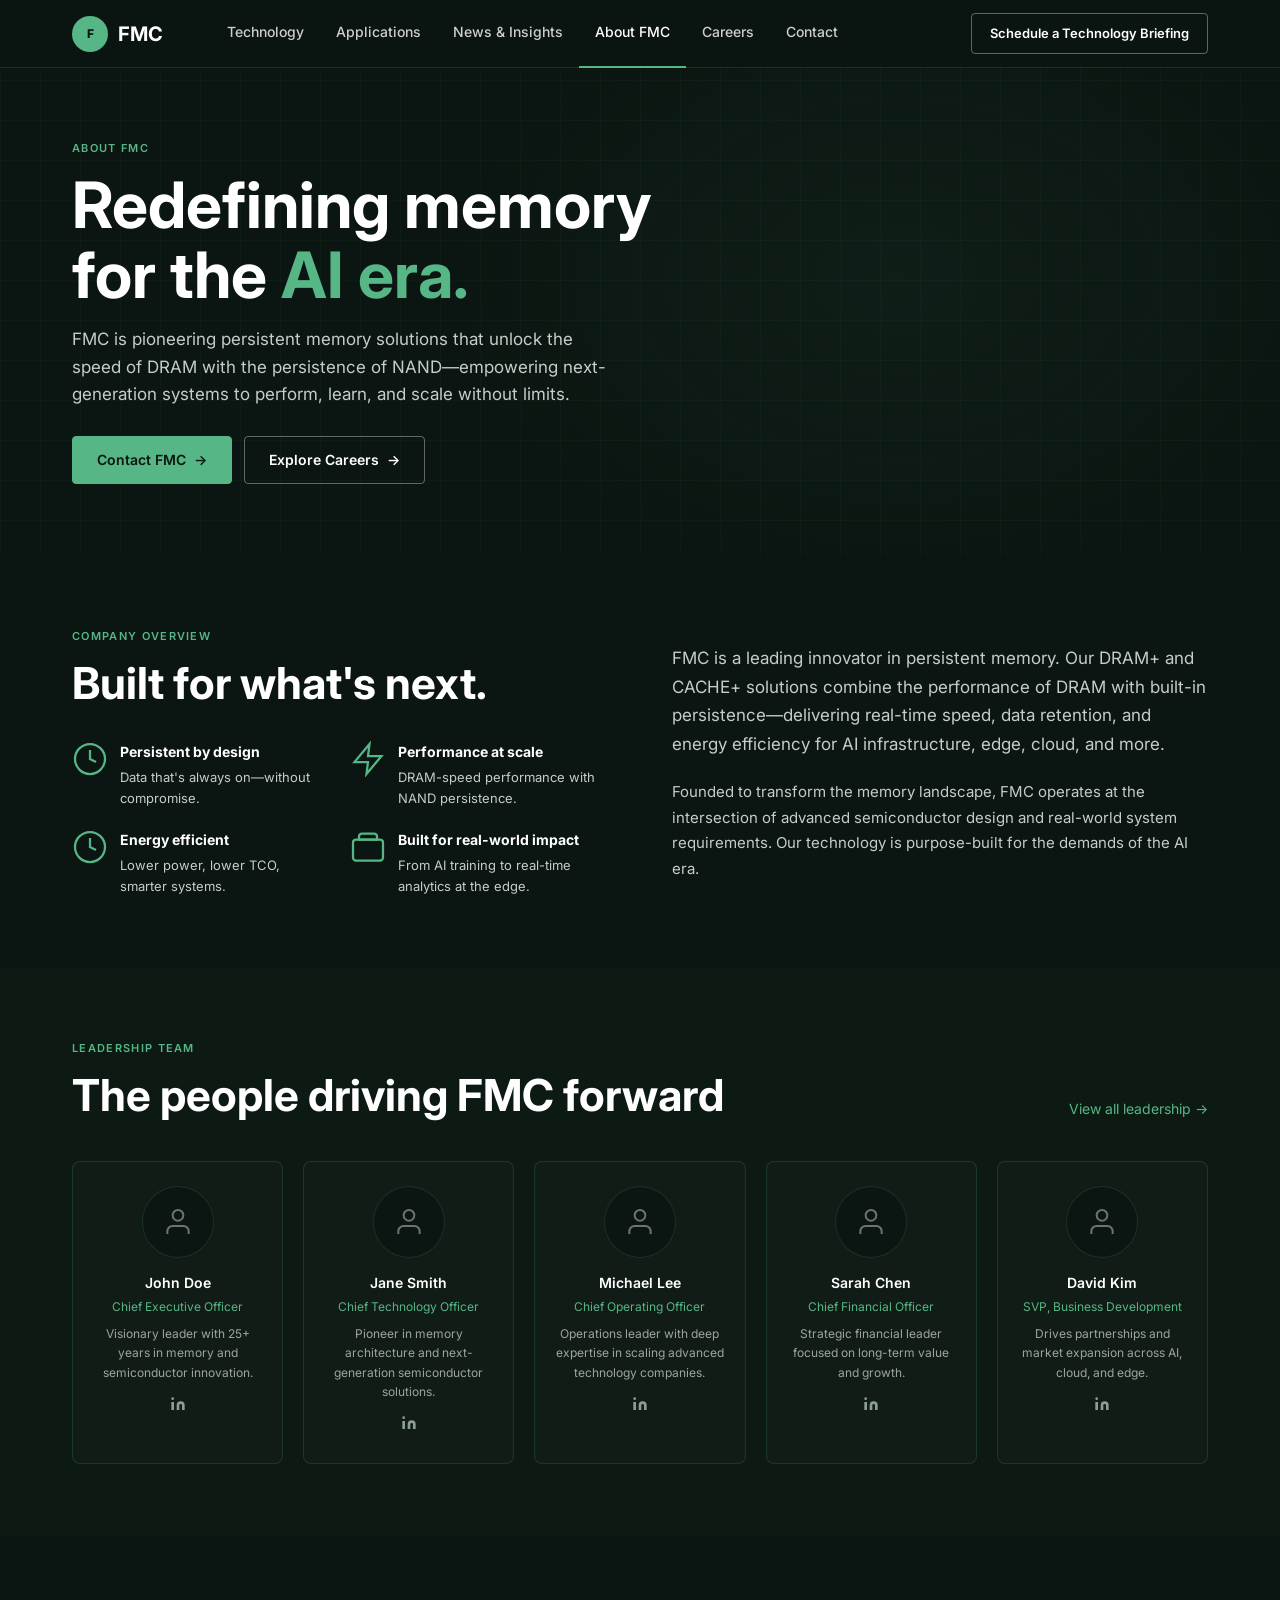
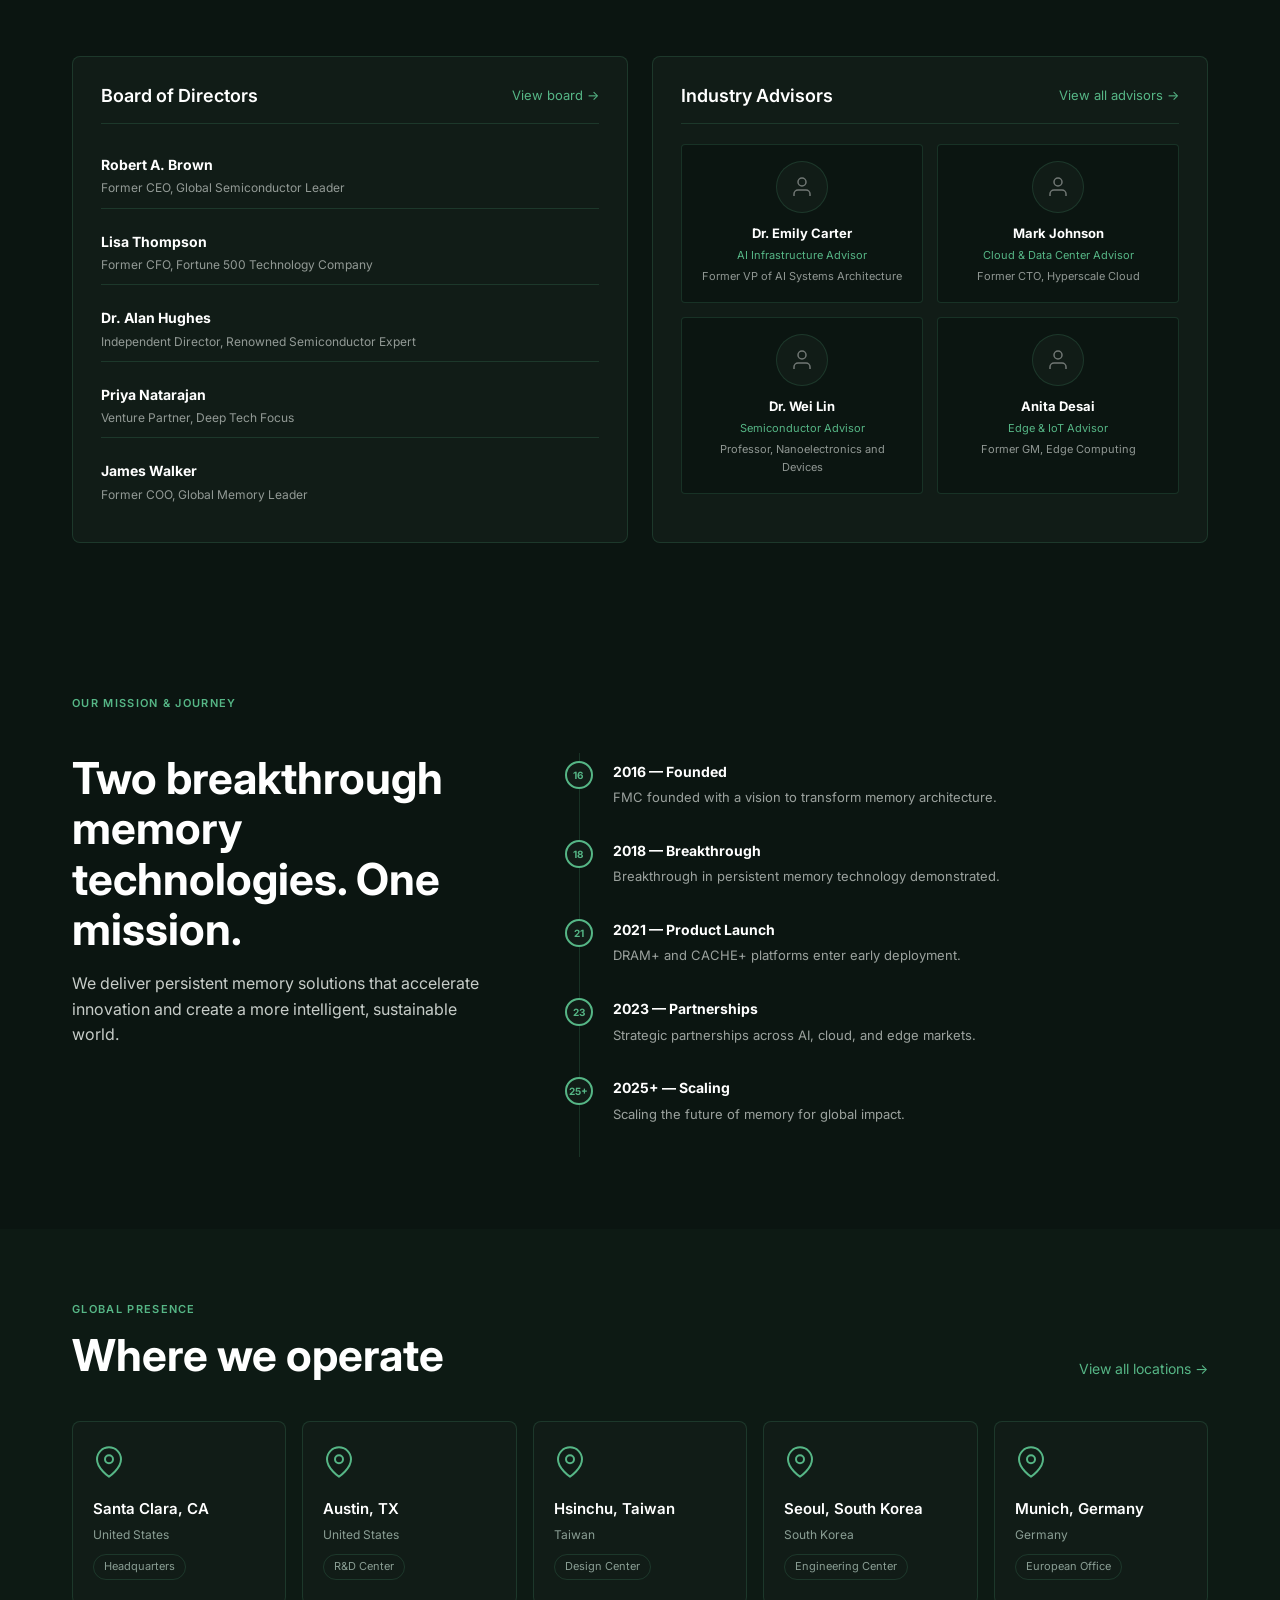
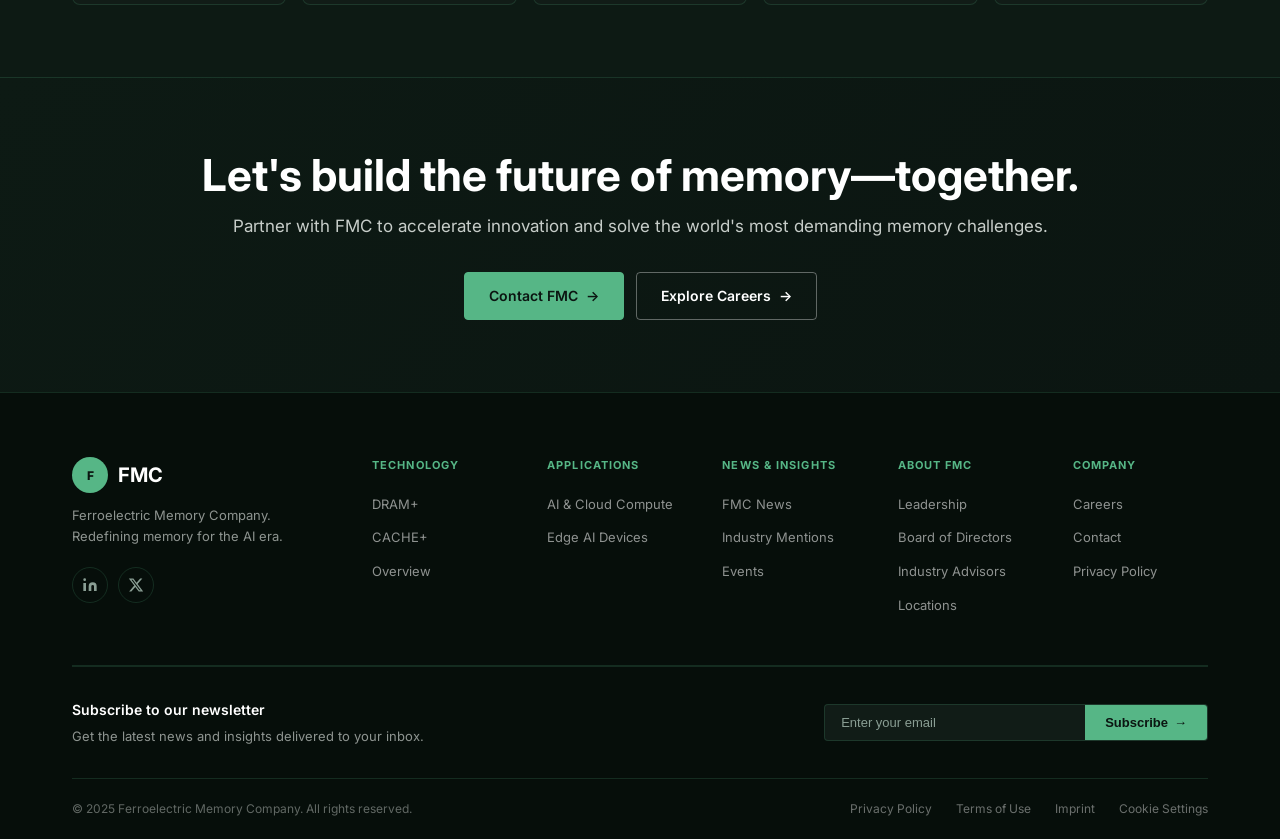
==== about.html @ cd0cb211 "Add files via upload" ====
<!DOCTYPE html>
<html lang="en">
<head>
  <meta charset="UTF-8">
  <meta name="viewport" content="width=device-width, initial-scale=1.0">
  <title>About FMC — Ferroelectric Memory Company</title>
  <link rel="preconnect" href="https://fonts.googleapis.com">
  <link href="https://fonts.googleapis.com/css2?family=Inter:wght@400;500;600;700;800&display=swap" rel="stylesheet">
  <link rel="stylesheet" href="css/styles.css">
</head>
<body>

<header class="site-header">
  <div class="container">
    <a href="index.html" class="logo"><div class="logo-mark">F</div><span>FMC</span></a>
    <nav class="main-nav">
      <ul class="nav-links">
        <li class="nav-item"><a href="technology.html" class="nav-link">Technology</a></li>
        <li class="nav-item"><a href="index.html#applications" class="nav-link">Applications</a></li>
        <li class="nav-item"><a href="news.html" class="nav-link">News &amp; Insights</a></li>
        <li class="nav-item"><a href="about.html" class="nav-link active">About FMC</a></li>
        <li class="nav-item"><a href="careers.html" class="nav-link">Careers</a></li>
        <li class="nav-item"><a href="contact.html" class="nav-link">Contact</a></li>
      </ul>
      <div class="nav-actions">
        <a href="contact.html" class="btn btn-outline" style="padding:9px 18px;font-size:13px;">Schedule a Technology Briefing</a>
      </div>
    </nav>
    <button class="mobile-toggle" aria-label="Open menu" aria-expanded="false">
      <svg width="24" height="24" viewBox="0 0 24 24" fill="none" stroke="currentColor" stroke-width="2"><line x1="3" y1="6" x2="21" y2="6"/><line x1="3" y1="12" x2="21" y2="12"/><line x1="3" y1="18" x2="21" y2="18"/></svg>
    </button>
  </div>
</header>
<div class="mobile-menu">
  <a href="index.html" class="mobile-nav-link">Home</a>
  <a href="technology.html" class="mobile-nav-link">Technology</a>
  <a href="news.html" class="mobile-nav-link">News &amp; Insights</a>
  <a href="about.html" class="mobile-nav-link">About FMC</a>
  <a href="careers.html" class="mobile-nav-link">Careers</a>
  <a href="contact.html" class="mobile-nav-link">Contact</a>
</div>

<!-- HERO -->
<section class="page-hero">
  <div class="page-hero-bg"></div>
  <div class="container">
    <span class="eyebrow">About FMC</span>
    <h1>Redefining memory<br>for the <span class="accent">AI era.</span></h1>
    <p>FMC is pioneering persistent memory solutions that unlock the speed of DRAM with the persistence of NAND—empowering next-generation systems to perform, learn, and scale without limits.</p>
    <div class="hero-btns">
      <a href="contact.html" class="btn btn-primary">Contact FMC <span class="arrow">→</span></a>
      <a href="careers.html" class="btn btn-outline">Explore Careers <span class="arrow">→</span></a>
    </div>
  </div>
</section>

<!-- COMPANY OVERVIEW -->
<section class="company-overview" id="overview">
  <div class="container">
    <div class="overview-grid">
      <div>
        <span class="eyebrow">Company Overview</span>
        <h2>Built for what's next.</h2>
        <div class="overview-pillars">
          <div class="overview-pillar">
            <svg class="ov-icon" viewBox="0 0 24 24" fill="none" stroke="currentColor" stroke-width="1.5"><circle cx="12" cy="12" r="10"/><polyline points="12 6 12 12 16 14"/></svg>
            <div class="ov-text">
              <h5>Persistent by design</h5>
              <p>Data that's always on—without compromise.</p>
            </div>
          </div>
          <div class="overview-pillar">
            <svg class="ov-icon" viewBox="0 0 24 24" fill="none" stroke="currentColor" stroke-width="1.5"><polygon points="13 2 3 14 12 14 11 22 21 10 12 10 13 2"/></svg>
            <div class="ov-text">
              <h5>Performance at scale</h5>
              <p>DRAM-speed performance with NAND persistence.</p>
            </div>
          </div>
          <div class="overview-pillar">
            <svg class="ov-icon" viewBox="0 0 24 24" fill="none" stroke="currentColor" stroke-width="1.5"><path d="M12 2a10 10 0 1 0 0 20A10 10 0 0 0 12 2z"/><path d="M12 6v6l4 2"/></svg>
            <div class="ov-text">
              <h5>Energy efficient</h5>
              <p>Lower power, lower TCO, smarter systems.</p>
            </div>
          </div>
          <div class="overview-pillar">
            <svg class="ov-icon" viewBox="0 0 24 24" fill="none" stroke="currentColor" stroke-width="1.5"><rect x="2" y="7" width="20" height="14" rx="2"/><path d="M16 3h-8a2 2 0 0 0-2 2v2h12V5a2 2 0 0 0-2-2z"/></svg>
            <div class="ov-text">
              <h5>Built for real-world impact</h5>
              <p>From AI training to real-time analytics at the edge.</p>
            </div>
          </div>
        </div>
      </div>
      <div>
        <p style="font-size:17px;line-height:1.7;margin-bottom:20px;">FMC is a leading innovator in persistent memory. Our DRAM+ and CACHE+ solutions combine the performance of DRAM with built-in persistence—delivering real-time speed, data retention, and energy efficiency for AI infrastructure, edge, cloud, and more.</p>
        <p style="font-size:15px;line-height:1.7;">Founded to transform the memory landscape, FMC operates at the intersection of advanced semiconductor design and real-world system requirements. Our technology is purpose-built for the demands of the AI era.</p>
      </div>
    </div>
  </div>
</section>

<!-- LEADERSHIP TEAM -->
<section class="team-section" id="leadership">
  <div class="container">
    <div class="section-header">
      <div>
        <span class="eyebrow">Leadership Team</span>
        <h2>The people driving FMC forward</h2>
      </div>
      <a href="#" class="btn-ghost">View all leadership <span class="arrow">→</span></a>
    </div>
    <div class="team-grid">
      <div class="team-card">
        <div class="team-avatar"><svg width="32" height="32" viewBox="0 0 24 24" fill="none" stroke="currentColor" stroke-width="1.5"><path d="M20 21v-2a4 4 0 0 0-4-4H8a4 4 0 0 0-4 4v2"/><circle cx="12" cy="7" r="4"/></svg></div>
        <h4>John Doe</h4>
        <span class="role">Chief Executive Officer</span>
        <p>Visionary leader with 25+ years in memory and semiconductor innovation.</p>
        <a href="#" class="linkedin"><svg width="16" height="16" viewBox="0 0 24 24" fill="currentColor"><path d="M16 8a6 6 0 0 1 6 6v7h-4v-7a2 2 0 0 0-2-2 2 2 0 0 0-2 2v7h-4v-7a6 6 0 0 1 6-6z"/><rect x="2" y="9" width="4" height="12"/><circle cx="4" cy="4" r="2"/></svg></a>
      </div>
      <div class="team-card">
        <div class="team-avatar"><svg width="32" height="32" viewBox="0 0 24 24" fill="none" stroke="currentColor" stroke-width="1.5"><path d="M20 21v-2a4 4 0 0 0-4-4H8a4 4 0 0 0-4 4v2"/><circle cx="12" cy="7" r="4"/></svg></div>
        <h4>Jane Smith</h4>
        <span class="role">Chief Technology Officer</span>
        <p>Pioneer in memory architecture and next-generation semiconductor solutions.</p>
        <a href="#" class="linkedin"><svg width="16" height="16" viewBox="0 0 24 24" fill="currentColor"><path d="M16 8a6 6 0 0 1 6 6v7h-4v-7a2 2 0 0 0-2-2 2 2 0 0 0-2 2v7h-4v-7a6 6 0 0 1 6-6z"/><rect x="2" y="9" width="4" height="12"/><circle cx="4" cy="4" r="2"/></svg></a>
      </div>
      <div class="team-card">
        <div class="team-avatar"><svg width="32" height="32" viewBox="0 0 24 24" fill="none" stroke="currentColor" stroke-width="1.5"><path d="M20 21v-2a4 4 0 0 0-4-4H8a4 4 0 0 0-4 4v2"/><circle cx="12" cy="7" r="4"/></svg></div>
        <h4>Michael Lee</h4>
        <span class="role">Chief Operating Officer</span>
        <p>Operations leader with deep expertise in scaling advanced technology companies.</p>
        <a href="#" class="linkedin"><svg width="16" height="16" viewBox="0 0 24 24" fill="currentColor"><path d="M16 8a6 6 0 0 1 6 6v7h-4v-7a2 2 0 0 0-2-2 2 2 0 0 0-2 2v7h-4v-7a6 6 0 0 1 6-6z"/><rect x="2" y="9" width="4" height="12"/><circle cx="4" cy="4" r="2"/></svg></a>
      </div>
      <div class="team-card">
        <div class="team-avatar"><svg width="32" height="32" viewBox="0 0 24 24" fill="none" stroke="currentColor" stroke-width="1.5"><path d="M20 21v-2a4 4 0 0 0-4-4H8a4 4 0 0 0-4 4v2"/><circle cx="12" cy="7" r="4"/></svg></div>
        <h4>Sarah Chen</h4>
        <span class="role">Chief Financial Officer</span>
        <p>Strategic financial leader focused on long-term value and growth.</p>
        <a href="#" class="linkedin"><svg width="16" height="16" viewBox="0 0 24 24" fill="currentColor"><path d="M16 8a6 6 0 0 1 6 6v7h-4v-7a2 2 0 0 0-2-2 2 2 0 0 0-2 2v7h-4v-7a6 6 0 0 1 6-6z"/><rect x="2" y="9" width="4" height="12"/><circle cx="4" cy="4" r="2"/></svg></a>
      </div>
      <div class="team-card">
        <div class="team-avatar"><svg width="32" height="32" viewBox="0 0 24 24" fill="none" stroke="currentColor" stroke-width="1.5"><path d="M20 21v-2a4 4 0 0 0-4-4H8a4 4 0 0 0-4 4v2"/><circle cx="12" cy="7" r="4"/></svg></div>
        <h4>David Kim</h4>
        <span class="role">SVP, Business Development</span>
        <p>Drives partnerships and market expansion across AI, cloud, and edge.</p>
        <a href="#" class="linkedin"><svg width="16" height="16" viewBox="0 0 24 24" fill="currentColor"><path d="M16 8a6 6 0 0 1 6 6v7h-4v-7a2 2 0 0 0-2-2 2 2 0 0 0-2 2v7h-4v-7a6 6 0 0 1 6-6z"/><rect x="2" y="9" width="4" height="12"/><circle cx="4" cy="4" r="2"/></svg></a>
      </div>
    </div>
  </div>
</section>

<!-- BOARD + ADVISORS -->
<section class="section" style="background:var(--bg-dark);" id="board">
  <div class="container">
    <div class="board-advisors-grid">
      <div class="board-panel">
        <div class="panel-header">
          <h3>Board of Directors</h3>
          <a href="#" class="btn-ghost" style="font-size:13px;">View board <span class="arrow">→</span></a>
        </div>
        <div class="board-list">
          <div class="board-person">
            <div><h5>Robert A. Brown</h5><p>Former CEO, Global Semiconductor Leader</p></div>
          </div>
          <div class="board-person">
            <div><h5>Lisa Thompson</h5><p>Former CFO, Fortune 500 Technology Company</p></div>
          </div>
          <div class="board-person">
            <div><h5>Dr. Alan Hughes</h5><p>Independent Director, Renowned Semiconductor Expert</p></div>
          </div>
          <div class="board-person">
            <div><h5>Priya Natarajan</h5><p>Venture Partner, Deep Tech Focus</p></div>
          </div>
          <div class="board-person">
            <div><h5>James Walker</h5><p>Former COO, Global Memory Leader</p></div>
          </div>
        </div>
      </div>
      <div class="advisor-panel" id="advisors">
        <div class="panel-header">
          <h3>Industry Advisors</h3>
          <a href="#" class="btn-ghost" style="font-size:13px;">View all advisors <span class="arrow">→</span></a>
        </div>
        <div class="advisor-cards">
          <div class="advisor-card">
            <div class="advisor-avatar"><svg width="24" height="24" viewBox="0 0 24 24" fill="none" stroke="currentColor" stroke-width="1.5"><path d="M20 21v-2a4 4 0 0 0-4-4H8a4 4 0 0 0-4 4v2"/><circle cx="12" cy="7" r="4"/></svg></div>
            <h5>Dr. Emily Carter</h5>
            <span class="adv-role">AI Infrastructure Advisor</span>
            <p>Former VP of AI Systems Architecture</p>
          </div>
          <div class="advisor-card">
            <div class="advisor-avatar"><svg width="24" height="24" viewBox="0 0 24 24" fill="none" stroke="currentColor" stroke-width="1.5"><path d="M20 21v-2a4 4 0 0 0-4-4H8a4 4 0 0 0-4 4v2"/><circle cx="12" cy="7" r="4"/></svg></div>
            <h5>Mark Johnson</h5>
            <span class="adv-role">Cloud &amp; Data Center Advisor</span>
            <p>Former CTO, Hyperscale Cloud</p>
          </div>
          <div class="advisor-card">
            <div class="advisor-avatar"><svg width="24" height="24" viewBox="0 0 24 24" fill="none" stroke="currentColor" stroke-width="1.5"><path d="M20 21v-2a4 4 0 0 0-4-4H8a4 4 0 0 0-4 4v2"/><circle cx="12" cy="7" r="4"/></svg></div>
            <h5>Dr. Wei Lin</h5>
            <span class="adv-role">Semiconductor Advisor</span>
            <p>Professor, Nanoelectronics and Devices</p>
          </div>
          <div class="advisor-card">
            <div class="advisor-avatar"><svg width="24" height="24" viewBox="0 0 24 24" fill="none" stroke="currentColor" stroke-width="1.5"><path d="M20 21v-2a4 4 0 0 0-4-4H8a4 4 0 0 0-4 4v2"/><circle cx="12" cy="7" r="4"/></svg></div>
            <h5>Anita Desai</h5>
            <span class="adv-role">Edge &amp; IoT Advisor</span>
            <p>Former GM, Edge Computing</p>
          </div>
        </div>
      </div>
    </div>
  </div>
</section>

<!-- MISSION + TIMELINE -->
<section class="mission-timeline" id="mission">
  <div class="container">
    <span class="eyebrow">Our Mission &amp; Journey</span>
    <div class="mission-grid">
      <div>
        <h2>Two breakthrough memory technologies. One mission.</h2>
        <p style="margin:16px 0 0;">We deliver persistent memory solutions that accelerate innovation and create a more intelligent, sustainable world.</p>
      </div>
      <div class="timeline">
        <div class="timeline-item">
          <div class="timeline-dot">16</div>
          <div>
            <h5>2016 — Founded</h5>
            <p>FMC founded with a vision to transform memory architecture.</p>
          </div>
        </div>
        <div class="timeline-item">
          <div class="timeline-dot">18</div>
          <div>
            <h5>2018 — Breakthrough</h5>
            <p>Breakthrough in persistent memory technology demonstrated.</p>
          </div>
        </div>
        <div class="timeline-item">
          <div class="timeline-dot">21</div>
          <div>
            <h5>2021 — Product Launch</h5>
            <p>DRAM+ and CACHE+ platforms enter early deployment.</p>
          </div>
        </div>
        <div class="timeline-item">
          <div class="timeline-dot">23</div>
          <div>
            <h5>2023 — Partnerships</h5>
            <p>Strategic partnerships across AI, cloud, and edge markets.</p>
          </div>
        </div>
        <div class="timeline-item">
          <div class="timeline-dot">25+</div>
          <div>
            <h5>2025+ — Scaling</h5>
            <p>Scaling the future of memory for global impact.</p>
          </div>
        </div>
      </div>
    </div>
  </div>
</section>

<!-- LOCATIONS -->
<section class="locations-section" id="locations">
  <div class="container">
    <div class="section-header">
      <div>
        <span class="eyebrow">Global Presence</span>
        <h2>Where we operate</h2>
      </div>
      <a href="#" class="btn-ghost">View all locations <span class="arrow">→</span></a>
    </div>
    <div class="locations-grid">
      <div class="location-card">
        <svg class="location-icon" viewBox="0 0 24 24" fill="none" stroke="currentColor" stroke-width="1.5"><path d="M21 10c0 7-9 13-9 13s-9-6-9-13a9 9 0 0 1 18 0z"/><circle cx="12" cy="10" r="3"/></svg>
        <h4>Santa Clara, CA</h4>
        <div class="city">United States</div>
        <span class="location-type">Headquarters</span>
      </div>
      <div class="location-card">
        <svg class="location-icon" viewBox="0 0 24 24" fill="none" stroke="currentColor" stroke-width="1.5"><path d="M21 10c0 7-9 13-9 13s-9-6-9-13a9 9 0 0 1 18 0z"/><circle cx="12" cy="10" r="3"/></svg>
        <h4>Austin, TX</h4>
        <div class="city">United States</div>
        <span class="location-type">R&amp;D Center</span>
      </div>
      <div class="location-card">
        <svg class="location-icon" viewBox="0 0 24 24" fill="none" stroke="currentColor" stroke-width="1.5"><path d="M21 10c0 7-9 13-9 13s-9-6-9-13a9 9 0 0 1 18 0z"/><circle cx="12" cy="10" r="3"/></svg>
        <h4>Hsinchu, Taiwan</h4>
        <div class="city">Taiwan</div>
        <span class="location-type">Design Center</span>
      </div>
      <div class="location-card">
        <svg class="location-icon" viewBox="0 0 24 24" fill="none" stroke="currentColor" stroke-width="1.5"><path d="M21 10c0 7-9 13-9 13s-9-6-9-13a9 9 0 0 1 18 0z"/><circle cx="12" cy="10" r="3"/></svg>
        <h4>Seoul, South Korea</h4>
        <div class="city">South Korea</div>
        <span class="location-type">Engineering Center</span>
      </div>
      <div class="location-card">
        <svg class="location-icon" viewBox="0 0 24 24" fill="none" stroke="currentColor" stroke-width="1.5"><path d="M21 10c0 7-9 13-9 13s-9-6-9-13a9 9 0 0 1 18 0z"/><circle cx="12" cy="10" r="3"/></svg>
        <h4>Munich, Germany</h4>
        <div class="city">Germany</div>
        <span class="location-type">European Office</span>
      </div>
    </div>
  </div>
</section>

<!-- CTA -->
<section class="cta-band">
  <div class="container">
    <h2>Let's build the future of memory—together.</h2>
    <p>Partner with FMC to accelerate innovation and solve the world's most demanding memory challenges.</p>
    <div class="cta-btns">
      <a href="contact.html" class="btn btn-primary">Contact FMC <span class="arrow">→</span></a>
      <a href="careers.html" class="btn btn-outline">Explore Careers <span class="arrow">→</span></a>
    </div>
  </div>
</section>

<!-- FOOTER -->
<footer class="site-footer">
  <div class="container">
    <div class="footer-top">
      <div class="footer-brand">
        <a href="index.html" class="logo"><div class="logo-mark">F</div><span>FMC</span></a>
        <p>Ferroelectric Memory Company. Redefining memory for the AI era.</p>
        <div class="footer-socials">
          <a href="#" class="social-btn"><svg width="16" height="16" viewBox="0 0 24 24" fill="currentColor"><path d="M16 8a6 6 0 0 1 6 6v7h-4v-7a2 2 0 0 0-2-2 2 2 0 0 0-2 2v7h-4v-7a6 6 0 0 1 6-6z"/><rect x="2" y="9" width="4" height="12"/><circle cx="4" cy="4" r="2"/></svg></a>
          <a href="#" class="social-btn"><svg width="16" height="16" viewBox="0 0 24 24" fill="currentColor"><path d="M18.244 2.25h3.308l-7.227 8.26 8.502 11.24H16.17l-5.214-6.817L4.99 21.75H1.68l7.73-8.835L1.254 2.25H8.08l4.713 6.231zm-1.161 17.52h1.833L7.084 4.126H5.117z"/></svg></a>
        </div>
      </div>
      <div class="footer-col"><h6>Technology</h6><ul><li><a href="technology.html">DRAM+</a></li><li><a href="technology.html">CACHE+</a></li><li><a href="technology.html">Overview</a></li></ul></div>
      <div class="footer-col"><h6>Applications</h6><ul><li><a href="#">AI &amp; Cloud Compute</a></li><li><a href="#">Edge AI Devices</a></li></ul></div>
      <div class="footer-col"><h6>News &amp; Insights</h6><ul><li><a href="news.html">FMC News</a></li><li><a href="news.html">Industry Mentions</a></li><li><a href="news.html">Events</a></li></ul></div>
      <div class="footer-col"><h6>About FMC</h6><ul><li><a href="about.html">Leadership</a></li><li><a href="about.html#board">Board of Directors</a></li><li><a href="about.html#advisors">Industry Advisors</a></li><li><a href="about.html#locations">Locations</a></li></ul></div>
      <div class="footer-col"><h6>Company</h6><ul><li><a href="careers.html">Careers</a></li><li><a href="contact.html">Contact</a></li><li><a href="#">Privacy Policy</a></li></ul></div>
    </div>
    <div class="footer-newsletter">
      <div class="newsletter-text"><h5>Subscribe to our newsletter</h5><p>Get the latest news and insights delivered to your inbox.</p></div>
      <div class="newsletter-form"><input type="email" class="newsletter-input" placeholder="Enter your email"><button class="newsletter-btn">Subscribe <span class="arrow">→</span></button></div>
    </div>
    <div class="footer-bottom">
      <p>© 2025 Ferroelectric Memory Company. All rights reserved.</p>
      <div class="footer-legal"><a href="#">Privacy Policy</a><a href="#">Terms of Use</a><a href="#">Imprint</a><a href="#">Cookie Settings</a></div>
    </div>
  </div>
</footer>
<script src="js/main.js"></script>
</body>
</html>
---- css/styles.css ----
/* ============================================================
   FMC — Ferroelectric Memory Company
   Design System v1.0
   ============================================================ */

/* --- TOKENS --- */
:root {
  --bg-dark:     #0B1511;
  --bg-card:     #111C17;
  --bg-card-2:   #162119;
  --green-primary: #56B686;
  --green-light:   #7BDCB5;
  --green-accent:  #00D084;
  --white:       #FFFFFF;
  --off-white:   #E8EDE9;
  --text-muted:  #8A9E94;
  --border:      rgba(86, 182, 134, 0.18);
  --border-hover: rgba(86, 182, 134, 0.45);

  --font: 'Inter', system-ui, -apple-system, sans-serif;
  --radius: 4px;
  --radius-lg: 8px;

  --nav-h: 68px;
}

/* --- RESET --- */
*, *::before, *::after { box-sizing: border-box; margin: 0; padding: 0; }
html { scroll-behavior: smooth; }
body {
  background: var(--bg-dark);
  color: var(--white);
  font-family: var(--font);
  font-size: 16px;
  line-height: 1.6;
  -webkit-font-smoothing: antialiased;
}
a { color: inherit; text-decoration: none; }
img { max-width: 100%; display: block; }
ul { list-style: none; }

/* --- TYPOGRAPHY --- */
.eyebrow {
  font-size: 11px;
  font-weight: 600;
  letter-spacing: 0.12em;
  text-transform: uppercase;
  color: var(--green-primary);
  display: block;
  margin-bottom: 12px;
}
h1 { font-size: clamp(36px, 5vw, 64px); font-weight: 700; line-height: 1.1; }
h2 { font-size: clamp(28px, 3.5vw, 44px); font-weight: 700; line-height: 1.15; }
h3 { font-size: clamp(20px, 2.5vw, 28px); font-weight: 600; line-height: 1.25; }
h4 { font-size: 16px; font-weight: 600; }
p { color: var(--off-white); opacity: 0.85; }
.accent { color: var(--green-primary); }
.accent-light { color: var(--green-light); }

/* --- BUTTONS --- */
.btn {
  display: inline-flex;
  align-items: center;
  gap: 8px;
  padding: 12px 24px;
  border-radius: var(--radius);
  font-size: 14px;
  font-weight: 600;
  cursor: pointer;
  transition: all 0.2s ease;
  border: 1px solid transparent;
  white-space: nowrap;
}
.btn-primary {
  background: var(--green-primary);
  color: #0B1511;
  border-color: var(--green-primary);
}
.btn-primary:hover {
  background: var(--green-light);
  border-color: var(--green-light);
}
.btn-outline {
  background: transparent;
  color: var(--white);
  border-color: rgba(255,255,255,0.35);
}
.btn-outline:hover {
  border-color: var(--green-primary);
  color: var(--green-primary);
}
.btn-ghost {
  background: transparent;
  color: var(--green-primary);
  border: none;
  padding: 0;
  font-size: 14px;
  gap: 6px;
}
.btn-ghost:hover { color: var(--green-light); }
.arrow { display: inline-block; transition: transform 0.2s; }
.btn:hover .arrow, a:hover .arrow { transform: translateX(3px); }

/* --- LAYOUT --- */
.container { max-width: 1200px; margin: 0 auto; padding: 0 32px; }
.section { padding: 80px 0; }
.section-sm { padding: 48px 0; }

/* --- DIVIDER --- */
.divider {
  border: none;
  border-top: 1px solid var(--border);
  margin: 0;
}

/* ============================================================
   NAVIGATION
   ============================================================ */
.site-header {
  position: fixed;
  top: 0; left: 0; right: 0;
  z-index: 1000;
  height: var(--nav-h);
  background: rgba(11, 21, 17, 0.95);
  backdrop-filter: blur(12px);
  border-bottom: 1px solid var(--border);
  display: flex;
  align-items: center;
}
.site-header .container {
  display: flex;
  align-items: center;
  width: 100%;
}

/* Logo */
.logo {
  display: flex;
  align-items: center;
  gap: 10px;
  font-weight: 700;
  font-size: 20px;
  flex-shrink: 0;
  margin-right: 48px;
}
.logo-mark {
  width: 36px; height: 36px;
  background: var(--green-primary);
  border-radius: 50%;
  display: flex; align-items: center; justify-content: center;
  font-size: 12px; font-weight: 800;
  color: #0B1511;
}

/* Main nav */
.main-nav { display: flex; align-items: center; flex: 1; }
.nav-links {
  display: flex;
  align-items: center;
  gap: 0;
  flex: 1;
}
.nav-item { position: relative; }
.nav-link {
  display: flex;
  align-items: center;
  gap: 5px;
  padding: 0 16px;
  height: var(--nav-h);
  font-size: 14px;
  font-weight: 500;
  color: rgba(255,255,255,0.8);
  transition: color 0.2s;
  cursor: pointer;
  border-bottom: 2px solid transparent;
}
.nav-link:hover,
.nav-link.active {
  color: var(--white);
  border-bottom-color: var(--green-primary);
}
.nav-link svg { opacity: 0.6; transition: transform 0.2s; }
.nav-item:hover .nav-link svg { transform: rotate(180deg); opacity: 1; }

/* Nav CTA */
.nav-actions { display: flex; align-items: center; gap: 16px; margin-left: auto; }
.nav-search-btn {
  background: none; border: none; cursor: pointer;
  color: var(--text-muted); padding: 8px;
  transition: color 0.2s;
}
.nav-search-btn:hover { color: var(--white); }

/* ---- MEGA MENU ---- */
.mega-menu {
  position: absolute;
  top: calc(var(--nav-h) + 1px);
  left: 50%;
  transform: translateX(-50%);
  background: #0e1a15;
  border: 1px solid var(--border);
  border-radius: 0 0 var(--radius-lg) var(--radius-lg);
  padding: 32px;
  min-width: 900px;
  display: none;
  gap: 0;
  box-shadow: 0 24px 64px rgba(0,0,0,0.6);
}
.nav-item:hover .mega-menu { display: flex; }

/* Mega menu triangle */
.mega-menu::before {
  content: '';
  position: absolute;
  top: -6px; left: 50%; transform: translateX(-50%);
  width: 12px; height: 12px;
  background: #0e1a15;
  border-top: 1px solid var(--border);
  border-left: 1px solid var(--border);
  transform: translateX(-50%) rotate(45deg);
}

.mega-col {
  flex: 1;
  padding: 0 20px;
  border-right: 1px solid var(--border);
  min-width: 140px;
}
.mega-col:first-child { padding-left: 0; }
.mega-col:last-child { border-right: none; }

.mega-col-label {
  font-size: 10px;
  font-weight: 700;
  letter-spacing: 0.14em;
  text-transform: uppercase;
  color: var(--green-primary);
  margin-bottom: 16px;
  display: flex;
  align-items: center;
  gap: 8px;
}
.mega-col-label svg { opacity: 0.8; }
.mega-links { display: flex; flex-direction: column; gap: 2px; }
.mega-link {
  font-size: 13px;
  color: rgba(255,255,255,0.7);
  padding: 6px 0;
  transition: color 0.15s;
  display: block;
}
.mega-link:hover { color: var(--green-light); }

.mega-featured {
  width: 220px;
  flex-shrink: 0;
  padding-left: 24px;
  border-right: none;
  border-left: 1px solid var(--border);
  display: flex;
  flex-direction: column;
  gap: 16px;
}
.mega-card {
  background: var(--bg-card);
  border: 1px solid var(--border);
  border-radius: var(--radius);
  overflow: hidden;
}
.mega-card-img {
  width: 100%; height: 80px;
  background: linear-gradient(135deg, #162119 0%, #1a2e22 100%);
  display: flex; align-items: center; justify-content: center;
  font-size: 10px; color: var(--text-muted);
  border-bottom: 1px solid var(--border);
}
.mega-card-body { padding: 12px; }
.mega-card-tag {
  font-size: 10px; font-weight: 600;
  text-transform: uppercase; letter-spacing: 0.1em;
  color: var(--text-muted); margin-bottom: 4px;
}
.mega-card-title { font-size: 13px; font-weight: 600; margin-bottom: 4px; }
.mega-card-desc { font-size: 11px; color: var(--text-muted); margin-bottom: 8px; }
.mega-card-link {
  font-size: 11px; font-weight: 600;
  color: var(--green-primary);
  display: flex; align-items: center; gap: 4px;
}

/* About mega menu — full width with person avatars */
.mega-menu-wide {
  min-width: 1100px;
}
.mega-person-row {
  display: flex;
  gap: 10px;
  margin-top: 12px;
}
.mega-avatar {
  width: 36px; height: 36px;
  border-radius: 50%;
  background: var(--bg-card-2);
  border: 1px solid var(--border);
  display: flex; align-items: center; justify-content: center;
}
.mega-avatar svg { opacity: 0.4; }

/* ============================================================
   HERO
   ============================================================ */
.hero {
  padding-top: calc(var(--nav-h) + 80px);
  padding-bottom: 80px;
  position: relative;
  overflow: hidden;
  min-height: 580px;
  display: flex;
  align-items: center;
}
.hero-bg {
  position: absolute;
  inset: 0;
  background: 
    radial-gradient(ellipse 60% 60% at 80% 50%, rgba(86,182,134,0.07) 0%, transparent 70%),
    linear-gradient(180deg, #0B1511 0%, #0d1a14 100%);
  z-index: 0;
}
/* Grid texture overlay */
.hero-bg::after {
  content: '';
  position: absolute;
  inset: 0;
  background-image: 
    linear-gradient(rgba(86,182,134,0.05) 1px, transparent 1px),
    linear-gradient(90deg, rgba(86,182,134,0.05) 1px, transparent 1px);
  background-size: 40px 40px;
  z-index: 0;
}
.hero .container { position: relative; z-index: 1; }
.hero-content { max-width: 560px; }
.hero-content h1 { margin-bottom: 20px; }
.hero-content p { font-size: 17px; margin-bottom: 32px; max-width: 440px; }
.hero-btns { display: flex; gap: 12px; flex-wrap: wrap; }

/* Right graphic placeholder */
.hero-visual {
  position: absolute;
  right: 0; top: var(--nav-h);
  bottom: 0;
  width: 50%;
  background: linear-gradient(135deg, rgba(86,182,134,0.04) 0%, transparent 60%);
  display: flex; align-items: center; justify-content: center;
}
.chip-grid {
  width: 380px; height: 380px;
  display: grid;
  grid-template-columns: repeat(8, 1fr);
  gap: 3px;
  opacity: 0.35;
  transform: perspective(600px) rotateY(-12deg) rotateX(8deg);
}
.chip-cell {
  background: var(--green-primary);
  border-radius: 2px;
  aspect-ratio: 1;
}
.chip-cell:nth-child(3n) { background: var(--green-light); opacity: 0.7; }
.chip-cell:nth-child(5n) { background: var(--green-accent); opacity: 0.5; }
.chip-cell:nth-child(7n) { background: transparent; border: 1px solid var(--green-primary); }

/* ============================================================
   VALUE PILLARS
   ============================================================ */
.pillars {
  background: var(--bg-card);
  border-top: 1px solid var(--border);
  border-bottom: 1px solid var(--border);
  padding: 40px 0;
}
.pillars-grid {
  display: grid;
  grid-template-columns: repeat(3, 1fr);
  gap: 0;
}
.pillar {
  display: flex;
  align-items: flex-start;
  gap: 16px;
  padding: 24px 32px;
  border-right: 1px solid var(--border);
}
.pillar:last-child { border-right: none; }
.pillar-icon {
  width: 44px; height: 44px;
  border: 1px solid var(--border-hover);
  border-radius: 50%;
  display: flex; align-items: center; justify-content: center;
  flex-shrink: 0;
  background: rgba(86,182,134,0.06);
}
.pillar-icon svg { color: var(--green-primary); }
.pillar-text h4 { margin-bottom: 6px; }
.pillar-text p { font-size: 13px; opacity: 0.75; }

/* ============================================================
   TECHNOLOGY SECTION (homepage)
   ============================================================ */
.tech-section { background: #0d1a14; }
.tech-grid {
  display: grid;
  grid-template-columns: 1fr 1fr;
  gap: 20px;
  margin-top: 40px;
}
.tech-card {
  background: var(--bg-card);
  border: 1px solid var(--border);
  border-radius: var(--radius-lg);
  padding: 36px;
  position: relative;
  overflow: hidden;
  transition: border-color 0.2s;
}
.tech-card:hover { border-color: var(--border-hover); }
.tech-card::before {
  content: '';
  position: absolute;
  top: 0; left: 0; right: 0;
  height: 2px;
  background: linear-gradient(90deg, var(--green-primary), transparent);
}
.tech-card-icon {
  width: 56px; height: 56px;
  background: rgba(86,182,134,0.1);
  border: 1px solid var(--border);
  border-radius: var(--radius);
  display: flex; align-items: center; justify-content: center;
  margin-bottom: 20px;
}
.tech-card h3 { margin-bottom: 6px; }
.tech-card .accent { font-size: 13px; font-weight: 600; }
.tech-card p { font-size: 14px; margin: 12px 0 20px; }
.tech-card .tags { display: flex; gap: 8px; margin-bottom: 20px; flex-wrap: wrap; }
.tag {
  font-size: 11px; font-weight: 600;
  padding: 4px 10px;
  border: 1px solid var(--border);
  border-radius: 20px;
  color: var(--text-muted);
  display: flex; align-items: center; gap: 5px;
}
.tag svg { width: 10px; height: 10px; }

/* ============================================================
   APPLICATIONS SECTION
   ============================================================ */
.apps-section { background: var(--bg-dark); }
.apps-grid {
  display: grid;
  grid-template-columns: repeat(4, 1fr);
  gap: 1px;
  margin-top: 40px;
  border: 1px solid var(--border);
  border-radius: var(--radius-lg);
  overflow: hidden;
  background: var(--border);
}
.app-card {
  background: var(--bg-card);
  padding: 32px 24px;
  transition: background 0.2s;
  display: flex;
  flex-direction: column;
  gap: 12px;
}
.app-card:hover { background: var(--bg-card-2); }
.app-icon {
  width: 40px; height: 40px;
  color: var(--green-primary);
}
.app-card h4 { font-size: 15px; }
.app-card p { font-size: 13px; flex: 1; }
.app-link {
  font-size: 13px; font-weight: 600;
  color: var(--green-primary);
  display: flex; align-items: center; gap: 5px;
  margin-top: auto;
}
.app-link:hover { color: var(--green-light); }

/* ============================================================
   NEWS SECTION (homepage preview)
   ============================================================ */
.news-section { background: var(--bg-card); }
.news-tabs-nav {
  display: flex;
  gap: 0;
  border-bottom: 1px solid var(--border);
  margin-bottom: 32px;
  overflow-x: auto;
}
.news-tab {
  padding: 12px 20px;
  font-size: 14px;
  font-weight: 500;
  color: var(--text-muted);
  border-bottom: 2px solid transparent;
  cursor: pointer;
  white-space: nowrap;
  transition: all 0.2s;
}
.news-tab.active, .news-tab:hover {
  color: var(--white);
  border-bottom-color: var(--green-primary);
}
.news-grid {
  display: grid;
  grid-template-columns: repeat(3, 1fr);
  gap: 24px;
}
.news-card {
  background: var(--bg-dark);
  border: 1px solid var(--border);
  border-radius: var(--radius-lg);
  overflow: hidden;
  transition: border-color 0.2s;
}
.news-card:hover { border-color: var(--border-hover); }
.news-card-img {
  height: 140px;
  background: linear-gradient(135deg, #162119 0%, #1a2e22 100%);
  display: flex; align-items: center; justify-content: center;
  border-bottom: 1px solid var(--border);
  position: relative;
  overflow: hidden;
}
.news-card-img-inner {
  width: 100%; height: 100%;
  background-image: 
    linear-gradient(rgba(86,182,134,0.07) 1px, transparent 1px),
    linear-gradient(90deg, rgba(86,182,134,0.07) 1px, transparent 1px);
  background-size: 20px 20px;
}
.news-card-body { padding: 20px; }
.news-meta {
  display: flex;
  align-items: center;
  gap: 8px;
  font-size: 12px;
  color: var(--text-muted);
  margin-bottom: 10px;
}
.news-cat {
  font-size: 11px; font-weight: 600;
  color: var(--green-primary);
  text-transform: uppercase; letter-spacing: 0.05em;
}
.news-card h4 { font-size: 15px; margin-bottom: 8px; line-height: 1.4; }
.news-card p { font-size: 13px; margin-bottom: 14px; }
.section-header {
  display: flex;
  align-items: flex-end;
  justify-content: space-between;
  margin-bottom: 8px;
}

/* ============================================================
   ABOUT PREVIEW (homepage)
   ============================================================ */
.about-preview { background: var(--bg-dark); }
.about-preview-grid {
  display: grid;
  grid-template-columns: 1fr 2fr;
  gap: 64px;
  align-items: center;
}
.about-sub-grid {
  display: grid;
  grid-template-columns: repeat(4, 1fr);
  gap: 16px;
}
.about-sub-card {
  background: var(--bg-card);
  border: 1px solid var(--border);
  border-radius: var(--radius-lg);
  padding: 20px 16px;
  text-align: center;
  transition: border-color 0.2s;
}
.about-sub-card:hover { border-color: var(--border-hover); }
.about-sub-icon {
  width: 32px; height: 32px;
  color: var(--green-primary);
  margin: 0 auto 12px;
}
.about-sub-card h5 { font-size: 13px; margin-bottom: 4px; }
.about-sub-card p { font-size: 12px; opacity: 0.7; margin-bottom: 10px; }
.sub-link {
  font-size: 12px; font-weight: 600; color: var(--green-primary);
  display: flex; align-items: center; justify-content: center; gap: 4px;
}

/* ============================================================
   CAREERS CTA BAND
   ============================================================ */
.careers-band {
  background: #0d1a14;
  border-top: 1px solid var(--border);
  border-bottom: 1px solid var(--border);
  padding: 56px 0;
}
.careers-band .container {
  display: flex;
  align-items: center;
  justify-content: space-between;
  gap: 32px;
}
.careers-band h2 { font-size: 28px; }
.careers-band p { font-size: 15px; margin-top: 6px; }

/* ============================================================
   FOOTER
   ============================================================ */
.site-footer {
  background: #060e0a;
  border-top: 1px solid var(--border);
  padding: 64px 0 0;
}
.footer-top {
  display: grid;
  grid-template-columns: 260px repeat(5, 1fr);
  gap: 40px;
  padding-bottom: 48px;
  border-bottom: 1px solid var(--border);
}
.footer-brand p {
  font-size: 13px;
  margin: 12px 0 20px;
  max-width: 220px;
  opacity: 0.6;
}
.footer-socials {
  display: flex;
  gap: 10px;
}
.social-btn {
  width: 36px; height: 36px;
  border: 1px solid var(--border);
  border-radius: 50%;
  display: flex; align-items: center; justify-content: center;
  color: var(--text-muted);
  transition: all 0.2s;
}
.social-btn:hover {
  border-color: var(--green-primary);
  color: var(--green-primary);
}
.footer-col h6 {
  font-size: 11px;
  font-weight: 700;
  letter-spacing: 0.1em;
  text-transform: uppercase;
  color: var(--green-primary);
  margin-bottom: 16px;
}
.footer-col ul { display: flex; flex-direction: column; gap: 8px; }
.footer-col a {
  font-size: 13px;
  color: rgba(255,255,255,0.55);
  transition: color 0.15s;
}
.footer-col a:hover { color: var(--white); }
.footer-newsletter {
  border-top: 1px solid var(--border);
  padding: 32px 0;
  display: flex;
  align-items: center;
  gap: 32px;
  justify-content: space-between;
}
.newsletter-text h5 { font-size: 14px; font-weight: 600; margin-bottom: 4px; }
.newsletter-text p { font-size: 13px; opacity: 0.6; }
.newsletter-form {
  display: flex;
  gap: 0;
  border: 1px solid var(--border);
  border-radius: var(--radius);
  overflow: hidden;
  background: var(--bg-card);
}
.newsletter-input {
  background: none;
  border: none;
  outline: none;
  padding: 10px 16px;
  font-size: 13px;
  color: var(--white);
  width: 260px;
}
.newsletter-input::placeholder { color: var(--text-muted); }
.newsletter-btn {
  background: var(--green-primary);
  color: #0B1511;
  border: none;
  padding: 10px 20px;
  font-size: 13px;
  font-weight: 600;
  cursor: pointer;
  display: flex; align-items: center; gap: 6px;
  transition: background 0.2s;
}
.newsletter-btn:hover { background: var(--green-light); }
.footer-bottom {
  padding: 20px 0;
  border-top: 1px solid var(--border);
  display: flex;
  align-items: center;
  justify-content: space-between;
}
.footer-bottom p { font-size: 12px; opacity: 0.4; }
.footer-legal {
  display: flex;
  gap: 24px;
}
.footer-legal a { font-size: 12px; opacity: 0.4; transition: opacity 0.15s; }
.footer-legal a:hover { opacity: 0.8; }

/* ============================================================
   PAGE HERO (inner pages)
   ============================================================ */
.page-hero {
  padding-top: calc(var(--nav-h) + 72px);
  padding-bottom: 72px;
  position: relative;
  overflow: hidden;
}
.page-hero-bg {
  position: absolute; inset: 0;
  background: 
    radial-gradient(ellipse 50% 80% at 70% 50%, rgba(86,182,134,0.06) 0%, transparent 70%),
    #0B1511;
}
.page-hero-bg::after {
  content: '';
  position: absolute; inset: 0;
  background-image: 
    linear-gradient(rgba(86,182,134,0.04) 1px, transparent 1px),
    linear-gradient(90deg, rgba(86,182,134,0.04) 1px, transparent 1px);
  background-size: 40px 40px;
}
.page-hero .container { position: relative; z-index: 1; }
.page-hero h1 { margin: 8px 0 16px; }
.page-hero p { font-size: 17px; max-width: 540px; }
.page-hero .hero-btns { margin-top: 28px; }

/* ============================================================
   TECHNOLOGY PAGE
   ============================================================ */
.key-benefits { background: #0d1a14; }
.benefits-grid {
  display: grid;
  grid-template-columns: repeat(4, 1fr);
  gap: 24px;
  margin-top: 40px;
}
.benefit-card {
  padding: 28px;
  border: 1px solid var(--border);
  border-radius: var(--radius-lg);
  background: var(--bg-card);
}
.benefit-icon {
  width: 48px; height: 48px; color: var(--green-primary);
  margin-bottom: 16px;
}
.benefit-card h4 { margin-bottom: 8px; }
.benefit-card p { font-size: 13px; }

.arch-section { background: var(--bg-dark); }
.arch-grid {
  display: grid;
  grid-template-columns: 1fr 1fr;
  gap: 64px;
  align-items: center;
  margin-top: 40px;
}
.arch-diagram {
  background: var(--bg-card);
  border: 1px solid var(--border);
  border-radius: var(--radius-lg);
  padding: 40px;
  aspect-ratio: 1;
  display: flex; align-items: center; justify-content: center;
  position: relative;
  overflow: hidden;
}
.arch-diagram-inner {
  display: flex;
  flex-direction: column;
  gap: 8px;
  width: 100%;
}
.arch-layer {
  height: 36px;
  border: 1px solid var(--border-hover);
  border-radius: 4px;
  display: flex; align-items: center;
  padding: 0 16px;
  font-size: 12px; font-weight: 500;
  color: var(--text-muted);
  position: relative;
  overflow: hidden;
}
.arch-layer::before {
  content: '';
  position: absolute; left: 0; top: 0; bottom: 0;
  width: var(--fill, 80%);
  background: rgba(86,182,134,0.08);
}
.arch-layer.highlight { border-color: var(--green-primary); color: var(--green-light); }
.arch-layer.highlight::before { background: rgba(86,182,134,0.15); }
.arch-checklist { margin-top: 24px; display: flex; flex-direction: column; gap: 10px; }
.check-item {
  display: flex; align-items: center; gap: 10px;
  font-size: 14px; color: var(--off-white);
}
.check-icon { width: 18px; height: 18px; color: var(--green-primary); flex-shrink: 0; }

.resources-section { background: #f5f7f5; }
.resources-section .eyebrow { color: var(--green-primary); }
.resources-section h2 { color: #0B1511; }
.resources-section p { color: #3a4a40; }
.resources-grid {
  display: grid;
  grid-template-columns: 280px repeat(3, 1fr);
  gap: 24px;
  margin-top: 40px;
}
.resource-intro { }
.resource-intro h2 { font-size: 28px; color: #0B1511; margin-bottom: 12px; }
.resource-card {
  background: white;
  border: 1px solid #dde5de;
  border-radius: var(--radius-lg);
  padding: 28px;
  transition: box-shadow 0.2s;
}
.resource-card:hover { box-shadow: 0 8px 32px rgba(0,0,0,0.08); }
.resource-tag {
  font-size: 10px; font-weight: 700; letter-spacing: 0.1em;
  text-transform: uppercase; color: var(--green-primary);
  margin-bottom: 12px;
  display: block;
}
.resource-card h4 { color: #0B1511; font-size: 14px; margin-bottom: 8px; }
.resource-card p { color: #5a6e62; font-size: 13px; margin-bottom: 16px; }
.resource-link {
  font-size: 13px; font-weight: 600; color: var(--green-primary);
  display: flex; align-items: center; gap: 5px;
}
.resource-link:hover { color: #3a9068; }

.cta-band {
  background: linear-gradient(135deg, #0d1a14 0%, #0B1511 100%);
  border-top: 1px solid var(--border);
  padding: 72px 0;
  text-align: center;
}
.cta-band h2 { margin-bottom: 12px; }
.cta-band p { font-size: 17px; margin-bottom: 32px; }
.cta-btns { display: flex; gap: 12px; justify-content: center; }
.cta-email {
  font-size: 14px; color: var(--text-muted); margin-top: 16px;
}
.cta-email a { color: var(--green-primary); }

/* ============================================================
   NEWS PAGE
   ============================================================ */
.news-page-tabs {
  background: var(--bg-card);
  border-bottom: 1px solid var(--border);
  position: sticky;
  top: var(--nav-h);
  z-index: 100;
}
.news-tab-bar {
  display: flex;
  gap: 0;
  overflow-x: auto;
}
.page-tab {
  display: flex; align-items: center; gap: 8px;
  padding: 16px 24px;
  font-size: 14px; font-weight: 500;
  color: var(--text-muted);
  border-bottom: 2px solid transparent;
  cursor: pointer; white-space: nowrap;
  transition: all 0.2s;
}
.page-tab svg { opacity: 0.5; }
.page-tab.active, .page-tab:hover {
  color: var(--white);
  border-bottom-color: var(--green-primary);
}
.page-tab.active svg, .page-tab:hover svg { opacity: 1; color: var(--green-primary); }

.news-page-content { padding: 64px 0; }
.news-page-layout {
  display: grid;
  grid-template-columns: 1fr 280px;
  gap: 48px;
  align-items: start;
}
.featured-story {
  background: var(--bg-card);
  border: 1px solid var(--border);
  border-radius: var(--radius-lg);
  overflow: hidden;
  margin-bottom: 40px;
  display: grid;
  grid-template-columns: 1fr 1fr;
}
.featured-img {
  min-height: 260px;
  background: linear-gradient(135deg, #162119 0%, #1a2e22 100%);
  background-image: 
    linear-gradient(rgba(86,182,134,0.08) 1px, transparent 1px),
    linear-gradient(90deg, rgba(86,182,134,0.08) 1px, transparent 1px);
  background-size: 20px 20px;
}
.featured-body { padding: 36px; display: flex; flex-direction: column; justify-content: center; }
.featured-body .news-meta { margin-bottom: 12px; }
.featured-body h2 { font-size: 24px; margin-bottom: 12px; }
.featured-body p { font-size: 14px; margin-bottom: 20px; }

.latest-stories h3 { margin-bottom: 20px; }
.filter-bar {
  display: flex; gap: 8px;
  margin-bottom: 28px;
  flex-wrap: wrap;
}
.filter-btn {
  padding: 6px 16px;
  border: 1px solid var(--border);
  border-radius: 20px;
  font-size: 13px; font-weight: 500;
  color: var(--text-muted);
  cursor: pointer; background: none;
  transition: all 0.2s;
}
.filter-btn.active, .filter-btn:hover {
  border-color: var(--green-primary);
  color: var(--green-primary);
  background: rgba(86,182,134,0.06);
}
.news-3-grid {
  display: grid;
  grid-template-columns: repeat(3, 1fr);
  gap: 20px;
  margin-bottom: 28px;
}

/* Sidebar */
.news-sidebar { display: flex; flex-direction: column; gap: 24px; }
.sidebar-card {
  background: var(--bg-card);
  border: 1px solid var(--border);
  border-radius: var(--radius-lg);
  padding: 24px;
}
.sidebar-card h4 { font-size: 16px; margin-bottom: 6px; }
.sidebar-card > p { font-size: 13px; margin-bottom: 16px; }
.subscribe-form {
  display: flex; flex-direction: column; gap: 10px;
}
.subscribe-input {
  background: var(--bg-dark);
  border: 1px solid var(--border);
  border-radius: var(--radius);
  padding: 10px 14px;
  font-size: 13px; color: var(--white);
  outline: none; width: 100%;
}
.subscribe-input:focus { border-color: var(--green-primary); }
.subscribe-btn {
  background: var(--green-primary);
  color: #0B1511;
  border: none; border-radius: var(--radius);
  padding: 10px 16px;
  font-size: 13px; font-weight: 600;
  cursor: pointer; width: 100%;
  display: flex; align-items: center; justify-content: center; gap: 6px;
  transition: background 0.2s;
}
.subscribe-btn:hover { background: var(--green-light); }
.media-contact-info { margin-bottom: 16px; }
.contact-line { display: flex; flex-direction: column; gap: 2px; margin-bottom: 12px; }
.contact-line .label { font-size: 11px; font-weight: 600; text-transform: uppercase; letter-spacing: 0.08em; color: var(--text-muted); }
.contact-line a { font-size: 13px; color: var(--green-primary); }
.resource-list { display: flex; flex-direction: column; gap: 8px; }
.resource-list-item {
  display: flex; align-items: center; gap: 10px;
  font-size: 13px; color: rgba(255,255,255,0.7);
  padding: 8px 0; border-bottom: 1px solid var(--border);
  transition: color 0.15s; cursor: pointer;
}
.resource-list-item:last-child { border-bottom: none; }
.resource-list-item:hover { color: var(--green-light); }
.resource-list-item svg { flex-shrink: 0; color: var(--text-muted); }

.industry-section { background: #0d1a14; padding: 64px 0; }
.industry-grid {
  display: grid;
  grid-template-columns: repeat(3, 1fr);
  gap: 20px;
  margin-top: 32px;
}
.industry-card {
  background: var(--bg-card);
  border: 1px solid var(--border);
  border-radius: var(--radius-lg);
  padding: 24px;
  transition: border-color 0.2s;
}
.industry-card:hover { border-color: var(--border-hover); }
.industry-source {
  font-size: 12px; font-weight: 700;
  text-transform: uppercase; letter-spacing: 0.08em;
  color: var(--text-muted); margin-bottom: 12px;
}
.industry-card blockquote {
  font-size: 14px; line-height: 1.6;
  color: var(--off-white);
  border-left: 2px solid var(--green-primary);
  padding-left: 16px;
  margin-bottom: 16px;
}

/* ============================================================
   ABOUT PAGE
   ============================================================ */
.company-overview { background: var(--bg-dark); padding: 72px 0; }
.overview-grid {
  display: grid;
  grid-template-columns: 1fr 1fr;
  gap: 64px;
  align-items: center;
}
.overview-pillars {
  display: grid;
  grid-template-columns: 1fr 1fr;
  gap: 20px;
  margin-top: 32px;
}
.overview-pillar {
  display: flex; gap: 12px;
}
.ov-icon { width: 36px; height: 36px; color: var(--green-primary); flex-shrink: 0; }
.ov-text h5 { font-size: 14px; margin-bottom: 4px; }
.ov-text p { font-size: 13px; }

.team-section { background: #0d1a14; padding: 72px 0; }
.team-grid {
  display: grid;
  grid-template-columns: repeat(5, 1fr);
  gap: 20px;
  margin-top: 40px;
}
.team-card {
  background: var(--bg-card);
  border: 1px solid var(--border);
  border-radius: var(--radius-lg);
  padding: 24px 20px;
  text-align: center;
  transition: border-color 0.2s;
}
.team-card:hover { border-color: var(--border-hover); }
.team-avatar {
  width: 72px; height: 72px;
  border-radius: 50%;
  background: var(--bg-dark);
  border: 1px solid var(--border);
  display: flex; align-items: center; justify-content: center;
  margin: 0 auto 14px;
}
.team-avatar svg { opacity: 0.4; }
.team-card h4 { font-size: 14px; margin-bottom: 3px; }
.team-card .role { font-size: 12px; color: var(--green-primary); margin-bottom: 8px; display: block; }
.team-card p { font-size: 12px; opacity: 0.65; margin-bottom: 12px; }
.team-card .linkedin { color: var(--text-muted); }
.team-card .linkedin:hover { color: var(--green-primary); }

.board-advisors-grid {
  display: grid;
  grid-template-columns: 1fr 1fr;
  gap: 24px;
  margin-top: 40px;
}
.board-panel, .advisor-panel {
  background: var(--bg-card);
  border: 1px solid var(--border);
  border-radius: var(--radius-lg);
  padding: 28px;
}
.panel-header {
  display: flex; align-items: center; justify-content: space-between;
  margin-bottom: 20px;
  padding-bottom: 16px;
  border-bottom: 1px solid var(--border);
}
.panel-header h3 { font-size: 18px; }
.board-list { display: flex; flex-direction: column; gap: 12px; }
.board-person {
  display: flex; align-items: center; justify-content: space-between;
  padding: 10px 0;
  border-bottom: 1px solid var(--border);
}
.board-person:last-child { border-bottom: none; }
.board-person h5 { font-size: 14px; margin-bottom: 2px; }
.board-person p { font-size: 12px; opacity: 0.6; }
.advisor-cards {
  display: grid; grid-template-columns: 1fr 1fr;
  gap: 14px;
}
.advisor-card {
  text-align: center;
  padding: 16px;
  background: var(--bg-dark);
  border: 1px solid var(--border);
  border-radius: var(--radius);
}
.advisor-avatar {
  width: 52px; height: 52px;
  border-radius: 50%; background: var(--bg-card);
  border: 1px solid var(--border);
  display: flex; align-items: center; justify-content: center;
  margin: 0 auto 10px;
}
.advisor-avatar svg { opacity: 0.4; }
.advisor-card h5 { font-size: 13px; margin-bottom: 3px; }
.advisor-card .adv-role { font-size: 11px; color: var(--green-primary); display: block; margin-bottom: 4px; }
.advisor-card p { font-size: 11px; opacity: 0.6; }

.mission-timeline { background: var(--bg-dark); padding: 72px 0; }
.mission-grid {
  display: grid; grid-template-columns: 1fr 1.5fr;
  gap: 64px; align-items: start; margin-top: 40px;
}
.timeline {
  position: relative;
  padding-top: 8px;
}
.timeline::before {
  content: '';
  position: absolute; top: 0; left: 14px; bottom: 0;
  width: 1px; background: var(--border);
}
.timeline-item {
  display: flex; gap: 20px;
  margin-bottom: 32px;
  position: relative;
}
.timeline-dot {
  width: 28px; height: 28px; flex-shrink: 0;
  border-radius: 50%;
  background: var(--bg-card);
  border: 2px solid var(--green-primary);
  display: flex; align-items: center; justify-content: center;
  font-size: 10px; font-weight: 700; color: var(--green-primary);
}
.timeline-item h5 { font-size: 14px; margin-bottom: 4px; }
.timeline-item p { font-size: 13px; opacity: 0.65; }

.locations-section { background: #0d1a14; padding: 72px 0; }
.locations-grid {
  display: grid;
  grid-template-columns: repeat(5, 1fr);
  gap: 16px;
  margin-top: 40px;
}
.location-card {
  background: var(--bg-card);
  border: 1px solid var(--border);
  border-radius: var(--radius-lg);
  padding: 24px 20px;
  transition: border-color 0.2s;
}
.location-card:hover { border-color: var(--border-hover); }
.location-icon { width: 32px; height: 32px; color: var(--green-primary); margin-bottom: 12px; }
.location-card h4 { font-size: 15px; margin-bottom: 4px; }
.location-card .city { font-size: 12px; color: var(--text-muted); margin-bottom: 8px; }
.location-type {
  font-size: 11px; padding: 3px 10px;
  border: 1px solid var(--border);
  border-radius: 20px; color: var(--text-muted);
  display: inline-block;
}

/* ============================================================
   CAREERS PAGE
   ============================================================ */
.life-section { background: var(--bg-card); padding: 72px 0; }
.life-grid {
  display: grid;
  grid-template-columns: 320px 1fr;
  gap: 48px;
  align-items: center;
  margin-top: 40px;
}
.life-photos {
  display: grid;
  grid-template-columns: 1fr 1fr;
  gap: 8px;
}
.life-photo {
  border-radius: var(--radius);
  background: var(--bg-dark);
  border: 1px solid var(--border);
  aspect-ratio: 4/3;
  display: flex; align-items: center; justify-content: center;
  font-size: 11px; color: var(--text-muted);
  overflow: hidden;
}
.life-photo-inner {
  width: 100%; height: 100%;
  background-image: 
    linear-gradient(rgba(86,182,134,0.06) 1px, transparent 1px),
    linear-gradient(90deg, rgba(86,182,134,0.06) 1px, transparent 1px);
  background-size: 16px 16px;
}
.life-values-grid {
  display: grid; grid-template-columns: 1fr 1fr; gap: 16px;
}
.life-value {
  padding: 20px;
  background: var(--bg-dark);
  border: 1px solid var(--border);
  border-radius: var(--radius);
}
.life-value h5 { font-size: 14px; margin-bottom: 6px; }
.life-value p { font-size: 13px; }

.why-section { background: var(--bg-dark); padding: 72px 0; }
.why-header-row {
  display: grid;
  grid-template-columns: 280px 1fr;
  gap: 64px;
  align-items: center;
}
.why-grid {
  display: grid; grid-template-columns: repeat(4, 1fr);
  gap: 20px;
}
.why-card {
  display: flex; flex-direction: column; gap: 10px;
}
.why-icon { width: 40px; height: 40px; color: var(--green-primary); }
.why-card h5 { font-size: 14px; }
.why-card p { font-size: 13px; }

.depts-section { background: var(--bg-card); padding: 72px 0; }
.depts-grid {
  display: grid; grid-template-columns: repeat(4, 1fr);
  gap: 20px; margin-top: 40px;
}
.dept-card {
  background: var(--bg-dark);
  border: 1px solid var(--border);
  border-radius: var(--radius-lg);
  padding: 24px;
  transition: border-color 0.2s;
}
.dept-card:hover { border-color: var(--border-hover); }
.dept-icon { width: 36px; height: 36px; color: var(--green-primary); margin-bottom: 12px; }
.dept-card h5 { font-size: 14px; margin-bottom: 6px; }
.dept-card p { font-size: 13px; }

.jobs-section { background: var(--bg-dark); padding: 72px 0; }
.jobs-grid {
  display: grid; grid-template-columns: repeat(4, 1fr);
  gap: 20px; margin-top: 40px;
}
.job-card {
  background: var(--bg-card);
  border: 1px solid var(--border);
  border-radius: var(--radius-lg);
  padding: 24px;
  display: flex; flex-direction: column; gap: 10px;
  transition: border-color 0.2s;
}
.job-card:hover { border-color: var(--border-hover); }
.job-location { font-size: 12px; color: var(--text-muted); }
.dept-tag {
  font-size: 11px; padding: 3px 10px;
  border-radius: 20px; font-weight: 600;
  display: inline-block;
}
.dept-tag.eng { background: rgba(86,182,134,0.12); color: var(--green-primary); border: 1px solid rgba(86,182,134,0.2); }
.dept-tag.mkt { background: rgba(123,220,181,0.1); color: var(--green-light); border: 1px solid rgba(123,220,181,0.2); }
.dept-tag.data { background: rgba(0,208,132,0.1); color: var(--green-accent); border: 1px solid rgba(0,208,132,0.2); }
.job-card h4 { font-size: 15px; }
.job-card p { font-size: 13px; flex: 1; }

.hiring-section { background: #f5f7f5; padding: 72px 0; }
.hiring-section .eyebrow { color: var(--green-primary); }
.hiring-section h2 { color: #0B1511; }
.hiring-steps {
  display: grid; grid-template-columns: repeat(5, 1fr);
  gap: 0; margin-top: 40px;
  position: relative;
}
.hiring-steps::before {
  content: '';
  position: absolute;
  top: 28px; left: 10%; right: 10%;
  height: 1px;
  background: #c8d8cc;
}
.hiring-step {
  text-align: center; padding: 0 12px;
}
.step-circle {
  width: 56px; height: 56px;
  border-radius: 50%;
  border: 2px solid var(--green-primary);
  background: white;
  display: flex; align-items: center; justify-content: center;
  margin: 0 auto 16px;
  position: relative; z-index: 1;
}
.step-circle svg { color: var(--green-primary); }
.hiring-step h5 { font-size: 13px; color: #0B1511; margin-bottom: 6px; }
.hiring-step p { font-size: 12px; color: #5a6e62; }

.talent-band {
  background: #0d1a14; padding: 56px 0;
  border-top: 1px solid var(--border);
  border-bottom: 1px solid var(--border);
}
.talent-band .container {
  display: flex; align-items: center;
  justify-content: space-between; gap: 40px;
}
.talent-band h2 { font-size: 26px; }
.talent-band h2 span { color: var(--green-primary); }
.talent-band p { font-size: 15px; margin-top: 6px; }

/* ============================================================
   CONTACT PAGE
   ============================================================ */
.contact-section { background: var(--bg-dark); padding: 64px 0; }
.contact-paths {
  display: grid; grid-template-columns: repeat(3, 1fr);
  gap: 20px; margin-bottom: 48px;
}
.contact-path {
  background: var(--bg-card);
  border: 1px solid var(--border);
  border-radius: var(--radius-lg);
  padding: 28px;
  transition: border-color 0.2s;
  display: flex; flex-direction: column; gap: 12px;
}
.contact-path:hover { border-color: var(--border-hover); }
.cp-icon { width: 40px; height: 40px; color: var(--green-primary); }
.contact-path h4 { font-size: 16px; }
.contact-path p { font-size: 13px; flex: 1; }

.contact-form-layout {
  display: grid;
  grid-template-columns: 1fr 340px;
  gap: 48px;
  margin-top: 48px;
}
.contact-form-panel {
  background: var(--bg-card);
  border: 1px solid var(--border);
  border-radius: var(--radius-lg);
  padding: 36px;
}
.contact-form-panel h3 { margin-bottom: 24px; font-size: 22px; }
.form-grid {
  display: grid; grid-template-columns: 1fr 1fr;
  gap: 16px; margin-bottom: 16px;
}
.form-group { display: flex; flex-direction: column; gap: 6px; }
.form-group label { font-size: 13px; font-weight: 500; color: var(--text-muted); }
.form-input, .form-select, .form-textarea {
  background: var(--bg-dark);
  border: 1px solid var(--border);
  border-radius: var(--radius);
  padding: 10px 14px;
  font-size: 14px; color: var(--white);
  outline: none; width: 100%;
  font-family: var(--font);
  transition: border-color 0.2s;
}
.form-input:focus, .form-select:focus, .form-textarea:focus {
  border-color: var(--green-primary);
}
.form-input::placeholder, .form-textarea::placeholder { color: var(--text-muted); }
.form-select { appearance: none; cursor: pointer; }
.form-textarea { resize: vertical; min-height: 120px; }
.form-full { grid-column: 1 / -1; }
.form-submit { margin-top: 8px; width: 100%; justify-content: center; }

.contact-sidebar { display: flex; flex-direction: column; gap: 20px; }
.contact-info-card {
  background: var(--bg-card);
  border: 1px solid var(--border);
  border-radius: var(--radius-lg);
  padding: 24px;
}
.contact-info-card h4 { font-size: 15px; margin-bottom: 16px; padding-bottom: 12px; border-bottom: 1px solid var(--border); }
.info-row { display: flex; gap: 12px; margin-bottom: 14px; }
.info-icon { width: 20px; height: 20px; color: var(--green-primary); flex-shrink: 0; margin-top: 2px; }
.info-row p { font-size: 13px; opacity: 0.75; }

.loc-grid { display: grid; grid-template-columns: 1fr 1fr; gap: 12px; margin-top: 32px; }
.loc-card {
  background: var(--bg-card);
  border: 1px solid var(--border);
  border-radius: var(--radius-lg);
  padding: 20px;
}
.loc-card .loc-flag { font-size: 20px; margin-bottom: 8px; }
.loc-card h5 { font-size: 14px; margin-bottom: 4px; }
.loc-card p { font-size: 12px; opacity: 0.6; }

/* ============================================================
   MOBILE MENU
   ============================================================ */
.mobile-toggle {
  display: none;
  background: none; border: none;
  cursor: pointer; color: var(--white); padding: 8px;
}
.mobile-menu {
  display: none;
  position: fixed;
  top: var(--nav-h); left: 0; right: 0; bottom: 0;
  background: var(--bg-dark);
  z-index: 999;
  overflow-y: auto;
  padding: 24px;
  border-top: 1px solid var(--border);
}
.mobile-menu.open { display: block; }
.mobile-nav-link {
  display: block;
  padding: 14px 0;
  font-size: 16px; font-weight: 500;
  border-bottom: 1px solid var(--border);
}
.mobile-nav-link:last-child { border-bottom: none; }

/* ============================================================
   RESPONSIVE
   ============================================================ */
@media (max-width: 1024px) {
  .tech-grid { grid-template-columns: 1fr; }
  .apps-grid { grid-template-columns: repeat(2, 1fr); }
  .news-grid { grid-template-columns: repeat(2, 1fr); }
  .team-grid { grid-template-columns: repeat(3, 1fr); }
  .about-sub-grid { grid-template-columns: repeat(2, 1fr); }
  .locations-grid { grid-template-columns: repeat(3, 1fr); }
  .benefits-grid { grid-template-columns: repeat(2, 1fr); }
  .depts-grid { grid-template-columns: repeat(2, 1fr); }
  .jobs-grid { grid-template-columns: repeat(2, 1fr); }
  .hiring-steps { grid-template-columns: repeat(3, 1fr); gap: 20px; }
  .hiring-steps::before { display: none; }
  .contact-paths { grid-template-columns: repeat(2, 1fr); }
  .footer-top { grid-template-columns: 200px repeat(3, 1fr); }
}
@media (max-width: 768px) {
  .container { padding: 0 20px; }
  .pillars-grid { grid-template-columns: 1fr; }
  .pillar { border-right: none; border-bottom: 1px solid var(--border); }
  .pillar:last-child { border-bottom: none; }
  .about-preview-grid { grid-template-columns: 1fr; gap: 40px; }
  .about-sub-grid { grid-template-columns: repeat(2, 1fr); }
  .overview-grid { grid-template-columns: 1fr; gap: 40px; }
  .arch-grid { grid-template-columns: 1fr; }
  .resources-grid { grid-template-columns: 1fr; }
  .news-page-layout { grid-template-columns: 1fr; }
  .featured-story { grid-template-columns: 1fr; }
  .featured-img { min-height: 180px; }
  .news-3-grid { grid-template-columns: 1fr; }
  .industry-grid { grid-template-columns: 1fr; }
  .mission-grid { grid-template-columns: 1fr; gap: 40px; }
  .life-grid { grid-template-columns: 1fr; }
  .why-header-row { grid-template-columns: 1fr; gap: 32px; }
  .why-grid { grid-template-columns: repeat(2, 1fr); }
  .contact-form-layout { grid-template-columns: 1fr; }
  .form-grid { grid-template-columns: 1fr; }
  .footer-top { grid-template-columns: 1fr 1fr; }
  .footer-newsletter { flex-direction: column; gap: 20px; align-items: flex-start; }
  .footer-bottom { flex-direction: column; gap: 12px; }
  .board-advisors-grid { grid-template-columns: 1fr; }
  .careers-band .container { flex-direction: column; align-items: flex-start; }
  .talent-band .container { flex-direction: column; align-items: flex-start; }
  .board-advisors-grid { grid-template-columns: 1fr; }
  /* Nav mobile */
  .nav-links { display: none; }
  .nav-actions .btn { display: none; }
  .mobile-toggle { display: flex; align-items: center; margin-left: auto; }
  .mega-menu { display: none !important; }
}
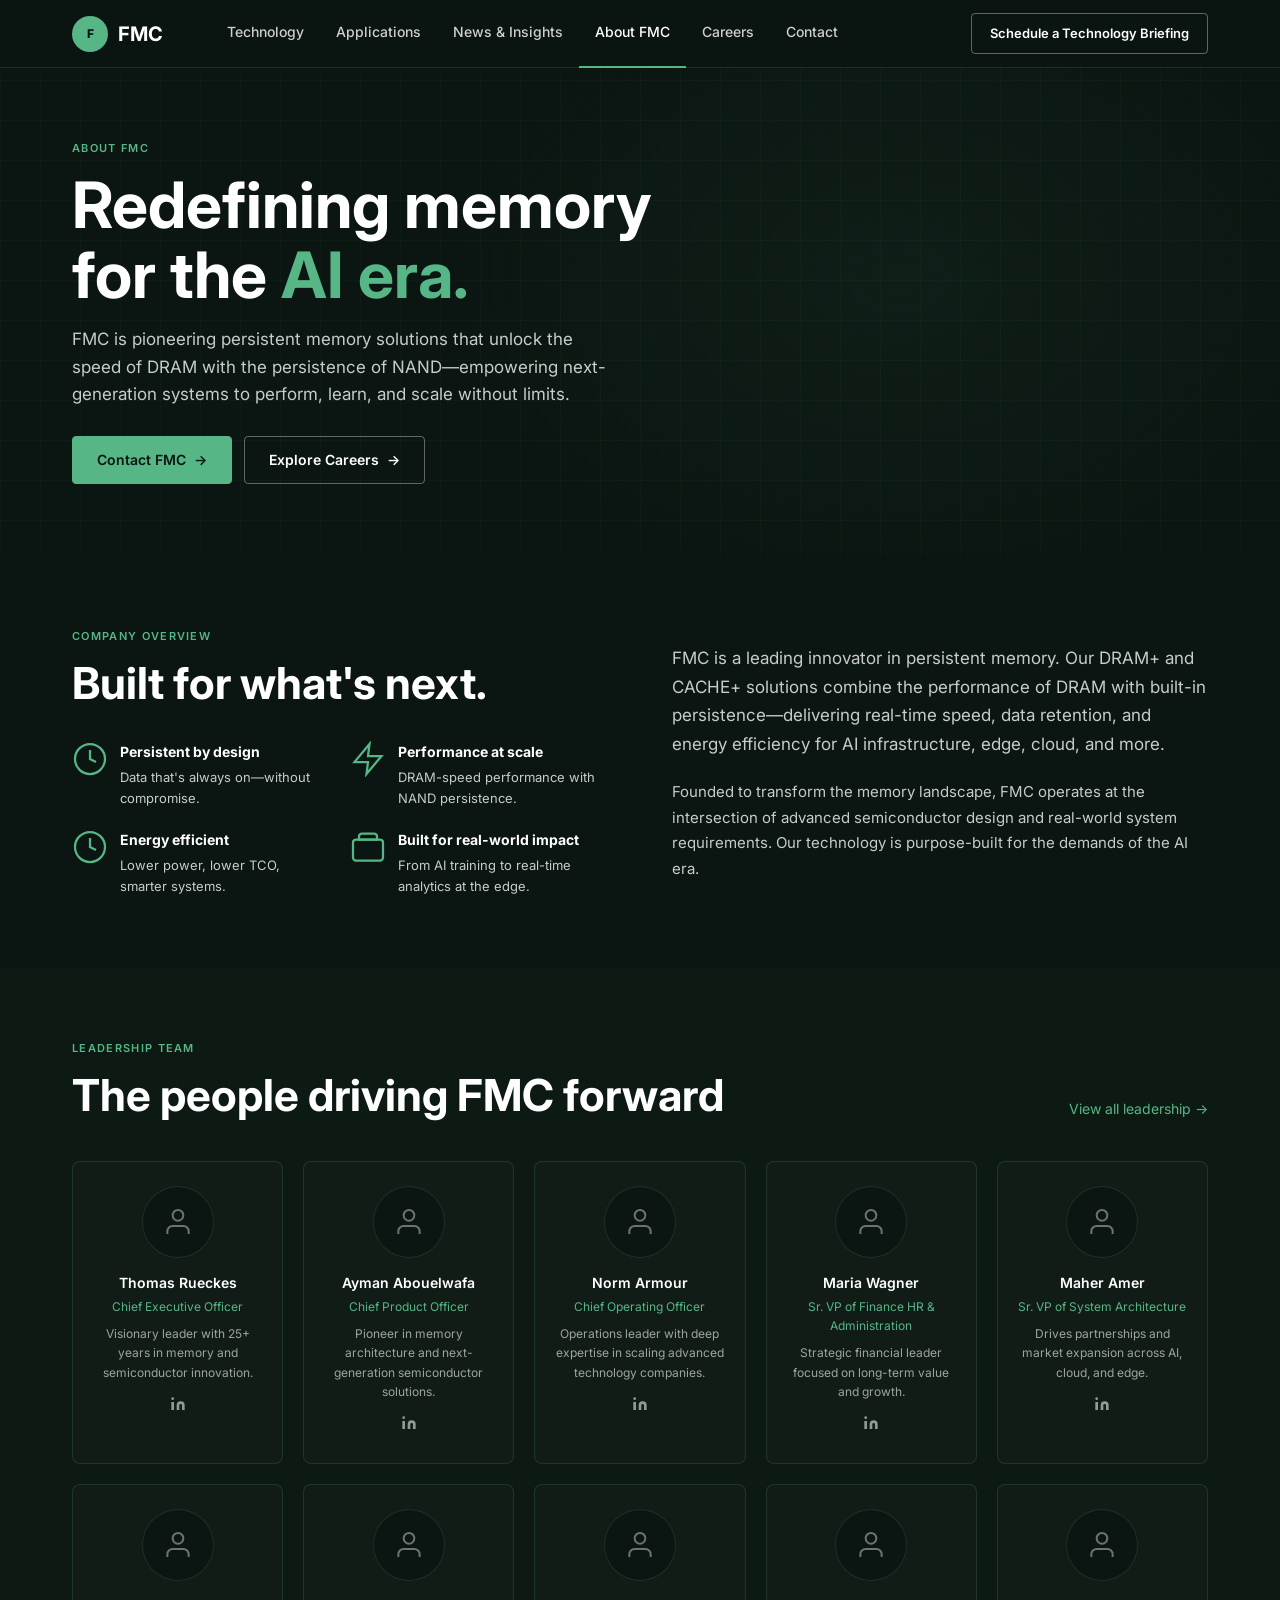
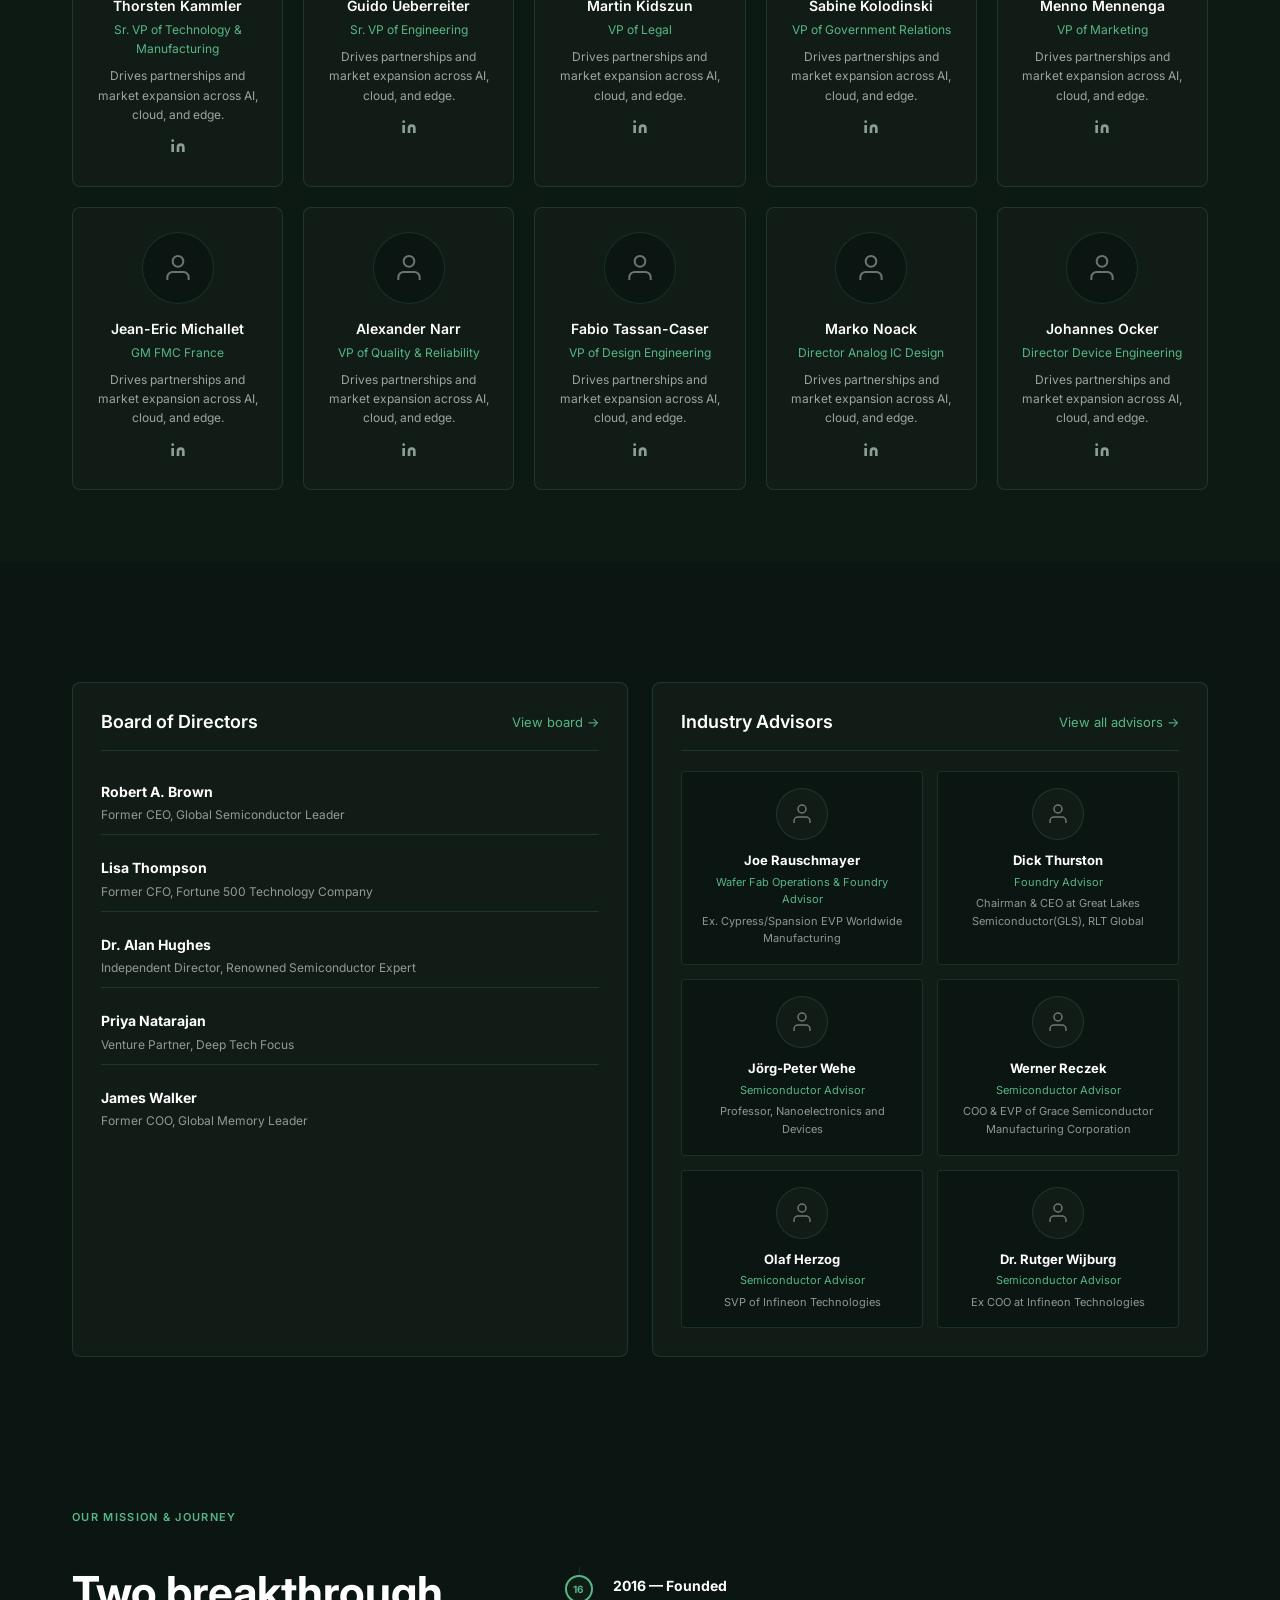
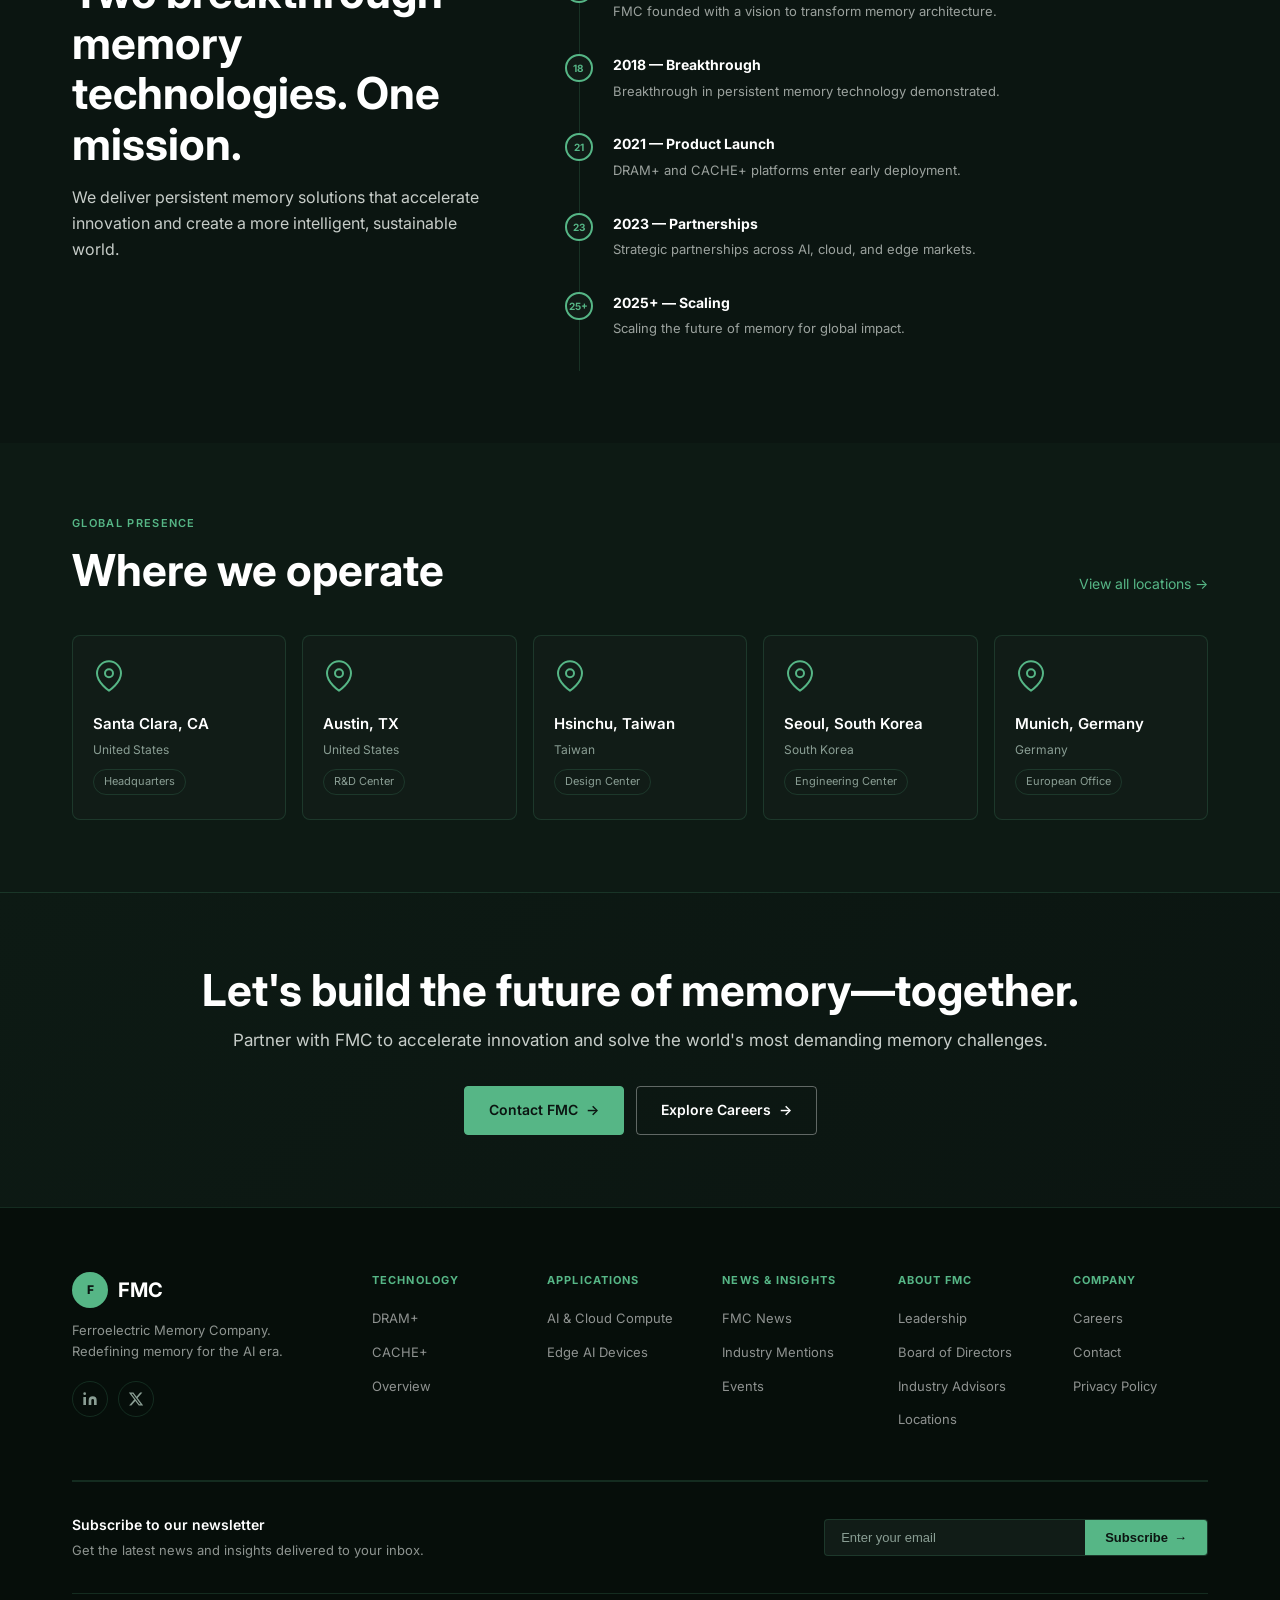
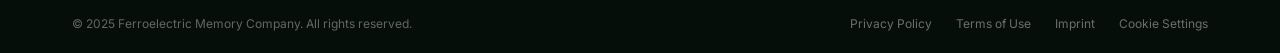
==== commit 28c96cdb: "Update about.html" ====
--- a/about.html
+++ b/about.html
@@ -113,36 +113,106 @@
     <div class="team-grid">
       <div class="team-card">
         <div class="team-avatar"><svg width="32" height="32" viewBox="0 0 24 24" fill="none" stroke="currentColor" stroke-width="1.5"><path d="M20 21v-2a4 4 0 0 0-4-4H8a4 4 0 0 0-4 4v2"/><circle cx="12" cy="7" r="4"/></svg></div>
-        <h4>John Doe</h4>
+        <h4>Thomas Rueckes</h4>
         <span class="role">Chief Executive Officer</span>
         <p>Visionary leader with 25+ years in memory and semiconductor innovation.</p>
         <a href="#" class="linkedin"><svg width="16" height="16" viewBox="0 0 24 24" fill="currentColor"><path d="M16 8a6 6 0 0 1 6 6v7h-4v-7a2 2 0 0 0-2-2 2 2 0 0 0-2 2v7h-4v-7a6 6 0 0 1 6-6z"/><rect x="2" y="9" width="4" height="12"/><circle cx="4" cy="4" r="2"/></svg></a>
       </div>
       <div class="team-card">
         <div class="team-avatar"><svg width="32" height="32" viewBox="0 0 24 24" fill="none" stroke="currentColor" stroke-width="1.5"><path d="M20 21v-2a4 4 0 0 0-4-4H8a4 4 0 0 0-4 4v2"/><circle cx="12" cy="7" r="4"/></svg></div>
-        <h4>Jane Smith</h4>
-        <span class="role">Chief Technology Officer</span>
+        <h4>Ayman Abouelwafa</h4>
+        <span class="role">Chief Product Officer</span>
         <p>Pioneer in memory architecture and next-generation semiconductor solutions.</p>
         <a href="#" class="linkedin"><svg width="16" height="16" viewBox="0 0 24 24" fill="currentColor"><path d="M16 8a6 6 0 0 1 6 6v7h-4v-7a2 2 0 0 0-2-2 2 2 0 0 0-2 2v7h-4v-7a6 6 0 0 1 6-6z"/><rect x="2" y="9" width="4" height="12"/><circle cx="4" cy="4" r="2"/></svg></a>
       </div>
       <div class="team-card">
         <div class="team-avatar"><svg width="32" height="32" viewBox="0 0 24 24" fill="none" stroke="currentColor" stroke-width="1.5"><path d="M20 21v-2a4 4 0 0 0-4-4H8a4 4 0 0 0-4 4v2"/><circle cx="12" cy="7" r="4"/></svg></div>
-        <h4>Michael Lee</h4>
+        <h4>Norm Armour</h4>
         <span class="role">Chief Operating Officer</span>
         <p>Operations leader with deep expertise in scaling advanced technology companies.</p>
         <a href="#" class="linkedin"><svg width="16" height="16" viewBox="0 0 24 24" fill="currentColor"><path d="M16 8a6 6 0 0 1 6 6v7h-4v-7a2 2 0 0 0-2-2 2 2 0 0 0-2 2v7h-4v-7a6 6 0 0 1 6-6z"/><rect x="2" y="9" width="4" height="12"/><circle cx="4" cy="4" r="2"/></svg></a>
       </div>
       <div class="team-card">
         <div class="team-avatar"><svg width="32" height="32" viewBox="0 0 24 24" fill="none" stroke="currentColor" stroke-width="1.5"><path d="M20 21v-2a4 4 0 0 0-4-4H8a4 4 0 0 0-4 4v2"/><circle cx="12" cy="7" r="4"/></svg></div>
-        <h4>Sarah Chen</h4>
-        <span class="role">Chief Financial Officer</span>
+        <h4>Maria Wagner</h4>
+        <span class="role">Sr. VP of Finance HR & Administration</span>
         <p>Strategic financial leader focused on long-term value and growth.</p>
         <a href="#" class="linkedin"><svg width="16" height="16" viewBox="0 0 24 24" fill="currentColor"><path d="M16 8a6 6 0 0 1 6 6v7h-4v-7a2 2 0 0 0-2-2 2 2 0 0 0-2 2v7h-4v-7a6 6 0 0 1 6-6z"/><rect x="2" y="9" width="4" height="12"/><circle cx="4" cy="4" r="2"/></svg></a>
       </div>
       <div class="team-card">
         <div class="team-avatar"><svg width="32" height="32" viewBox="0 0 24 24" fill="none" stroke="currentColor" stroke-width="1.5"><path d="M20 21v-2a4 4 0 0 0-4-4H8a4 4 0 0 0-4 4v2"/><circle cx="12" cy="7" r="4"/></svg></div>
-        <h4>David Kim</h4>
-        <span class="role">SVP, Business Development</span>
+        <h4>Maher Amer</h4>
+        <span class="role">Sr. VP of System Architecture</span>
+        <p>Drives partnerships and market expansion across AI, cloud, and edge.</p>
+        <a href="#" class="linkedin"><svg width="16" height="16" viewBox="0 0 24 24" fill="currentColor"><path d="M16 8a6 6 0 0 1 6 6v7h-4v-7a2 2 0 0 0-2-2 2 2 0 0 0-2 2v7h-4v-7a6 6 0 0 1 6-6z"/><rect x="2" y="9" width="4" height="12"/><circle cx="4" cy="4" r="2"/></svg></a>
+      </div>
+      <div class="team-card">
+        <div class="team-avatar"><svg width="32" height="32" viewBox="0 0 24 24" fill="none" stroke="currentColor" stroke-width="1.5"><path d="M20 21v-2a4 4 0 0 0-4-4H8a4 4 0 0 0-4 4v2"/><circle cx="12" cy="7" r="4"/></svg></div>
+        <h4>Thorsten Kammler</h4>
+        <span class="role">Sr. VP of Technology & Manufacturing</span>
+        <p>Drives partnerships and market expansion across AI, cloud, and edge.</p>
+        <a href="#" class="linkedin"><svg width="16" height="16" viewBox="0 0 24 24" fill="currentColor"><path d="M16 8a6 6 0 0 1 6 6v7h-4v-7a2 2 0 0 0-2-2 2 2 0 0 0-2 2v7h-4v-7a6 6 0 0 1 6-6z"/><rect x="2" y="9" width="4" height="12"/><circle cx="4" cy="4" r="2"/></svg></a>
+      </div>
+      <div class="team-card">
+        <div class="team-avatar"><svg width="32" height="32" viewBox="0 0 24 24" fill="none" stroke="currentColor" stroke-width="1.5"><path d="M20 21v-2a4 4 0 0 0-4-4H8a4 4 0 0 0-4 4v2"/><circle cx="12" cy="7" r="4"/></svg></div>
+        <h4>Guido Ueberreiter</h4>
+        <span class="role">Sr. VP of Engineering</span>
+        <p>Drives partnerships and market expansion across AI, cloud, and edge.</p>
+        <a href="#" class="linkedin"><svg width="16" height="16" viewBox="0 0 24 24" fill="currentColor"><path d="M16 8a6 6 0 0 1 6 6v7h-4v-7a2 2 0 0 0-2-2 2 2 0 0 0-2 2v7h-4v-7a6 6 0 0 1 6-6z"/><rect x="2" y="9" width="4" height="12"/><circle cx="4" cy="4" r="2"/></svg></a>
+      </div>
+      <div class="team-card">
+        <div class="team-avatar"><svg width="32" height="32" viewBox="0 0 24 24" fill="none" stroke="currentColor" stroke-width="1.5"><path d="M20 21v-2a4 4 0 0 0-4-4H8a4 4 0 0 0-4 4v2"/><circle cx="12" cy="7" r="4"/></svg></div>
+        <h4>Martin Kidszun</h4>
+        <span class="role">VP of Legal</span>
+        <p>Drives partnerships and market expansion across AI, cloud, and edge.</p>
+        <a href="#" class="linkedin"><svg width="16" height="16" viewBox="0 0 24 24" fill="currentColor"><path d="M16 8a6 6 0 0 1 6 6v7h-4v-7a2 2 0 0 0-2-2 2 2 0 0 0-2 2v7h-4v-7a6 6 0 0 1 6-6z"/><rect x="2" y="9" width="4" height="12"/><circle cx="4" cy="4" r="2"/></svg></a>
+      </div>
+      <div class="team-card">
+        <div class="team-avatar"><svg width="32" height="32" viewBox="0 0 24 24" fill="none" stroke="currentColor" stroke-width="1.5"><path d="M20 21v-2a4 4 0 0 0-4-4H8a4 4 0 0 0-4 4v2"/><circle cx="12" cy="7" r="4"/></svg></div>
+        <h4>Sabine Kolodinski</h4>
+        <span class="role">VP of Government Relations</span>
+        <p>Drives partnerships and market expansion across AI, cloud, and edge.</p>
+        <a href="#" class="linkedin"><svg width="16" height="16" viewBox="0 0 24 24" fill="currentColor"><path d="M16 8a6 6 0 0 1 6 6v7h-4v-7a2 2 0 0 0-2-2 2 2 0 0 0-2 2v7h-4v-7a6 6 0 0 1 6-6z"/><rect x="2" y="9" width="4" height="12"/><circle cx="4" cy="4" r="2"/></svg></a>
+      </div>
+      <div class="team-card">
+        <div class="team-avatar"><svg width="32" height="32" viewBox="0 0 24 24" fill="none" stroke="currentColor" stroke-width="1.5"><path d="M20 21v-2a4 4 0 0 0-4-4H8a4 4 0 0 0-4 4v2"/><circle cx="12" cy="7" r="4"/></svg></div>
+        <h4>Menno Mennenga</h4>
+        <span class="role">VP of Marketing</span>
+        <p>Drives partnerships and market expansion across AI, cloud, and edge.</p>
+        <a href="#" class="linkedin"><svg width="16" height="16" viewBox="0 0 24 24" fill="currentColor"><path d="M16 8a6 6 0 0 1 6 6v7h-4v-7a2 2 0 0 0-2-2 2 2 0 0 0-2 2v7h-4v-7a6 6 0 0 1 6-6z"/><rect x="2" y="9" width="4" height="12"/><circle cx="4" cy="4" r="2"/></svg></a>
+      </div>
+      <div class="team-card">
+        <div class="team-avatar"><svg width="32" height="32" viewBox="0 0 24 24" fill="none" stroke="currentColor" stroke-width="1.5"><path d="M20 21v-2a4 4 0 0 0-4-4H8a4 4 0 0 0-4 4v2"/><circle cx="12" cy="7" r="4"/></svg></div>
+        <h4>Jean-Eric Michallet</h4>
+        <span class="role">GM FMC France</span>
+        <p>Drives partnerships and market expansion across AI, cloud, and edge.</p>
+        <a href="#" class="linkedin"><svg width="16" height="16" viewBox="0 0 24 24" fill="currentColor"><path d="M16 8a6 6 0 0 1 6 6v7h-4v-7a2 2 0 0 0-2-2 2 2 0 0 0-2 2v7h-4v-7a6 6 0 0 1 6-6z"/><rect x="2" y="9" width="4" height="12"/><circle cx="4" cy="4" r="2"/></svg></a>
+      </div>
+      <div class="team-card">
+        <div class="team-avatar"><svg width="32" height="32" viewBox="0 0 24 24" fill="none" stroke="currentColor" stroke-width="1.5"><path d="M20 21v-2a4 4 0 0 0-4-4H8a4 4 0 0 0-4 4v2"/><circle cx="12" cy="7" r="4"/></svg></div>
+        <h4>Alexander Narr</h4>
+        <span class="role">VP of Quality & Reliability</span>
+        <p>Drives partnerships and market expansion across AI, cloud, and edge.</p>
+        <a href="#" class="linkedin"><svg width="16" height="16" viewBox="0 0 24 24" fill="currentColor"><path d="M16 8a6 6 0 0 1 6 6v7h-4v-7a2 2 0 0 0-2-2 2 2 0 0 0-2 2v7h-4v-7a6 6 0 0 1 6-6z"/><rect x="2" y="9" width="4" height="12"/><circle cx="4" cy="4" r="2"/></svg></a>
+      </div>
+      <div class="team-card">
+        <div class="team-avatar"><svg width="32" height="32" viewBox="0 0 24 24" fill="none" stroke="currentColor" stroke-width="1.5"><path d="M20 21v-2a4 4 0 0 0-4-4H8a4 4 0 0 0-4 4v2"/><circle cx="12" cy="7" r="4"/></svg></div>
+        <h4>Fabio Tassan-Caser</h4>
+        <span class="role">VP of Design Engineering</span>
+        <p>Drives partnerships and market expansion across AI, cloud, and edge.</p>
+        <a href="#" class="linkedin"><svg width="16" height="16" viewBox="0 0 24 24" fill="currentColor"><path d="M16 8a6 6 0 0 1 6 6v7h-4v-7a2 2 0 0 0-2-2 2 2 0 0 0-2 2v7h-4v-7a6 6 0 0 1 6-6z"/><rect x="2" y="9" width="4" height="12"/><circle cx="4" cy="4" r="2"/></svg></a>
+      </div>
+      <div class="team-card">
+        <div class="team-avatar"><svg width="32" height="32" viewBox="0 0 24 24" fill="none" stroke="currentColor" stroke-width="1.5"><path d="M20 21v-2a4 4 0 0 0-4-4H8a4 4 0 0 0-4 4v2"/><circle cx="12" cy="7" r="4"/></svg></div>
+        <h4>Marko Noack</h4>
+        <span class="role">Director Analog IC Design</span>
+        <p>Drives partnerships and market expansion across AI, cloud, and edge.</p>
+        <a href="#" class="linkedin"><svg width="16" height="16" viewBox="0 0 24 24" fill="currentColor"><path d="M16 8a6 6 0 0 1 6 6v7h-4v-7a2 2 0 0 0-2-2 2 2 0 0 0-2 2v7h-4v-7a6 6 0 0 1 6-6z"/><rect x="2" y="9" width="4" height="12"/><circle cx="4" cy="4" r="2"/></svg></a>
+      </div>
+      <div class="team-card">
+        <div class="team-avatar"><svg width="32" height="32" viewBox="0 0 24 24" fill="none" stroke="currentColor" stroke-width="1.5"><path d="M20 21v-2a4 4 0 0 0-4-4H8a4 4 0 0 0-4 4v2"/><circle cx="12" cy="7" r="4"/></svg></div>
+        <h4>Johannes Ocker</h4>
+        <span class="role">Director Device Engineering</span>
         <p>Drives partnerships and market expansion across AI, cloud, and edge.</p>
         <a href="#" class="linkedin"><svg width="16" height="16" viewBox="0 0 24 24" fill="currentColor"><path d="M16 8a6 6 0 0 1 6 6v7h-4v-7a2 2 0 0 0-2-2 2 2 0 0 0-2 2v7h-4v-7a6 6 0 0 1 6-6z"/><rect x="2" y="9" width="4" height="12"/><circle cx="4" cy="4" r="2"/></svg></a>
       </div>
@@ -185,27 +255,39 @@
         <div class="advisor-cards">
           <div class="advisor-card">
             <div class="advisor-avatar"><svg width="24" height="24" viewBox="0 0 24 24" fill="none" stroke="currentColor" stroke-width="1.5"><path d="M20 21v-2a4 4 0 0 0-4-4H8a4 4 0 0 0-4 4v2"/><circle cx="12" cy="7" r="4"/></svg></div>
-            <h5>Dr. Emily Carter</h5>
-            <span class="adv-role">AI Infrastructure Advisor</span>
-            <p>Former VP of AI Systems Architecture</p>
-          </div>
-          <div class="advisor-card">
-            <div class="advisor-avatar"><svg width="24" height="24" viewBox="0 0 24 24" fill="none" stroke="currentColor" stroke-width="1.5"><path d="M20 21v-2a4 4 0 0 0-4-4H8a4 4 0 0 0-4 4v2"/><circle cx="12" cy="7" r="4"/></svg></div>
-            <h5>Mark Johnson</h5>
-            <span class="adv-role">Cloud &amp; Data Center Advisor</span>
-            <p>Former CTO, Hyperscale Cloud</p>
-          </div>
-          <div class="advisor-card">
-            <div class="advisor-avatar"><svg width="24" height="24" viewBox="0 0 24 24" fill="none" stroke="currentColor" stroke-width="1.5"><path d="M20 21v-2a4 4 0 0 0-4-4H8a4 4 0 0 0-4 4v2"/><circle cx="12" cy="7" r="4"/></svg></div>
-            <h5>Dr. Wei Lin</h5>
+            <h5>Joe Rauschmayer</h5>
+            <span class="adv-role"> Wafer Fab Operations &amp; Foundry Advisor</span>
+            <p>Ex. Cypress/Spansion EVP Worldwide Manufacturing</p>
+          </div>
+          <div class="advisor-card">
+            <div class="advisor-avatar"><svg width="24" height="24" viewBox="0 0 24 24" fill="none" stroke="currentColor" stroke-width="1.5"><path d="M20 21v-2a4 4 0 0 0-4-4H8a4 4 0 0 0-4 4v2"/><circle cx="12" cy="7" r="4"/></svg></div>
+            <h5>Dick Thurston</h5>
+            <span class="adv-role">Foundry Advisor</span>
+            <p>Chairman & CEO at Great Lakes Semiconductor(GLS), RLT Global</p>
+          </div>
+          <div class="advisor-card">
+            <div class="advisor-avatar"><svg width="24" height="24" viewBox="0 0 24 24" fill="none" stroke="currentColor" stroke-width="1.5"><path d="M20 21v-2a4 4 0 0 0-4-4H8a4 4 0 0 0-4 4v2"/><circle cx="12" cy="7" r="4"/></svg></div>
+            <h5>Jörg-Peter Wehe</h5>
             <span class="adv-role">Semiconductor Advisor</span>
             <p>Professor, Nanoelectronics and Devices</p>
           </div>
           <div class="advisor-card">
             <div class="advisor-avatar"><svg width="24" height="24" viewBox="0 0 24 24" fill="none" stroke="currentColor" stroke-width="1.5"><path d="M20 21v-2a4 4 0 0 0-4-4H8a4 4 0 0 0-4 4v2"/><circle cx="12" cy="7" r="4"/></svg></div>
-            <h5>Anita Desai</h5>
-            <span class="adv-role">Edge &amp; IoT Advisor</span>
-            <p>Former GM, Edge Computing</p>
+            <h5>Werner Reczek</h5>
+            <span class="adv-role">Semiconductor Advisor</span>
+            <p>COO & EVP of Grace Semiconductor Manufacturing Corporation</p>
+          </div>
+          <div class="advisor-card">
+            <div class="advisor-avatar"><svg width="24" height="24" viewBox="0 0 24 24" fill="none" stroke="currentColor" stroke-width="1.5"><path d="M20 21v-2a4 4 0 0 0-4-4H8a4 4 0 0 0-4 4v2"/><circle cx="12" cy="7" r="4"/></svg></div>
+            <h5>Olaf Herzog</h5>
+            <span class="adv-role">Semiconductor Advisor</span>
+            <p>SVP of Infineon Technologies</p>
+          </div>
+          <div class="advisor-card">
+            <div class="advisor-avatar"><svg width="24" height="24" viewBox="0 0 24 24" fill="none" stroke="currentColor" stroke-width="1.5"><path d="M20 21v-2a4 4 0 0 0-4-4H8a4 4 0 0 0-4 4v2"/><circle cx="12" cy="7" r="4"/></svg></div>
+            <h5>Dr. Rutger Wijburg</h5>
+            <span class="adv-role">Semiconductor Advisor</span>
+            <p>Ex COO at Infineon Technologies</p>
           </div>
         </div>
       </div>
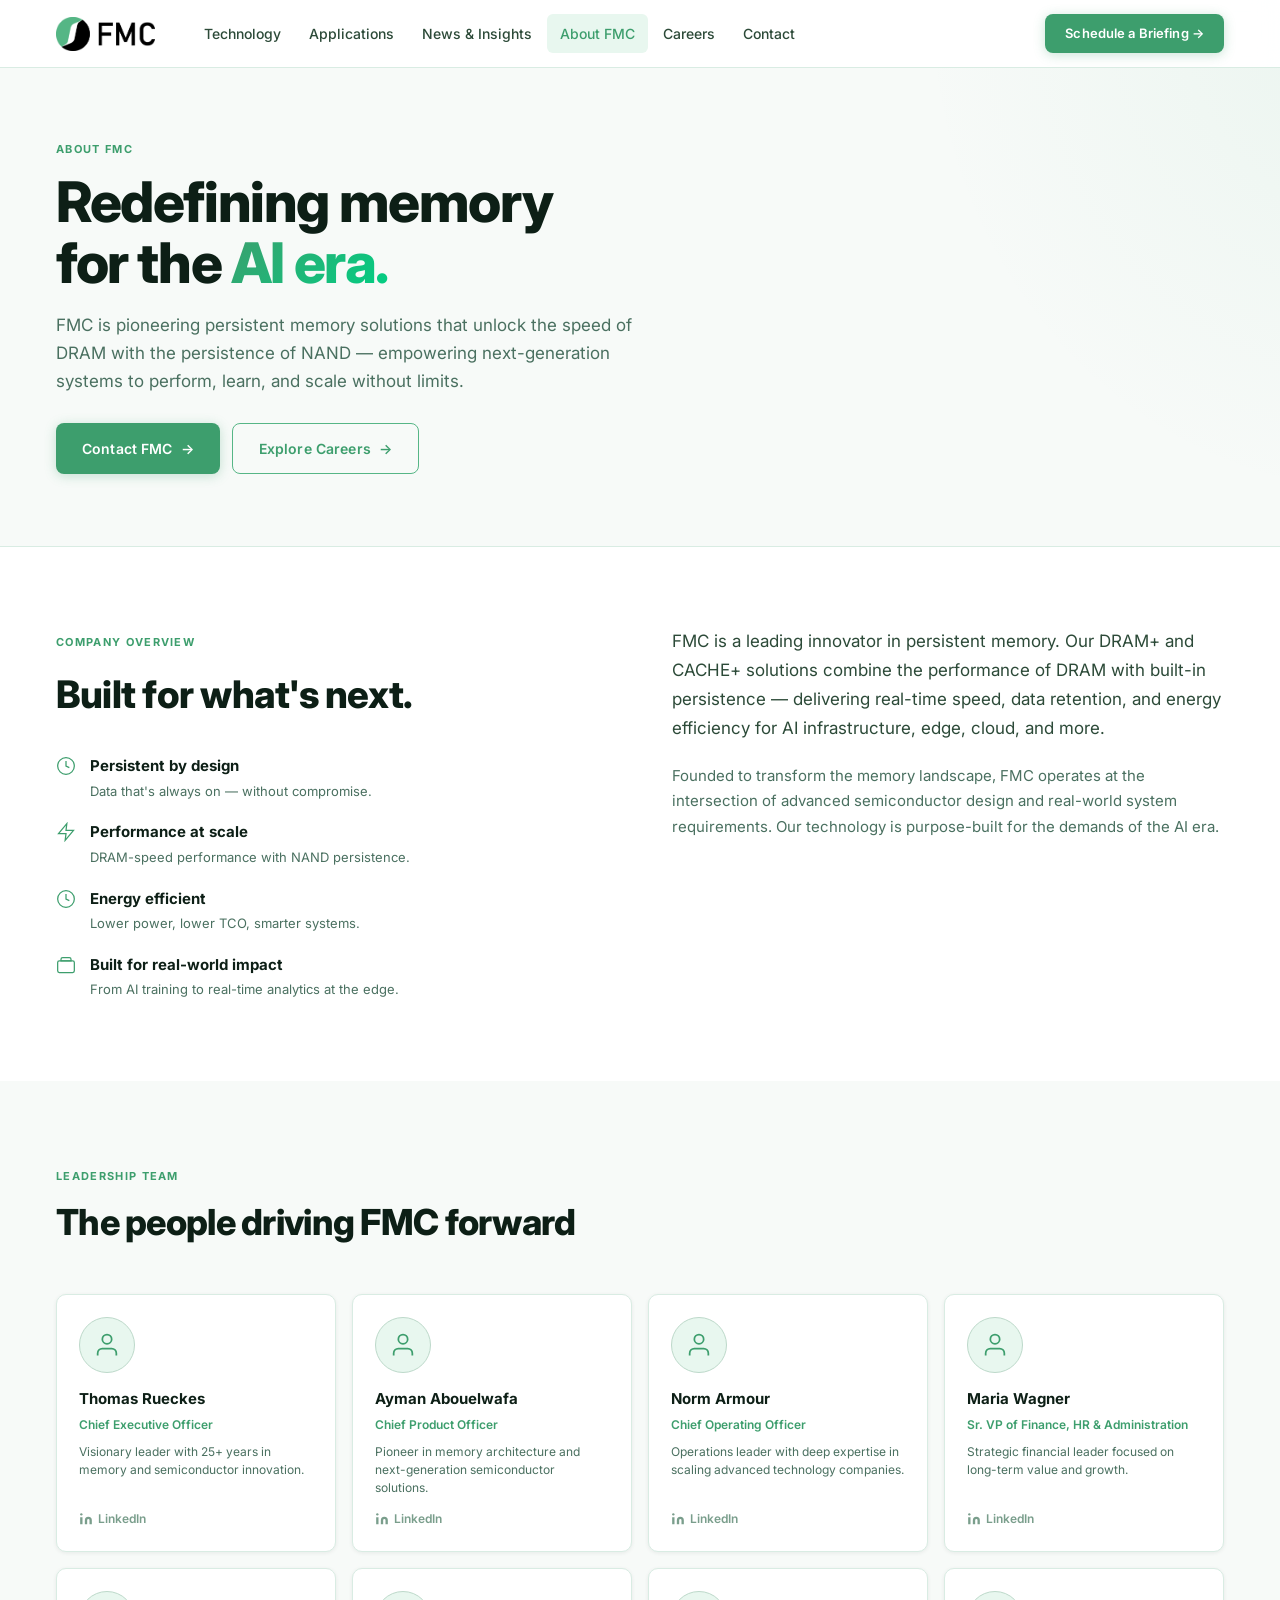
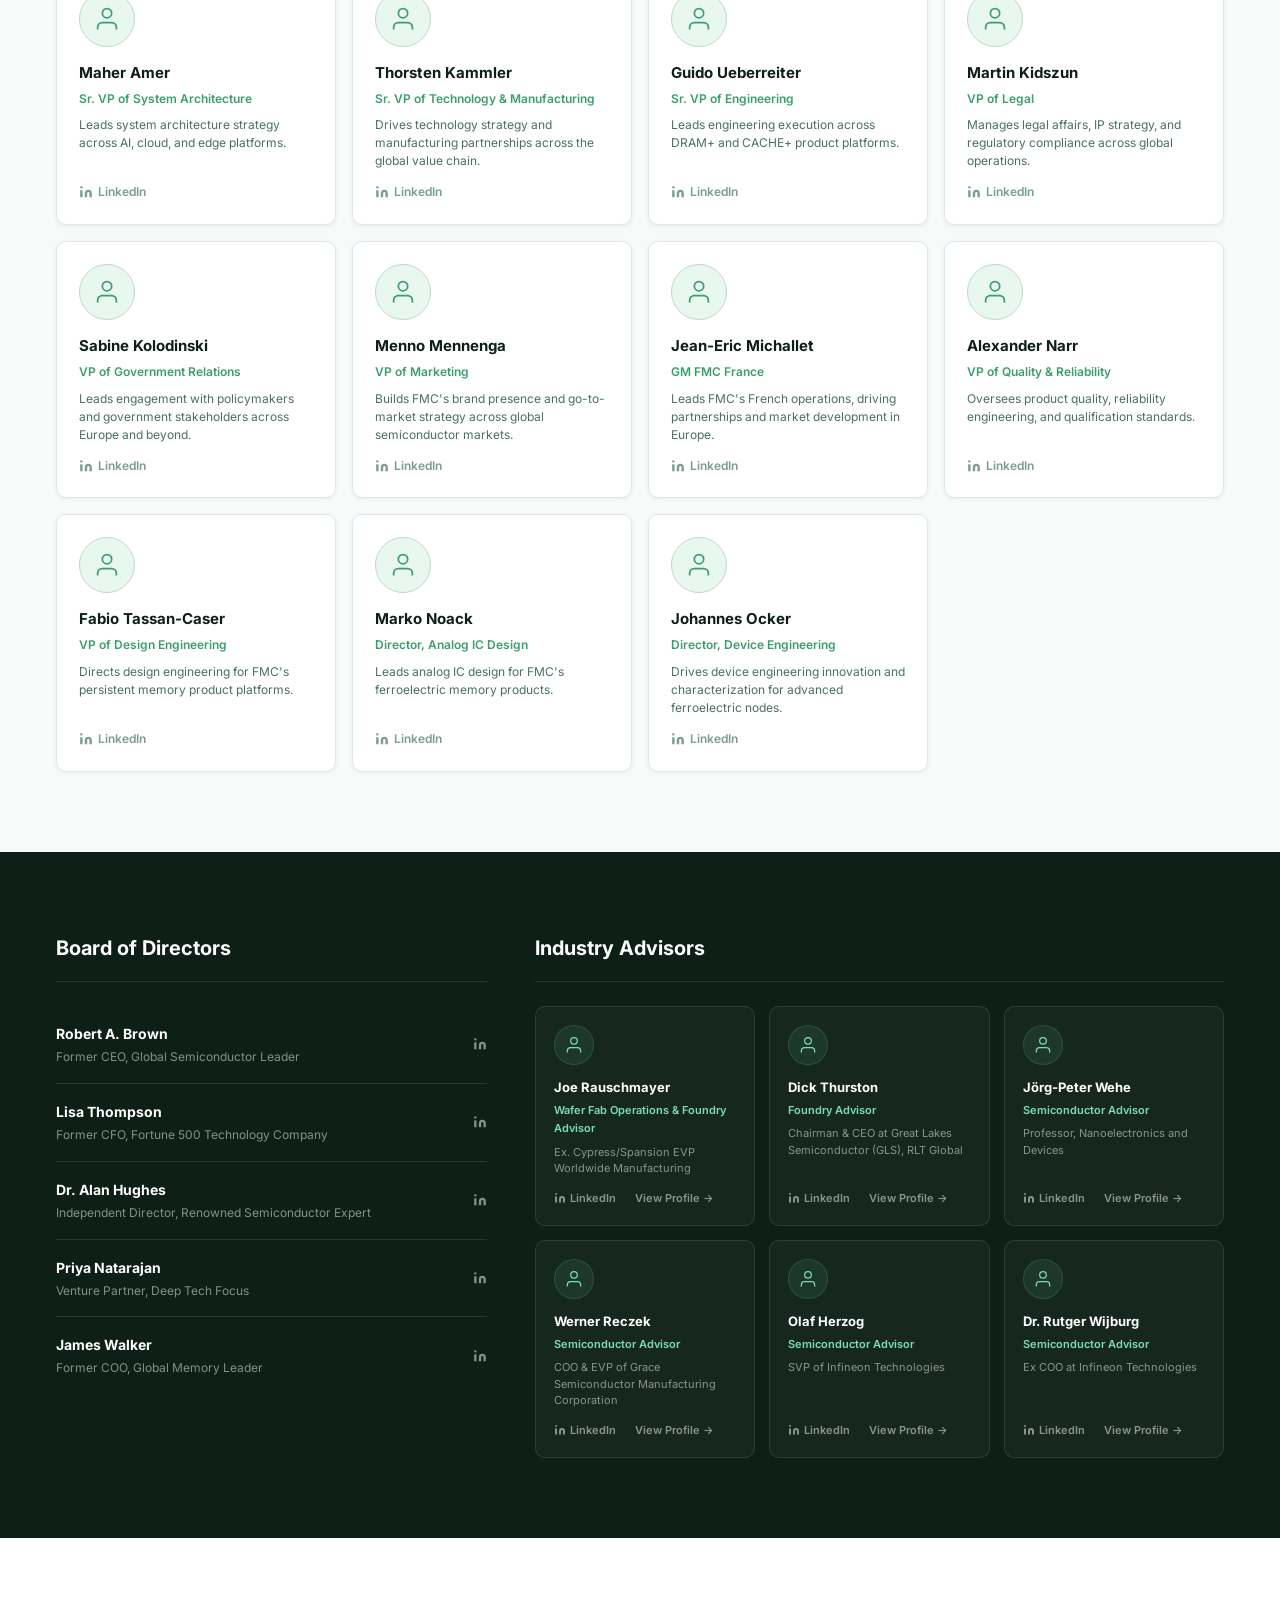
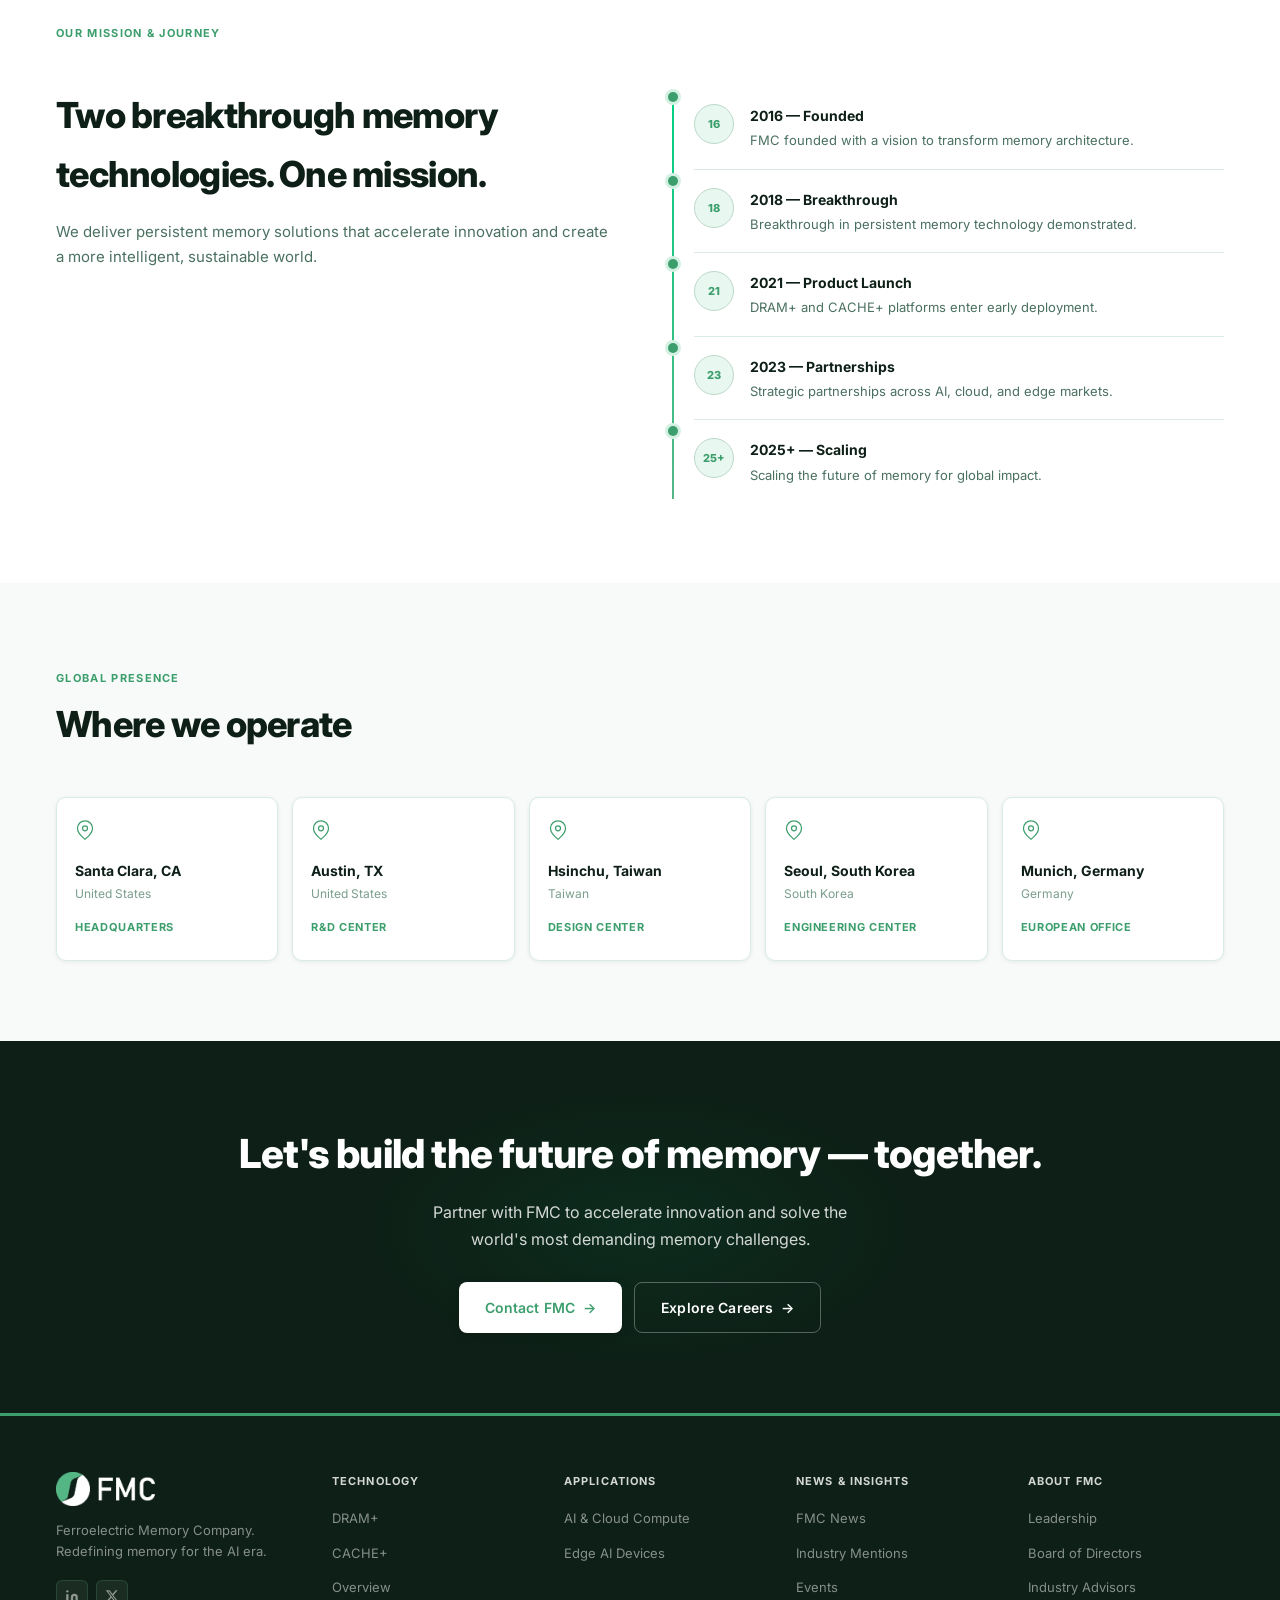
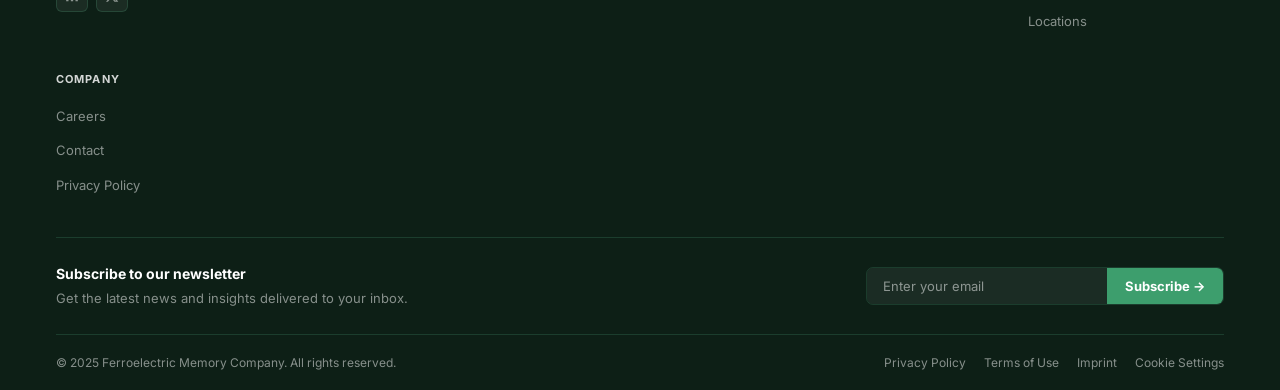
==== commit f5079899: "Add files via upload" ====
--- a/about.html
+++ b/about.html
@@ -7,31 +7,231 @@
   <link rel="preconnect" href="https://fonts.googleapis.com">
   <link href="https://fonts.googleapis.com/css2?family=Inter:wght@400;500;600;700;800&display=swap" rel="stylesheet">
   <link rel="stylesheet" href="css/styles.css">
+  <style>
+    /* ── Page Hero ── */
+    .page-hero {
+      padding: calc(var(--nav-h) + 72px) 0 72px;
+      background: var(--bg-off-white);
+      border-bottom: 1px solid var(--border-light);
+      position: relative;
+      overflow: hidden;
+    }
+    .page-hero::after {
+      content: '';
+      position: absolute; top: 0; right: -100px; width: 500px; height: 100%;
+      background: radial-gradient(ellipse at top right, rgba(86,182,134,0.08) 0%, transparent 65%);
+      pointer-events: none;
+    }
+    .page-hero .eyebrow { display: block; margin-bottom: 14px; }
+    .page-hero h1 {
+      font-size: clamp(36px, 4.5vw, 56px);
+      font-weight: 800; letter-spacing: -0.025em; line-height: 1.08;
+      color: var(--text-dark); margin-bottom: 18px;
+    }
+    .page-hero p { font-size: 17px; color: var(--text-mid); max-width: 580px; line-height: 1.65; margin-bottom: 28px; }
+    .hero-btns { display: flex; gap: 12px; flex-wrap: wrap; }
+
+    /* ── Company Overview ── */
+    .company-overview { padding: 80px 0; background: var(--bg-white); }
+    .overview-grid { display: grid; grid-template-columns: 1fr 1fr; gap: 64px; align-items: start; }
+    .overview-pillars { margin-top: 28px; display: flex; flex-direction: column; gap: 18px; }
+    .overview-pillar { display: flex; gap: 14px; align-items: flex-start; }
+    .ov-icon { width: 20px; height: 20px; flex-shrink: 0; margin-top: 2px; color: var(--green-deep); }
+    .ov-text h5 { font-size: 15px; font-weight: 700; color: var(--text-dark); margin-bottom: 2px; }
+    .ov-text p { font-size: 13px; color: var(--text-mid); }
+
+    /* ── Team Section ── */
+    .team-section { padding: 80px 0; background: var(--bg-off-white); }
+    .section-header { display: flex; align-items: flex-end; justify-content: space-between; margin-bottom: 40px; }
+    .section-header > div h2 { font-size: clamp(24px, 2.8vw, 36px); font-weight: 800; color: var(--text-dark); letter-spacing: -0.02em; margin-top: 6px; }
+    .btn-ghost { font-size: 13px; font-weight: 600; color: var(--green-deep); display: inline-flex; align-items: center; gap: 5px; padding: 8px 0; border: none; background: none; cursor: pointer; font-family: inherit; transition: gap 0.2s; }
+    .btn-ghost:hover { gap: 9px; }
+    .btn-ghost .arrow { transition: transform 0.2s; }
+    .btn-ghost:hover .arrow { transform: translateX(3px); }
+
+    .team-grid { display: grid; grid-template-columns: repeat(4, 1fr); gap: 16px; }
+    .team-card {
+      background: var(--bg-white); border: 1px solid var(--border-light);
+      border-radius: var(--radius); padding: 22px;
+      display: flex; flex-direction: column;
+      transition: border-color 0.2s, transform 0.2s, box-shadow 0.2s;
+      box-shadow: var(--shadow-sm);
+    }
+    .team-card:hover { border-color: var(--green-primary); transform: translateY(-3px); box-shadow: var(--shadow-md); }
+    .team-avatar {
+      width: 56px; height: 56px; border-radius: 50%;
+      background: var(--green-tint); border: 1px solid var(--border-mid);
+      display: flex; align-items: center; justify-content: center;
+      color: var(--green-deep); margin-bottom: 14px; flex-shrink: 0;
+    }
+    .team-card h4 { font-size: 15px; font-weight: 700; color: var(--text-dark); margin-bottom: 3px; }
+    .team-card .role { font-size: 12px; color: var(--green-deep); font-weight: 600; display: block; margin-bottom: 8px; }
+    .team-card p { font-size: 12px; color: var(--text-mid); line-height: 1.5; flex: 1; margin-bottom: 12px; }
+    .linkedin {
+      display: inline-flex; align-items: center; gap: 5px;
+      font-size: 12px; font-weight: 600; color: var(--text-muted);
+      transition: color 0.15s;
+    }
+    .linkedin:hover { color: #0077b5; }
+
+    /* ── Board + Advisors ── */
+    .board-advisors-section { padding: 80px 0; background: var(--bg-dark); }
+    .board-advisors-grid { display: grid; grid-template-columns: 1fr 1.6fr; gap: 48px; }
+    .panel-header { display: flex; align-items: center; justify-content: space-between; margin-bottom: 24px; border-bottom: 1px solid var(--border-dark); padding-bottom: 16px; }
+    .panel-header h3 { font-size: 20px; font-weight: 700; color: var(--text-white); }
+    .panel-header .btn-ghost { color: var(--green-light); }
+
+    /* Board list */
+    .board-list { display: flex; flex-direction: column; gap: 0; }
+    .board-person {
+      padding: 16px 0; border-bottom: 1px solid var(--border-dark);
+      display: flex; align-items: center; justify-content: space-between; gap: 12px;
+      transition: background 0.15s;
+    }
+    .board-person:last-child { border-bottom: none; }
+    .board-person h5 { font-size: 14px; font-weight: 700; color: var(--text-white); margin-bottom: 2px; }
+    .board-person p { font-size: 12px; color: var(--text-white-50); }
+    .board-person .linkedin { color: var(--text-white-50); }
+    .board-person .linkedin:hover { color: #70b7d6; }
+
+    /* Advisor cards */
+    .advisor-cards { display: grid; grid-template-columns: repeat(3, 1fr); gap: 14px; }
+    .advisor-card {
+      background: rgba(255,255,255,0.04); border: 1px solid var(--border-dark);
+      border-radius: var(--radius); padding: 18px;
+      transition: border-color 0.2s, background 0.2s;
+      display: flex; flex-direction: column;
+    }
+    .advisor-card:hover { border-color: var(--green-primary); background: rgba(86,182,134,0.06); }
+    .advisor-avatar {
+      width: 40px; height: 40px; border-radius: 50%;
+      background: rgba(86,182,134,0.12); border: 1px solid var(--border-dark);
+      display: flex; align-items: center; justify-content: center;
+      color: var(--green-light); margin-bottom: 12px;
+    }
+    .advisor-card h5 { font-size: 13px; font-weight: 700; color: var(--text-white); margin-bottom: 3px; }
+    .advisor-card .adv-role { font-size: 11px; color: var(--green-light); font-weight: 600; display: block; margin-bottom: 6px; }
+    .advisor-card p { font-size: 11px; color: var(--text-white-50); line-height: 1.5; flex: 1; margin-bottom: 12px; }
+    .advisor-card-links { display: flex; gap: 8px; flex-wrap: wrap; margin-top: auto; }
+    .advisor-card-links a {
+      font-size: 11px; font-weight: 600; color: var(--text-white-50);
+      display: inline-flex; align-items: center; gap: 4px;
+      transition: color 0.15s;
+    }
+    .advisor-card-links a:hover { color: var(--green-light); }
+    .advisor-card-links .sep { color: var(--border-dark); font-size: 10px; }
+
+    /* ── Mission + Timeline ── */
+    .mission-timeline { padding: 80px 0; background: var(--bg-white); }
+    .mission-grid { display: grid; grid-template-columns: 1fr 1fr; gap: 64px; margin-top: 32px; align-items: start; }
+    .mission-grid h2 { font-size: clamp(24px, 2.8vw, 36px); font-weight: 800; color: var(--text-dark); letter-spacing: -0.02em; }
+    .timeline { display: flex; flex-direction: column; gap: 0; }
+    .timeline-item { display: flex; gap: 16px; padding: 18px 0; border-bottom: 1px solid var(--border-light); }
+    .timeline-item:last-child { border-bottom: none; }
+    .timeline-dot {
+      width: 40px; height: 40px; border-radius: 50%; flex-shrink: 0;
+      background: var(--green-tint); border: 1.5px solid var(--border-mid);
+      display: flex; align-items: center; justify-content: center;
+      font-size: 11px; font-weight: 800; color: var(--green-deep);
+    }
+    .timeline-item h5 { font-size: 14px; font-weight: 700; color: var(--text-dark); margin-bottom: 4px; }
+    .timeline-item p { font-size: 13px; color: var(--text-mid); line-height: 1.5; }
+
+    /* ── Locations ── */
+    .locations-section { padding: 80px 0; background: var(--bg-off-white); }
+    .locations-grid { display: grid; grid-template-columns: repeat(5, 1fr); gap: 14px; margin-top: 32px; }
+    .location-card {
+      background: var(--bg-white); border: 1px solid var(--border-light);
+      border-radius: var(--radius); padding: 22px 18px;
+      transition: border-color 0.2s, box-shadow 0.2s; box-shadow: var(--shadow-sm);
+    }
+    .location-card:hover { border-color: var(--green-primary); box-shadow: var(--shadow-md); }
+    .location-icon { width: 20px; height: 20px; color: var(--green-deep); margin-bottom: 12px; }
+    .location-card h4 { font-size: 14px; font-weight: 700; color: var(--text-dark); margin-bottom: 2px; }
+    .location-card .city { font-size: 12px; color: var(--text-muted); margin-bottom: 8px; }
+    .location-type {
+      font-size: 11px; font-weight: 700; color: var(--green-deep);
+      text-transform: uppercase; letter-spacing: 0.06em;
+    }
+
+    /* ── CTA Band ── */
+    .cta-band { padding: 80px 0; background: var(--bg-dark); text-align: center; position: relative; overflow: hidden; }
+    .cta-band::before { content: ''; position: absolute; top: 50%; left: 50%; transform: translate(-50%,-50%); width: 600px; height: 300px; background: radial-gradient(ellipse, rgba(0,208,132,0.07) 0%, transparent 65%); pointer-events: none; }
+    .cta-band h2 { font-size: clamp(26px,3.5vw,40px); font-weight: 800; color: var(--text-white); margin-bottom: 12px; letter-spacing: -0.02em; position: relative; }
+    .cta-band p { font-size: 16px; color: var(--text-white-80); margin-bottom: 30px; max-width: 440px; margin-left: auto; margin-right: auto; position: relative; }
+    .cta-btns { display: flex; gap: 12px; justify-content: center; position: relative; }
+
+    /* ── Footer ── */
+    .site-footer { background: var(--bg-dark); border-top: 3px solid var(--green-deep); padding: 56px 0 0; }
+    .footer-top { display: grid; grid-template-columns: 240px repeat(4, 1fr); gap: 36px; padding-bottom: 40px; border-bottom: 1px solid var(--border-dark); }
+    .footer-brand p { font-size: 13px; color: var(--text-white-50); line-height: 1.6; margin: 12px 0 18px; }
+    .footer-socials { display: flex; gap: 8px; }
+    .social-btn { width: 32px; height: 32px; border-radius: 6px; background: rgba(255,255,255,0.06); border: 1px solid var(--border-dark); display: flex; align-items: center; justify-content: center; color: var(--text-white-50); transition: border-color 0.2s, color 0.2s; }
+    .social-btn:hover { border-color: var(--green-primary); color: var(--green-primary); }
+    .footer-col h6 { font-size: 11px; font-weight: 700; letter-spacing: 0.1em; text-transform: uppercase; color: var(--text-white-80); margin-bottom: 14px; }
+    .footer-col ul { display: flex; flex-direction: column; gap: 8px; }
+    .footer-col a { font-size: 13px; color: var(--text-white-50); transition: color 0.15s; }
+    .footer-col a:hover { color: var(--green-primary); }
+    .footer-newsletter { display: flex; align-items: center; justify-content: space-between; gap: 28px; padding: 24px 0; border-bottom: 1px solid var(--border-dark); }
+    .newsletter-text h5 { font-size: 14px; font-weight: 700; color: var(--text-white); margin-bottom: 3px; }
+    .newsletter-text p { font-size: 13px; color: var(--text-white-50); }
+    .newsletter-form { display: flex; border-radius: 7px; overflow: hidden; border: 1px solid var(--border-dark); }
+    .newsletter-input { background: rgba(255,255,255,0.06); border: none; padding: 10px 16px; font-size: 13px; color: var(--text-white); width: 240px; font-family: inherit; outline: none; }
+    .newsletter-input::placeholder { color: var(--text-white-50); }
+    .newsletter-btn { background: var(--green-deep); border: none; color: #fff; font-weight: 700; font-size: 13px; padding: 10px 18px; cursor: pointer; font-family: inherit; transition: background 0.2s; }
+    .newsletter-btn:hover { background: var(--green-vivid); }
+    .footer-bottom { padding: 18px 0; display: flex; align-items: center; justify-content: space-between; }
+    .footer-bottom p { font-size: 12px; color: var(--text-white-50); }
+    .footer-legal { display: flex; gap: 18px; }
+    .footer-legal a { font-size: 12px; color: var(--text-white-50); transition: color 0.15s; }
+    .footer-legal a:hover { color: var(--green-primary); }
+
+    @media (max-width: 1024px) {
+      .overview-grid { grid-template-columns: 1fr; gap: 36px; }
+      .team-grid { grid-template-columns: repeat(3, 1fr); }
+      .board-advisors-grid { grid-template-columns: 1fr; }
+      .advisor-cards { grid-template-columns: repeat(2, 1fr); }
+      .locations-grid { grid-template-columns: repeat(3, 1fr); }
+      .footer-top { grid-template-columns: 1fr 1fr; }
+    }
+    @media (max-width: 768px) {
+      .team-grid { grid-template-columns: repeat(2, 1fr); }
+      .advisor-cards { grid-template-columns: 1fr; }
+      .mission-grid { grid-template-columns: 1fr; }
+      .locations-grid { grid-template-columns: repeat(2, 1fr); }
+      .section-header { flex-direction: column; align-items: flex-start; gap: 10px; }
+      .cta-btns { flex-direction: column; align-items: center; }
+      .footer-top { grid-template-columns: 1fr; }
+      .footer-newsletter { flex-direction: column; align-items: flex-start; }
+      .newsletter-input { width: 100%; }
+    }
+  </style>
 </head>
 <body>
 
-<header class="site-header">
-  <div class="container">
-    <a href="index.html" class="logo"><div class="logo-mark">F</div><span>FMC</span></a>
+<!-- HEADER -->
+<header class="site-header" id="siteHeader">
+  <div class="container">
+    <a href="index.html" class="logo"><img src="img/fmc-logo.png" alt="FMC — Ferroelectric Memory Company" height="34"></a>
     <nav class="main-nav">
       <ul class="nav-links">
         <li class="nav-item"><a href="technology.html" class="nav-link">Technology</a></li>
         <li class="nav-item"><a href="index.html#applications" class="nav-link">Applications</a></li>
         <li class="nav-item"><a href="news.html" class="nav-link">News &amp; Insights</a></li>
-        <li class="nav-item"><a href="about.html" class="nav-link active">About FMC</a></li>
+        <li class="nav-item"><a href="about.html" class="nav-link nav-active">About FMC</a></li>
         <li class="nav-item"><a href="careers.html" class="nav-link">Careers</a></li>
         <li class="nav-item"><a href="contact.html" class="nav-link">Contact</a></li>
       </ul>
       <div class="nav-actions">
-        <a href="contact.html" class="btn btn-outline" style="padding:9px 18px;font-size:13px;">Schedule a Technology Briefing</a>
+        <a href="contact.html" class="btn btn-primary" style="padding:9px 20px;font-size:13px;">Schedule a Briefing →</a>
       </div>
     </nav>
-    <button class="mobile-toggle" aria-label="Open menu" aria-expanded="false">
-      <svg width="24" height="24" viewBox="0 0 24 24" fill="none" stroke="currentColor" stroke-width="2"><line x1="3" y1="6" x2="21" y2="6"/><line x1="3" y1="12" x2="21" y2="12"/><line x1="3" y1="18" x2="21" y2="18"/></svg>
+    <button class="mobile-toggle" aria-label="Open menu">
+      <svg width="22" height="22" viewBox="0 0 24 24" fill="none" stroke="currentColor" stroke-width="2"><line x1="3" y1="6" x2="21" y2="6"/><line x1="3" y1="12" x2="21" y2="12"/><line x1="3" y1="18" x2="21" y2="18"/></svg>
     </button>
   </div>
 </header>
-<div class="mobile-menu">
+<div class="mobile-menu" id="mobileMenu">
   <a href="index.html" class="mobile-nav-link">Home</a>
   <a href="technology.html" class="mobile-nav-link">Technology</a>
   <a href="news.html" class="mobile-nav-link">News &amp; Insights</a>
@@ -42,11 +242,10 @@
 
 <!-- HERO -->
 <section class="page-hero">
-  <div class="page-hero-bg"></div>
   <div class="container">
     <span class="eyebrow">About FMC</span>
-    <h1>Redefining memory<br>for the <span class="accent">AI era.</span></h1>
-    <p>FMC is pioneering persistent memory solutions that unlock the speed of DRAM with the persistence of NAND—empowering next-generation systems to perform, learn, and scale without limits.</p>
+    <h1>Redefining memory<br>for the <span class="gradient-text">AI era.</span></h1>
+    <p>FMC is pioneering persistent memory solutions that unlock the speed of DRAM with the persistence of NAND — empowering next-generation systems to perform, learn, and scale without limits.</p>
     <div class="hero-btns">
       <a href="contact.html" class="btn btn-primary">Contact FMC <span class="arrow">→</span></a>
       <a href="careers.html" class="btn btn-outline">Explore Careers <span class="arrow">→</span></a>
@@ -60,41 +259,29 @@
     <div class="overview-grid">
       <div>
         <span class="eyebrow">Company Overview</span>
-        <h2>Built for what's next.</h2>
+        <h2 style="font-size:clamp(26px,3vw,38px);font-weight:800;color:var(--text-dark);letter-spacing:-0.02em;">Built for what's next.</h2>
         <div class="overview-pillars">
           <div class="overview-pillar">
             <svg class="ov-icon" viewBox="0 0 24 24" fill="none" stroke="currentColor" stroke-width="1.5"><circle cx="12" cy="12" r="10"/><polyline points="12 6 12 12 16 14"/></svg>
-            <div class="ov-text">
-              <h5>Persistent by design</h5>
-              <p>Data that's always on—without compromise.</p>
-            </div>
+            <div class="ov-text"><h5>Persistent by design</h5><p>Data that's always on — without compromise.</p></div>
           </div>
           <div class="overview-pillar">
             <svg class="ov-icon" viewBox="0 0 24 24" fill="none" stroke="currentColor" stroke-width="1.5"><polygon points="13 2 3 14 12 14 11 22 21 10 12 10 13 2"/></svg>
-            <div class="ov-text">
-              <h5>Performance at scale</h5>
-              <p>DRAM-speed performance with NAND persistence.</p>
-            </div>
+            <div class="ov-text"><h5>Performance at scale</h5><p>DRAM-speed performance with NAND persistence.</p></div>
           </div>
           <div class="overview-pillar">
             <svg class="ov-icon" viewBox="0 0 24 24" fill="none" stroke="currentColor" stroke-width="1.5"><path d="M12 2a10 10 0 1 0 0 20A10 10 0 0 0 12 2z"/><path d="M12 6v6l4 2"/></svg>
-            <div class="ov-text">
-              <h5>Energy efficient</h5>
-              <p>Lower power, lower TCO, smarter systems.</p>
-            </div>
+            <div class="ov-text"><h5>Energy efficient</h5><p>Lower power, lower TCO, smarter systems.</p></div>
           </div>
           <div class="overview-pillar">
             <svg class="ov-icon" viewBox="0 0 24 24" fill="none" stroke="currentColor" stroke-width="1.5"><rect x="2" y="7" width="20" height="14" rx="2"/><path d="M16 3h-8a2 2 0 0 0-2 2v2h12V5a2 2 0 0 0-2-2z"/></svg>
-            <div class="ov-text">
-              <h5>Built for real-world impact</h5>
-              <p>From AI training to real-time analytics at the edge.</p>
-            </div>
+            <div class="ov-text"><h5>Built for real-world impact</h5><p>From AI training to real-time analytics at the edge.</p></div>
           </div>
         </div>
       </div>
       <div>
-        <p style="font-size:17px;line-height:1.7;margin-bottom:20px;">FMC is a leading innovator in persistent memory. Our DRAM+ and CACHE+ solutions combine the performance of DRAM with built-in persistence—delivering real-time speed, data retention, and energy efficiency for AI infrastructure, edge, cloud, and more.</p>
-        <p style="font-size:15px;line-height:1.7;">Founded to transform the memory landscape, FMC operates at the intersection of advanced semiconductor design and real-world system requirements. Our technology is purpose-built for the demands of the AI era.</p>
+        <p style="font-size:17px;line-height:1.7;color:var(--text-body);margin-bottom:20px;">FMC is a leading innovator in persistent memory. Our DRAM+ and CACHE+ solutions combine the performance of DRAM with built-in persistence — delivering real-time speed, data retention, and energy efficiency for AI infrastructure, edge, cloud, and more.</p>
+        <p style="font-size:15px;line-height:1.7;color:var(--text-mid);">Founded to transform the memory landscape, FMC operates at the intersection of advanced semiconductor design and real-world system requirements. Our technology is purpose-built for the demands of the AI era.</p>
       </div>
     </div>
   </div>
@@ -108,187 +295,366 @@
         <span class="eyebrow">Leadership Team</span>
         <h2>The people driving FMC forward</h2>
       </div>
-      <a href="#" class="btn-ghost">View all leadership <span class="arrow">→</span></a>
     </div>
     <div class="team-grid">
-      <div class="team-card">
-        <div class="team-avatar"><svg width="32" height="32" viewBox="0 0 24 24" fill="none" stroke="currentColor" stroke-width="1.5"><path d="M20 21v-2a4 4 0 0 0-4-4H8a4 4 0 0 0-4 4v2"/><circle cx="12" cy="7" r="4"/></svg></div>
+
+      <!-- Thomas Rueckes -->
+      <div class="team-card">
+        <div class="team-avatar"><svg width="28" height="28" viewBox="0 0 24 24" fill="none" stroke="currentColor" stroke-width="1.5"><path d="M20 21v-2a4 4 0 0 0-4-4H8a4 4 0 0 0-4 4v2"/><circle cx="12" cy="7" r="4"/></svg></div>
         <h4>Thomas Rueckes</h4>
         <span class="role">Chief Executive Officer</span>
         <p>Visionary leader with 25+ years in memory and semiconductor innovation.</p>
-        <a href="#" class="linkedin"><svg width="16" height="16" viewBox="0 0 24 24" fill="currentColor"><path d="M16 8a6 6 0 0 1 6 6v7h-4v-7a2 2 0 0 0-2-2 2 2 0 0 0-2 2v7h-4v-7a6 6 0 0 1 6-6z"/><rect x="2" y="9" width="4" height="12"/><circle cx="4" cy="4" r="2"/></svg></a>
-      </div>
-      <div class="team-card">
-        <div class="team-avatar"><svg width="32" height="32" viewBox="0 0 24 24" fill="none" stroke="currentColor" stroke-width="1.5"><path d="M20 21v-2a4 4 0 0 0-4-4H8a4 4 0 0 0-4 4v2"/><circle cx="12" cy="7" r="4"/></svg></div>
+        <!-- LINKEDIN: Replace the href below with Thomas Rueckes's LinkedIn profile URL -->
+        <a href="https://www.linkedin.com/in/THOMAS-RUECKES-LINKEDIN-URL" target="_blank" rel="noopener" class="linkedin">
+          <svg width="14" height="14" viewBox="0 0 24 24" fill="currentColor"><path d="M16 8a6 6 0 0 1 6 6v7h-4v-7a2 2 0 0 0-2-2 2 2 0 0 0-2 2v7h-4v-7a6 6 0 0 1 6-6z"/><rect x="2" y="9" width="4" height="12"/><circle cx="4" cy="4" r="2"/></svg>
+          LinkedIn
+        </a>
+      </div>
+
+      <!-- Ayman Abouelwafa -->
+      <div class="team-card">
+        <div class="team-avatar"><svg width="28" height="28" viewBox="0 0 24 24" fill="none" stroke="currentColor" stroke-width="1.5"><path d="M20 21v-2a4 4 0 0 0-4-4H8a4 4 0 0 0-4 4v2"/><circle cx="12" cy="7" r="4"/></svg></div>
         <h4>Ayman Abouelwafa</h4>
         <span class="role">Chief Product Officer</span>
         <p>Pioneer in memory architecture and next-generation semiconductor solutions.</p>
-        <a href="#" class="linkedin"><svg width="16" height="16" viewBox="0 0 24 24" fill="currentColor"><path d="M16 8a6 6 0 0 1 6 6v7h-4v-7a2 2 0 0 0-2-2 2 2 0 0 0-2 2v7h-4v-7a6 6 0 0 1 6-6z"/><rect x="2" y="9" width="4" height="12"/><circle cx="4" cy="4" r="2"/></svg></a>
-      </div>
-      <div class="team-card">
-        <div class="team-avatar"><svg width="32" height="32" viewBox="0 0 24 24" fill="none" stroke="currentColor" stroke-width="1.5"><path d="M20 21v-2a4 4 0 0 0-4-4H8a4 4 0 0 0-4 4v2"/><circle cx="12" cy="7" r="4"/></svg></div>
+        <!-- LINKEDIN: Replace the href below with Ayman Abouelwafa's LinkedIn profile URL -->
+        <a href="https://www.linkedin.com/in/AYMAN-ABOUELWAFA-LINKEDIN-URL" target="_blank" rel="noopener" class="linkedin">
+          <svg width="14" height="14" viewBox="0 0 24 24" fill="currentColor"><path d="M16 8a6 6 0 0 1 6 6v7h-4v-7a2 2 0 0 0-2-2 2 2 0 0 0-2 2v7h-4v-7a6 6 0 0 1 6-6z"/><rect x="2" y="9" width="4" height="12"/><circle cx="4" cy="4" r="2"/></svg>
+          LinkedIn
+        </a>
+      </div>
+
+      <!-- Norm Armour -->
+      <div class="team-card">
+        <div class="team-avatar"><svg width="28" height="28" viewBox="0 0 24 24" fill="none" stroke="currentColor" stroke-width="1.5"><path d="M20 21v-2a4 4 0 0 0-4-4H8a4 4 0 0 0-4 4v2"/><circle cx="12" cy="7" r="4"/></svg></div>
         <h4>Norm Armour</h4>
         <span class="role">Chief Operating Officer</span>
         <p>Operations leader with deep expertise in scaling advanced technology companies.</p>
-        <a href="#" class="linkedin"><svg width="16" height="16" viewBox="0 0 24 24" fill="currentColor"><path d="M16 8a6 6 0 0 1 6 6v7h-4v-7a2 2 0 0 0-2-2 2 2 0 0 0-2 2v7h-4v-7a6 6 0 0 1 6-6z"/><rect x="2" y="9" width="4" height="12"/><circle cx="4" cy="4" r="2"/></svg></a>
-      </div>
-      <div class="team-card">
-        <div class="team-avatar"><svg width="32" height="32" viewBox="0 0 24 24" fill="none" stroke="currentColor" stroke-width="1.5"><path d="M20 21v-2a4 4 0 0 0-4-4H8a4 4 0 0 0-4 4v2"/><circle cx="12" cy="7" r="4"/></svg></div>
+        <!-- LINKEDIN: Replace the href below with Norm Armour's LinkedIn profile URL -->
+        <a href="https://www.linkedin.com/in/NORM-ARMOUR-LINKEDIN-URL" target="_blank" rel="noopener" class="linkedin">
+          <svg width="14" height="14" viewBox="0 0 24 24" fill="currentColor"><path d="M16 8a6 6 0 0 1 6 6v7h-4v-7a2 2 0 0 0-2-2 2 2 0 0 0-2 2v7h-4v-7a6 6 0 0 1 6-6z"/><rect x="2" y="9" width="4" height="12"/><circle cx="4" cy="4" r="2"/></svg>
+          LinkedIn
+        </a>
+      </div>
+
+      <!-- Maria Wagner -->
+      <div class="team-card">
+        <div class="team-avatar"><svg width="28" height="28" viewBox="0 0 24 24" fill="none" stroke="currentColor" stroke-width="1.5"><path d="M20 21v-2a4 4 0 0 0-4-4H8a4 4 0 0 0-4 4v2"/><circle cx="12" cy="7" r="4"/></svg></div>
         <h4>Maria Wagner</h4>
-        <span class="role">Sr. VP of Finance HR & Administration</span>
+        <span class="role">Sr. VP of Finance, HR &amp; Administration</span>
         <p>Strategic financial leader focused on long-term value and growth.</p>
-        <a href="#" class="linkedin"><svg width="16" height="16" viewBox="0 0 24 24" fill="currentColor"><path d="M16 8a6 6 0 0 1 6 6v7h-4v-7a2 2 0 0 0-2-2 2 2 0 0 0-2 2v7h-4v-7a6 6 0 0 1 6-6z"/><rect x="2" y="9" width="4" height="12"/><circle cx="4" cy="4" r="2"/></svg></a>
-      </div>
-      <div class="team-card">
-        <div class="team-avatar"><svg width="32" height="32" viewBox="0 0 24 24" fill="none" stroke="currentColor" stroke-width="1.5"><path d="M20 21v-2a4 4 0 0 0-4-4H8a4 4 0 0 0-4 4v2"/><circle cx="12" cy="7" r="4"/></svg></div>
+        <!-- LINKEDIN: Replace the href below with Maria Wagner's LinkedIn profile URL -->
+        <a href="https://www.linkedin.com/in/MARIA-WAGNER-LINKEDIN-URL" target="_blank" rel="noopener" class="linkedin">
+          <svg width="14" height="14" viewBox="0 0 24 24" fill="currentColor"><path d="M16 8a6 6 0 0 1 6 6v7h-4v-7a2 2 0 0 0-2-2 2 2 0 0 0-2 2v7h-4v-7a6 6 0 0 1 6-6z"/><rect x="2" y="9" width="4" height="12"/><circle cx="4" cy="4" r="2"/></svg>
+          LinkedIn
+        </a>
+      </div>
+
+      <!-- Maher Amer -->
+      <div class="team-card">
+        <div class="team-avatar"><svg width="28" height="28" viewBox="0 0 24 24" fill="none" stroke="currentColor" stroke-width="1.5"><path d="M20 21v-2a4 4 0 0 0-4-4H8a4 4 0 0 0-4 4v2"/><circle cx="12" cy="7" r="4"/></svg></div>
         <h4>Maher Amer</h4>
         <span class="role">Sr. VP of System Architecture</span>
-        <p>Drives partnerships and market expansion across AI, cloud, and edge.</p>
-        <a href="#" class="linkedin"><svg width="16" height="16" viewBox="0 0 24 24" fill="currentColor"><path d="M16 8a6 6 0 0 1 6 6v7h-4v-7a2 2 0 0 0-2-2 2 2 0 0 0-2 2v7h-4v-7a6 6 0 0 1 6-6z"/><rect x="2" y="9" width="4" height="12"/><circle cx="4" cy="4" r="2"/></svg></a>
-      </div>
-      <div class="team-card">
-        <div class="team-avatar"><svg width="32" height="32" viewBox="0 0 24 24" fill="none" stroke="currentColor" stroke-width="1.5"><path d="M20 21v-2a4 4 0 0 0-4-4H8a4 4 0 0 0-4 4v2"/><circle cx="12" cy="7" r="4"/></svg></div>
+        <p>Leads system architecture strategy across AI, cloud, and edge platforms.</p>
+        <!-- LINKEDIN: Replace the href below with Maher Amer's LinkedIn profile URL -->
+        <a href="https://www.linkedin.com/in/MAHER-AMER-LINKEDIN-URL" target="_blank" rel="noopener" class="linkedin">
+          <svg width="14" height="14" viewBox="0 0 24 24" fill="currentColor"><path d="M16 8a6 6 0 0 1 6 6v7h-4v-7a2 2 0 0 0-2-2 2 2 0 0 0-2 2v7h-4v-7a6 6 0 0 1 6-6z"/><rect x="2" y="9" width="4" height="12"/><circle cx="4" cy="4" r="2"/></svg>
+          LinkedIn
+        </a>
+      </div>
+
+      <!-- Thorsten Kammler -->
+      <div class="team-card">
+        <div class="team-avatar"><svg width="28" height="28" viewBox="0 0 24 24" fill="none" stroke="currentColor" stroke-width="1.5"><path d="M20 21v-2a4 4 0 0 0-4-4H8a4 4 0 0 0-4 4v2"/><circle cx="12" cy="7" r="4"/></svg></div>
         <h4>Thorsten Kammler</h4>
-        <span class="role">Sr. VP of Technology & Manufacturing</span>
-        <p>Drives partnerships and market expansion across AI, cloud, and edge.</p>
-        <a href="#" class="linkedin"><svg width="16" height="16" viewBox="0 0 24 24" fill="currentColor"><path d="M16 8a6 6 0 0 1 6 6v7h-4v-7a2 2 0 0 0-2-2 2 2 0 0 0-2 2v7h-4v-7a6 6 0 0 1 6-6z"/><rect x="2" y="9" width="4" height="12"/><circle cx="4" cy="4" r="2"/></svg></a>
-      </div>
-      <div class="team-card">
-        <div class="team-avatar"><svg width="32" height="32" viewBox="0 0 24 24" fill="none" stroke="currentColor" stroke-width="1.5"><path d="M20 21v-2a4 4 0 0 0-4-4H8a4 4 0 0 0-4 4v2"/><circle cx="12" cy="7" r="4"/></svg></div>
+        <span class="role">Sr. VP of Technology &amp; Manufacturing</span>
+        <p>Drives technology strategy and manufacturing partnerships across the global value chain.</p>
+        <!-- LINKEDIN: Replace the href below with Thorsten Kammler's LinkedIn profile URL -->
+        <a href="https://www.linkedin.com/in/THORSTEN-KAMMLER-LINKEDIN-URL" target="_blank" rel="noopener" class="linkedin">
+          <svg width="14" height="14" viewBox="0 0 24 24" fill="currentColor"><path d="M16 8a6 6 0 0 1 6 6v7h-4v-7a2 2 0 0 0-2-2 2 2 0 0 0-2 2v7h-4v-7a6 6 0 0 1 6-6z"/><rect x="2" y="9" width="4" height="12"/><circle cx="4" cy="4" r="2"/></svg>
+          LinkedIn
+        </a>
+      </div>
+
+      <!-- Guido Ueberreiter -->
+      <div class="team-card">
+        <div class="team-avatar"><svg width="28" height="28" viewBox="0 0 24 24" fill="none" stroke="currentColor" stroke-width="1.5"><path d="M20 21v-2a4 4 0 0 0-4-4H8a4 4 0 0 0-4 4v2"/><circle cx="12" cy="7" r="4"/></svg></div>
         <h4>Guido Ueberreiter</h4>
         <span class="role">Sr. VP of Engineering</span>
-        <p>Drives partnerships and market expansion across AI, cloud, and edge.</p>
-        <a href="#" class="linkedin"><svg width="16" height="16" viewBox="0 0 24 24" fill="currentColor"><path d="M16 8a6 6 0 0 1 6 6v7h-4v-7a2 2 0 0 0-2-2 2 2 0 0 0-2 2v7h-4v-7a6 6 0 0 1 6-6z"/><rect x="2" y="9" width="4" height="12"/><circle cx="4" cy="4" r="2"/></svg></a>
-      </div>
-      <div class="team-card">
-        <div class="team-avatar"><svg width="32" height="32" viewBox="0 0 24 24" fill="none" stroke="currentColor" stroke-width="1.5"><path d="M20 21v-2a4 4 0 0 0-4-4H8a4 4 0 0 0-4 4v2"/><circle cx="12" cy="7" r="4"/></svg></div>
+        <p>Leads engineering execution across DRAM+ and CACHE+ product platforms.</p>
+        <!-- LINKEDIN: Replace the href below with Guido Ueberreiter's LinkedIn profile URL -->
+        <a href="https://www.linkedin.com/in/GUIDO-UEBERREITER-LINKEDIN-URL" target="_blank" rel="noopener" class="linkedin">
+          <svg width="14" height="14" viewBox="0 0 24 24" fill="currentColor"><path d="M16 8a6 6 0 0 1 6 6v7h-4v-7a2 2 0 0 0-2-2 2 2 0 0 0-2 2v7h-4v-7a6 6 0 0 1 6-6z"/><rect x="2" y="9" width="4" height="12"/><circle cx="4" cy="4" r="2"/></svg>
+          LinkedIn
+        </a>
+      </div>
+
+      <!-- Martin Kidszun -->
+      <div class="team-card">
+        <div class="team-avatar"><svg width="28" height="28" viewBox="0 0 24 24" fill="none" stroke="currentColor" stroke-width="1.5"><path d="M20 21v-2a4 4 0 0 0-4-4H8a4 4 0 0 0-4 4v2"/><circle cx="12" cy="7" r="4"/></svg></div>
         <h4>Martin Kidszun</h4>
         <span class="role">VP of Legal</span>
-        <p>Drives partnerships and market expansion across AI, cloud, and edge.</p>
-        <a href="#" class="linkedin"><svg width="16" height="16" viewBox="0 0 24 24" fill="currentColor"><path d="M16 8a6 6 0 0 1 6 6v7h-4v-7a2 2 0 0 0-2-2 2 2 0 0 0-2 2v7h-4v-7a6 6 0 0 1 6-6z"/><rect x="2" y="9" width="4" height="12"/><circle cx="4" cy="4" r="2"/></svg></a>
-      </div>
-      <div class="team-card">
-        <div class="team-avatar"><svg width="32" height="32" viewBox="0 0 24 24" fill="none" stroke="currentColor" stroke-width="1.5"><path d="M20 21v-2a4 4 0 0 0-4-4H8a4 4 0 0 0-4 4v2"/><circle cx="12" cy="7" r="4"/></svg></div>
+        <p>Manages legal affairs, IP strategy, and regulatory compliance across global operations.</p>
+        <!-- LINKEDIN: Replace the href below with Martin Kidszun's LinkedIn profile URL -->
+        <a href="https://www.linkedin.com/in/MARTIN-KIDSZUN-LINKEDIN-URL" target="_blank" rel="noopener" class="linkedin">
+          <svg width="14" height="14" viewBox="0 0 24 24" fill="currentColor"><path d="M16 8a6 6 0 0 1 6 6v7h-4v-7a2 2 0 0 0-2-2 2 2 0 0 0-2 2v7h-4v-7a6 6 0 0 1 6-6z"/><rect x="2" y="9" width="4" height="12"/><circle cx="4" cy="4" r="2"/></svg>
+          LinkedIn
+        </a>
+      </div>
+
+      <!-- Sabine Kolodinski -->
+      <div class="team-card">
+        <div class="team-avatar"><svg width="28" height="28" viewBox="0 0 24 24" fill="none" stroke="currentColor" stroke-width="1.5"><path d="M20 21v-2a4 4 0 0 0-4-4H8a4 4 0 0 0-4 4v2"/><circle cx="12" cy="7" r="4"/></svg></div>
         <h4>Sabine Kolodinski</h4>
         <span class="role">VP of Government Relations</span>
-        <p>Drives partnerships and market expansion across AI, cloud, and edge.</p>
-        <a href="#" class="linkedin"><svg width="16" height="16" viewBox="0 0 24 24" fill="currentColor"><path d="M16 8a6 6 0 0 1 6 6v7h-4v-7a2 2 0 0 0-2-2 2 2 0 0 0-2 2v7h-4v-7a6 6 0 0 1 6-6z"/><rect x="2" y="9" width="4" height="12"/><circle cx="4" cy="4" r="2"/></svg></a>
-      </div>
-      <div class="team-card">
-        <div class="team-avatar"><svg width="32" height="32" viewBox="0 0 24 24" fill="none" stroke="currentColor" stroke-width="1.5"><path d="M20 21v-2a4 4 0 0 0-4-4H8a4 4 0 0 0-4 4v2"/><circle cx="12" cy="7" r="4"/></svg></div>
+        <p>Leads engagement with policymakers and government stakeholders across Europe and beyond.</p>
+        <!-- LINKEDIN: Replace the href below with Sabine Kolodinski's LinkedIn profile URL -->
+        <a href="https://www.linkedin.com/in/SABINE-KOLODINSKI-LINKEDIN-URL" target="_blank" rel="noopener" class="linkedin">
+          <svg width="14" height="14" viewBox="0 0 24 24" fill="currentColor"><path d="M16 8a6 6 0 0 1 6 6v7h-4v-7a2 2 0 0 0-2-2 2 2 0 0 0-2 2v7h-4v-7a6 6 0 0 1 6-6z"/><rect x="2" y="9" width="4" height="12"/><circle cx="4" cy="4" r="2"/></svg>
+          LinkedIn
+        </a>
+      </div>
+
+      <!-- Menno Mennenga -->
+      <div class="team-card">
+        <div class="team-avatar"><svg width="28" height="28" viewBox="0 0 24 24" fill="none" stroke="currentColor" stroke-width="1.5"><path d="M20 21v-2a4 4 0 0 0-4-4H8a4 4 0 0 0-4 4v2"/><circle cx="12" cy="7" r="4"/></svg></div>
         <h4>Menno Mennenga</h4>
         <span class="role">VP of Marketing</span>
-        <p>Drives partnerships and market expansion across AI, cloud, and edge.</p>
-        <a href="#" class="linkedin"><svg width="16" height="16" viewBox="0 0 24 24" fill="currentColor"><path d="M16 8a6 6 0 0 1 6 6v7h-4v-7a2 2 0 0 0-2-2 2 2 0 0 0-2 2v7h-4v-7a6 6 0 0 1 6-6z"/><rect x="2" y="9" width="4" height="12"/><circle cx="4" cy="4" r="2"/></svg></a>
-      </div>
-      <div class="team-card">
-        <div class="team-avatar"><svg width="32" height="32" viewBox="0 0 24 24" fill="none" stroke="currentColor" stroke-width="1.5"><path d="M20 21v-2a4 4 0 0 0-4-4H8a4 4 0 0 0-4 4v2"/><circle cx="12" cy="7" r="4"/></svg></div>
+        <p>Builds FMC's brand presence and go-to-market strategy across global semiconductor markets.</p>
+        <!-- LINKEDIN: Replace the href below with Menno Mennenga's LinkedIn profile URL -->
+        <a href="https://www.linkedin.com/in/MENNO-MENNENGA-LINKEDIN-URL" target="_blank" rel="noopener" class="linkedin">
+          <svg width="14" height="14" viewBox="0 0 24 24" fill="currentColor"><path d="M16 8a6 6 0 0 1 6 6v7h-4v-7a2 2 0 0 0-2-2 2 2 0 0 0-2 2v7h-4v-7a6 6 0 0 1 6-6z"/><rect x="2" y="9" width="4" height="12"/><circle cx="4" cy="4" r="2"/></svg>
+          LinkedIn
+        </a>
+      </div>
+
+      <!-- Jean-Eric Michallet -->
+      <div class="team-card">
+        <div class="team-avatar"><svg width="28" height="28" viewBox="0 0 24 24" fill="none" stroke="currentColor" stroke-width="1.5"><path d="M20 21v-2a4 4 0 0 0-4-4H8a4 4 0 0 0-4 4v2"/><circle cx="12" cy="7" r="4"/></svg></div>
         <h4>Jean-Eric Michallet</h4>
         <span class="role">GM FMC France</span>
-        <p>Drives partnerships and market expansion across AI, cloud, and edge.</p>
-        <a href="#" class="linkedin"><svg width="16" height="16" viewBox="0 0 24 24" fill="currentColor"><path d="M16 8a6 6 0 0 1 6 6v7h-4v-7a2 2 0 0 0-2-2 2 2 0 0 0-2 2v7h-4v-7a6 6 0 0 1 6-6z"/><rect x="2" y="9" width="4" height="12"/><circle cx="4" cy="4" r="2"/></svg></a>
-      </div>
-      <div class="team-card">
-        <div class="team-avatar"><svg width="32" height="32" viewBox="0 0 24 24" fill="none" stroke="currentColor" stroke-width="1.5"><path d="M20 21v-2a4 4 0 0 0-4-4H8a4 4 0 0 0-4 4v2"/><circle cx="12" cy="7" r="4"/></svg></div>
+        <p>Leads FMC's French operations, driving partnerships and market development in Europe.</p>
+        <!-- LINKEDIN: Replace the href below with Jean-Eric Michallet's LinkedIn profile URL -->
+        <a href="https://www.linkedin.com/in/JEAN-ERIC-MICHALLET-LINKEDIN-URL" target="_blank" rel="noopener" class="linkedin">
+          <svg width="14" height="14" viewBox="0 0 24 24" fill="currentColor"><path d="M16 8a6 6 0 0 1 6 6v7h-4v-7a2 2 0 0 0-2-2 2 2 0 0 0-2 2v7h-4v-7a6 6 0 0 1 6-6z"/><rect x="2" y="9" width="4" height="12"/><circle cx="4" cy="4" r="2"/></svg>
+          LinkedIn
+        </a>
+      </div>
+
+      <!-- Alexander Narr -->
+      <div class="team-card">
+        <div class="team-avatar"><svg width="28" height="28" viewBox="0 0 24 24" fill="none" stroke="currentColor" stroke-width="1.5"><path d="M20 21v-2a4 4 0 0 0-4-4H8a4 4 0 0 0-4 4v2"/><circle cx="12" cy="7" r="4"/></svg></div>
         <h4>Alexander Narr</h4>
-        <span class="role">VP of Quality & Reliability</span>
-        <p>Drives partnerships and market expansion across AI, cloud, and edge.</p>
-        <a href="#" class="linkedin"><svg width="16" height="16" viewBox="0 0 24 24" fill="currentColor"><path d="M16 8a6 6 0 0 1 6 6v7h-4v-7a2 2 0 0 0-2-2 2 2 0 0 0-2 2v7h-4v-7a6 6 0 0 1 6-6z"/><rect x="2" y="9" width="4" height="12"/><circle cx="4" cy="4" r="2"/></svg></a>
-      </div>
-      <div class="team-card">
-        <div class="team-avatar"><svg width="32" height="32" viewBox="0 0 24 24" fill="none" stroke="currentColor" stroke-width="1.5"><path d="M20 21v-2a4 4 0 0 0-4-4H8a4 4 0 0 0-4 4v2"/><circle cx="12" cy="7" r="4"/></svg></div>
+        <span class="role">VP of Quality &amp; Reliability</span>
+        <p>Oversees product quality, reliability engineering, and qualification standards.</p>
+        <!-- LINKEDIN: Replace the href below with Alexander Narr's LinkedIn profile URL -->
+        <a href="https://www.linkedin.com/in/ALEXANDER-NARR-LINKEDIN-URL" target="_blank" rel="noopener" class="linkedin">
+          <svg width="14" height="14" viewBox="0 0 24 24" fill="currentColor"><path d="M16 8a6 6 0 0 1 6 6v7h-4v-7a2 2 0 0 0-2-2 2 2 0 0 0-2 2v7h-4v-7a6 6 0 0 1 6-6z"/><rect x="2" y="9" width="4" height="12"/><circle cx="4" cy="4" r="2"/></svg>
+          LinkedIn
+        </a>
+      </div>
+
+      <!-- Fabio Tassan-Caser -->
+      <div class="team-card">
+        <div class="team-avatar"><svg width="28" height="28" viewBox="0 0 24 24" fill="none" stroke="currentColor" stroke-width="1.5"><path d="M20 21v-2a4 4 0 0 0-4-4H8a4 4 0 0 0-4 4v2"/><circle cx="12" cy="7" r="4"/></svg></div>
         <h4>Fabio Tassan-Caser</h4>
         <span class="role">VP of Design Engineering</span>
-        <p>Drives partnerships and market expansion across AI, cloud, and edge.</p>
-        <a href="#" class="linkedin"><svg width="16" height="16" viewBox="0 0 24 24" fill="currentColor"><path d="M16 8a6 6 0 0 1 6 6v7h-4v-7a2 2 0 0 0-2-2 2 2 0 0 0-2 2v7h-4v-7a6 6 0 0 1 6-6z"/><rect x="2" y="9" width="4" height="12"/><circle cx="4" cy="4" r="2"/></svg></a>
-      </div>
-      <div class="team-card">
-        <div class="team-avatar"><svg width="32" height="32" viewBox="0 0 24 24" fill="none" stroke="currentColor" stroke-width="1.5"><path d="M20 21v-2a4 4 0 0 0-4-4H8a4 4 0 0 0-4 4v2"/><circle cx="12" cy="7" r="4"/></svg></div>
+        <p>Directs design engineering for FMC's persistent memory product platforms.</p>
+        <!-- LINKEDIN: Replace the href below with Fabio Tassan-Caser's LinkedIn profile URL -->
+        <a href="https://www.linkedin.com/in/FABIO-TASSAN-CASER-LINKEDIN-URL" target="_blank" rel="noopener" class="linkedin">
+          <svg width="14" height="14" viewBox="0 0 24 24" fill="currentColor"><path d="M16 8a6 6 0 0 1 6 6v7h-4v-7a2 2 0 0 0-2-2 2 2 0 0 0-2 2v7h-4v-7a6 6 0 0 1 6-6z"/><rect x="2" y="9" width="4" height="12"/><circle cx="4" cy="4" r="2"/></svg>
+          LinkedIn
+        </a>
+      </div>
+
+      <!-- Marko Noack -->
+      <div class="team-card">
+        <div class="team-avatar"><svg width="28" height="28" viewBox="0 0 24 24" fill="none" stroke="currentColor" stroke-width="1.5"><path d="M20 21v-2a4 4 0 0 0-4-4H8a4 4 0 0 0-4 4v2"/><circle cx="12" cy="7" r="4"/></svg></div>
         <h4>Marko Noack</h4>
-        <span class="role">Director Analog IC Design</span>
-        <p>Drives partnerships and market expansion across AI, cloud, and edge.</p>
-        <a href="#" class="linkedin"><svg width="16" height="16" viewBox="0 0 24 24" fill="currentColor"><path d="M16 8a6 6 0 0 1 6 6v7h-4v-7a2 2 0 0 0-2-2 2 2 0 0 0-2 2v7h-4v-7a6 6 0 0 1 6-6z"/><rect x="2" y="9" width="4" height="12"/><circle cx="4" cy="4" r="2"/></svg></a>
-      </div>
-      <div class="team-card">
-        <div class="team-avatar"><svg width="32" height="32" viewBox="0 0 24 24" fill="none" stroke="currentColor" stroke-width="1.5"><path d="M20 21v-2a4 4 0 0 0-4-4H8a4 4 0 0 0-4 4v2"/><circle cx="12" cy="7" r="4"/></svg></div>
+        <span class="role">Director, Analog IC Design</span>
+        <p>Leads analog IC design for FMC's ferroelectric memory products.</p>
+        <!-- LINKEDIN: Replace the href below with Marko Noack's LinkedIn profile URL -->
+        <a href="https://www.linkedin.com/in/MARKO-NOACK-LINKEDIN-URL" target="_blank" rel="noopener" class="linkedin">
+          <svg width="14" height="14" viewBox="0 0 24 24" fill="currentColor"><path d="M16 8a6 6 0 0 1 6 6v7h-4v-7a2 2 0 0 0-2-2 2 2 0 0 0-2 2v7h-4v-7a6 6 0 0 1 6-6z"/><rect x="2" y="9" width="4" height="12"/><circle cx="4" cy="4" r="2"/></svg>
+          LinkedIn
+        </a>
+      </div>
+
+      <!-- Johannes Ocker -->
+      <div class="team-card">
+        <div class="team-avatar"><svg width="28" height="28" viewBox="0 0 24 24" fill="none" stroke="currentColor" stroke-width="1.5"><path d="M20 21v-2a4 4 0 0 0-4-4H8a4 4 0 0 0-4 4v2"/><circle cx="12" cy="7" r="4"/></svg></div>
         <h4>Johannes Ocker</h4>
-        <span class="role">Director Device Engineering</span>
-        <p>Drives partnerships and market expansion across AI, cloud, and edge.</p>
-        <a href="#" class="linkedin"><svg width="16" height="16" viewBox="0 0 24 24" fill="currentColor"><path d="M16 8a6 6 0 0 1 6 6v7h-4v-7a2 2 0 0 0-2-2 2 2 0 0 0-2 2v7h-4v-7a6 6 0 0 1 6-6z"/><rect x="2" y="9" width="4" height="12"/><circle cx="4" cy="4" r="2"/></svg></a>
-      </div>
+        <span class="role">Director, Device Engineering</span>
+        <p>Drives device engineering innovation and characterization for advanced ferroelectric nodes.</p>
+        <!-- LINKEDIN: Replace the href below with Johannes Ocker's LinkedIn profile URL -->
+        <a href="https://www.linkedin.com/in/JOHANNES-OCKER-LINKEDIN-URL" target="_blank" rel="noopener" class="linkedin">
+          <svg width="14" height="14" viewBox="0 0 24 24" fill="currentColor"><path d="M16 8a6 6 0 0 1 6 6v7h-4v-7a2 2 0 0 0-2-2 2 2 0 0 0-2 2v7h-4v-7a6 6 0 0 1 6-6z"/><rect x="2" y="9" width="4" height="12"/><circle cx="4" cy="4" r="2"/></svg>
+          LinkedIn
+        </a>
+      </div>
+
     </div>
   </div>
 </section>
 
 <!-- BOARD + ADVISORS -->
-<section class="section" style="background:var(--bg-dark);" id="board">
+<section class="board-advisors-section" id="board">
   <div class="container">
     <div class="board-advisors-grid">
+
+      <!-- Board of Directors -->
       <div class="board-panel">
         <div class="panel-header">
           <h3>Board of Directors</h3>
-          <a href="#" class="btn-ghost" style="font-size:13px;">View board <span class="arrow">→</span></a>
         </div>
         <div class="board-list">
           <div class="board-person">
             <div><h5>Robert A. Brown</h5><p>Former CEO, Global Semiconductor Leader</p></div>
+            <!-- LINKEDIN: Replace href with Robert A. Brown's LinkedIn URL -->
+            <a href="https://www.linkedin.com/in/ROBERT-BROWN-LINKEDIN-URL" target="_blank" rel="noopener" class="linkedin" title="LinkedIn">
+              <svg width="14" height="14" viewBox="0 0 24 24" fill="currentColor"><path d="M16 8a6 6 0 0 1 6 6v7h-4v-7a2 2 0 0 0-2-2 2 2 0 0 0-2 2v7h-4v-7a6 6 0 0 1 6-6z"/><rect x="2" y="9" width="4" height="12"/><circle cx="4" cy="4" r="2"/></svg>
+            </a>
           </div>
           <div class="board-person">
             <div><h5>Lisa Thompson</h5><p>Former CFO, Fortune 500 Technology Company</p></div>
+            <!-- LINKEDIN: Replace href with Lisa Thompson's LinkedIn URL -->
+            <a href="https://www.linkedin.com/in/LISA-THOMPSON-LINKEDIN-URL" target="_blank" rel="noopener" class="linkedin" title="LinkedIn">
+              <svg width="14" height="14" viewBox="0 0 24 24" fill="currentColor"><path d="M16 8a6 6 0 0 1 6 6v7h-4v-7a2 2 0 0 0-2-2 2 2 0 0 0-2 2v7h-4v-7a6 6 0 0 1 6-6z"/><rect x="2" y="9" width="4" height="12"/><circle cx="4" cy="4" r="2"/></svg>
+            </a>
           </div>
           <div class="board-person">
             <div><h5>Dr. Alan Hughes</h5><p>Independent Director, Renowned Semiconductor Expert</p></div>
+            <!-- LINKEDIN: Replace href with Dr. Alan Hughes's LinkedIn URL -->
+            <a href="https://www.linkedin.com/in/ALAN-HUGHES-LINKEDIN-URL" target="_blank" rel="noopener" class="linkedin" title="LinkedIn">
+              <svg width="14" height="14" viewBox="0 0 24 24" fill="currentColor"><path d="M16 8a6 6 0 0 1 6 6v7h-4v-7a2 2 0 0 0-2-2 2 2 0 0 0-2 2v7h-4v-7a6 6 0 0 1 6-6z"/><rect x="2" y="9" width="4" height="12"/><circle cx="4" cy="4" r="2"/></svg>
+            </a>
           </div>
           <div class="board-person">
             <div><h5>Priya Natarajan</h5><p>Venture Partner, Deep Tech Focus</p></div>
+            <!-- LINKEDIN: Replace href with Priya Natarajan's LinkedIn URL -->
+            <a href="https://www.linkedin.com/in/PRIYA-NATARAJAN-LINKEDIN-URL" target="_blank" rel="noopener" class="linkedin" title="LinkedIn">
+              <svg width="14" height="14" viewBox="0 0 24 24" fill="currentColor"><path d="M16 8a6 6 0 0 1 6 6v7h-4v-7a2 2 0 0 0-2-2 2 2 0 0 0-2 2v7h-4v-7a6 6 0 0 1 6-6z"/><rect x="2" y="9" width="4" height="12"/><circle cx="4" cy="4" r="2"/></svg>
+            </a>
           </div>
           <div class="board-person">
             <div><h5>James Walker</h5><p>Former COO, Global Memory Leader</p></div>
+            <!-- LINKEDIN: Replace href with James Walker's LinkedIn URL -->
+            <a href="https://www.linkedin.com/in/JAMES-WALKER-LINKEDIN-URL" target="_blank" rel="noopener" class="linkedin" title="LinkedIn">
+              <svg width="14" height="14" viewBox="0 0 24 24" fill="currentColor"><path d="M16 8a6 6 0 0 1 6 6v7h-4v-7a2 2 0 0 0-2-2 2 2 0 0 0-2 2v7h-4v-7a6 6 0 0 1 6-6z"/><rect x="2" y="9" width="4" height="12"/><circle cx="4" cy="4" r="2"/></svg>
+            </a>
           </div>
         </div>
       </div>
+
+      <!-- Industry Advisors -->
       <div class="advisor-panel" id="advisors">
         <div class="panel-header">
           <h3>Industry Advisors</h3>
-          <a href="#" class="btn-ghost" style="font-size:13px;">View all advisors <span class="arrow">→</span></a>
         </div>
         <div class="advisor-cards">
+
+          <!-- Joe Rauschmayer -->
           <div class="advisor-card">
-            <div class="advisor-avatar"><svg width="24" height="24" viewBox="0 0 24 24" fill="none" stroke="currentColor" stroke-width="1.5"><path d="M20 21v-2a4 4 0 0 0-4-4H8a4 4 0 0 0-4 4v2"/><circle cx="12" cy="7" r="4"/></svg></div>
+            <div class="advisor-avatar"><svg width="20" height="20" viewBox="0 0 24 24" fill="none" stroke="currentColor" stroke-width="1.5"><path d="M20 21v-2a4 4 0 0 0-4-4H8a4 4 0 0 0-4 4v2"/><circle cx="12" cy="7" r="4"/></svg></div>
             <h5>Joe Rauschmayer</h5>
-            <span class="adv-role"> Wafer Fab Operations &amp; Foundry Advisor</span>
+            <span class="adv-role">Wafer Fab Operations &amp; Foundry Advisor</span>
             <p>Ex. Cypress/Spansion EVP Worldwide Manufacturing</p>
-          </div>
+            <div class="advisor-card-links">
+              <!-- LINKEDIN: Replace href with Joe Rauschmayer's LinkedIn URL -->
+              <a href="https://www.linkedin.com/in/JOE-RAUSCHMAYER-LINKEDIN-URL" target="_blank" rel="noopener">
+                <svg width="12" height="12" viewBox="0 0 24 24" fill="currentColor"><path d="M16 8a6 6 0 0 1 6 6v7h-4v-7a2 2 0 0 0-2-2 2 2 0 0 0-2 2v7h-4v-7a6 6 0 0 1 6-6z"/><rect x="2" y="9" width="4" height="12"/><circle cx="4" cy="4" r="2"/></svg>
+                LinkedIn
+              </a>
+              <span class="sep">·</span>
+              <a href="advisors/joe-rauschmayer.html">View Profile →</a>
+            </div>
+          </div>
+
+          <!-- Dick Thurston -->
           <div class="advisor-card">
-            <div class="advisor-avatar"><svg width="24" height="24" viewBox="0 0 24 24" fill="none" stroke="currentColor" stroke-width="1.5"><path d="M20 21v-2a4 4 0 0 0-4-4H8a4 4 0 0 0-4 4v2"/><circle cx="12" cy="7" r="4"/></svg></div>
+            <div class="advisor-avatar"><svg width="20" height="20" viewBox="0 0 24 24" fill="none" stroke="currentColor" stroke-width="1.5"><path d="M20 21v-2a4 4 0 0 0-4-4H8a4 4 0 0 0-4 4v2"/><circle cx="12" cy="7" r="4"/></svg></div>
             <h5>Dick Thurston</h5>
             <span class="adv-role">Foundry Advisor</span>
-            <p>Chairman & CEO at Great Lakes Semiconductor(GLS), RLT Global</p>
-          </div>
+            <p>Chairman &amp; CEO at Great Lakes Semiconductor (GLS), RLT Global</p>
+            <div class="advisor-card-links">
+              <!-- LINKEDIN: Replace href with Dick Thurston's LinkedIn URL -->
+              <a href="https://www.linkedin.com/in/DICK-THURSTON-LINKEDIN-URL" target="_blank" rel="noopener">
+                <svg width="12" height="12" viewBox="0 0 24 24" fill="currentColor"><path d="M16 8a6 6 0 0 1 6 6v7h-4v-7a2 2 0 0 0-2-2 2 2 0 0 0-2 2v7h-4v-7a6 6 0 0 1 6-6z"/><rect x="2" y="9" width="4" height="12"/><circle cx="4" cy="4" r="2"/></svg>
+                LinkedIn
+              </a>
+              <span class="sep">·</span>
+              <a href="advisors/dick-thurston.html">View Profile →</a>
+            </div>
+          </div>
+
+          <!-- Jörg-Peter Wehe -->
           <div class="advisor-card">
-            <div class="advisor-avatar"><svg width="24" height="24" viewBox="0 0 24 24" fill="none" stroke="currentColor" stroke-width="1.5"><path d="M20 21v-2a4 4 0 0 0-4-4H8a4 4 0 0 0-4 4v2"/><circle cx="12" cy="7" r="4"/></svg></div>
+            <div class="advisor-avatar"><svg width="20" height="20" viewBox="0 0 24 24" fill="none" stroke="currentColor" stroke-width="1.5"><path d="M20 21v-2a4 4 0 0 0-4-4H8a4 4 0 0 0-4 4v2"/><circle cx="12" cy="7" r="4"/></svg></div>
             <h5>Jörg-Peter Wehe</h5>
             <span class="adv-role">Semiconductor Advisor</span>
             <p>Professor, Nanoelectronics and Devices</p>
-          </div>
+            <div class="advisor-card-links">
+              <!-- LINKEDIN: Replace href with Jörg-Peter Wehe's LinkedIn URL -->
+              <a href="https://www.linkedin.com/in/JORG-PETER-WEHE-LINKEDIN-URL" target="_blank" rel="noopener">
+                <svg width="12" height="12" viewBox="0 0 24 24" fill="currentColor"><path d="M16 8a6 6 0 0 1 6 6v7h-4v-7a2 2 0 0 0-2-2 2 2 0 0 0-2 2v7h-4v-7a6 6 0 0 1 6-6z"/><rect x="2" y="9" width="4" height="12"/><circle cx="4" cy="4" r="2"/></svg>
+                LinkedIn
+              </a>
+              <span class="sep">·</span>
+              <a href="advisors/jorg-peter-wehe.html">View Profile →</a>
+            </div>
+          </div>
+
+          <!-- Werner Reczek -->
           <div class="advisor-card">
-            <div class="advisor-avatar"><svg width="24" height="24" viewBox="0 0 24 24" fill="none" stroke="currentColor" stroke-width="1.5"><path d="M20 21v-2a4 4 0 0 0-4-4H8a4 4 0 0 0-4 4v2"/><circle cx="12" cy="7" r="4"/></svg></div>
+            <div class="advisor-avatar"><svg width="20" height="20" viewBox="0 0 24 24" fill="none" stroke="currentColor" stroke-width="1.5"><path d="M20 21v-2a4 4 0 0 0-4-4H8a4 4 0 0 0-4 4v2"/><circle cx="12" cy="7" r="4"/></svg></div>
             <h5>Werner Reczek</h5>
             <span class="adv-role">Semiconductor Advisor</span>
-            <p>COO & EVP of Grace Semiconductor Manufacturing Corporation</p>
-          </div>
+            <p>COO &amp; EVP of Grace Semiconductor Manufacturing Corporation</p>
+            <div class="advisor-card-links">
+              <!-- LINKEDIN: Replace href with Werner Reczek's LinkedIn URL -->
+              <a href="https://www.linkedin.com/in/WERNER-RECZEK-LINKEDIN-URL" target="_blank" rel="noopener">
+                <svg width="12" height="12" viewBox="0 0 24 24" fill="currentColor"><path d="M16 8a6 6 0 0 1 6 6v7h-4v-7a2 2 0 0 0-2-2 2 2 0 0 0-2 2v7h-4v-7a6 6 0 0 1 6-6z"/><rect x="2" y="9" width="4" height="12"/><circle cx="4" cy="4" r="2"/></svg>
+                LinkedIn
+              </a>
+              <span class="sep">·</span>
+              <a href="advisors/werner-reczek.html">View Profile →</a>
+            </div>
+          </div>
+
+          <!-- Olaf Herzog -->
           <div class="advisor-card">
-            <div class="advisor-avatar"><svg width="24" height="24" viewBox="0 0 24 24" fill="none" stroke="currentColor" stroke-width="1.5"><path d="M20 21v-2a4 4 0 0 0-4-4H8a4 4 0 0 0-4 4v2"/><circle cx="12" cy="7" r="4"/></svg></div>
+            <div class="advisor-avatar"><svg width="20" height="20" viewBox="0 0 24 24" fill="none" stroke="currentColor" stroke-width="1.5"><path d="M20 21v-2a4 4 0 0 0-4-4H8a4 4 0 0 0-4 4v2"/><circle cx="12" cy="7" r="4"/></svg></div>
             <h5>Olaf Herzog</h5>
             <span class="adv-role">Semiconductor Advisor</span>
             <p>SVP of Infineon Technologies</p>
-          </div>
+            <div class="advisor-card-links">
+              <!-- LINKEDIN: Replace href with Olaf Herzog's LinkedIn URL -->
+              <a href="https://www.linkedin.com/in/OLAF-HERZOG-LINKEDIN-URL" target="_blank" rel="noopener">
+                <svg width="12" height="12" viewBox="0 0 24 24" fill="currentColor"><path d="M16 8a6 6 0 0 1 6 6v7h-4v-7a2 2 0 0 0-2-2 2 2 0 0 0-2 2v7h-4v-7a6 6 0 0 1 6-6z"/><rect x="2" y="9" width="4" height="12"/><circle cx="4" cy="4" r="2"/></svg>
+                LinkedIn
+              </a>
+              <span class="sep">·</span>
+              <a href="advisors/olaf-herzog.html">View Profile →</a>
+            </div>
+          </div>
+
+          <!-- Dr. Rutger Wijburg -->
           <div class="advisor-card">
-            <div class="advisor-avatar"><svg width="24" height="24" viewBox="0 0 24 24" fill="none" stroke="currentColor" stroke-width="1.5"><path d="M20 21v-2a4 4 0 0 0-4-4H8a4 4 0 0 0-4 4v2"/><circle cx="12" cy="7" r="4"/></svg></div>
+            <div class="advisor-avatar"><svg width="20" height="20" viewBox="0 0 24 24" fill="none" stroke="currentColor" stroke-width="1.5"><path d="M20 21v-2a4 4 0 0 0-4-4H8a4 4 0 0 0-4 4v2"/><circle cx="12" cy="7" r="4"/></svg></div>
             <h5>Dr. Rutger Wijburg</h5>
             <span class="adv-role">Semiconductor Advisor</span>
             <p>Ex COO at Infineon Technologies</p>
-          </div>
+            <div class="advisor-card-links">
+              <!-- LINKEDIN: Replace href with Dr. Rutger Wijburg's LinkedIn URL -->
+              <a href="https://www.linkedin.com/in/RUTGER-WIJBURG-LINKEDIN-URL" target="_blank" rel="noopener">
+                <svg width="12" height="12" viewBox="0 0 24 24" fill="currentColor"><path d="M16 8a6 6 0 0 1 6 6v7h-4v-7a2 2 0 0 0-2-2 2 2 0 0 0-2 2v7h-4v-7a6 6 0 0 1 6-6z"/><rect x="2" y="9" width="4" height="12"/><circle cx="4" cy="4" r="2"/></svg>
+                LinkedIn
+              </a>
+              <span class="sep">·</span>
+              <a href="advisors/rutger-wijburg.html">View Profile →</a>
+            </div>
+          </div>
+
         </div>
       </div>
     </div>
@@ -302,44 +668,14 @@
     <div class="mission-grid">
       <div>
         <h2>Two breakthrough memory technologies. One mission.</h2>
-        <p style="margin:16px 0 0;">We deliver persistent memory solutions that accelerate innovation and create a more intelligent, sustainable world.</p>
+        <p style="margin:16px 0 0;font-size:15px;color:var(--text-mid);line-height:1.65;">We deliver persistent memory solutions that accelerate innovation and create a more intelligent, sustainable world.</p>
       </div>
       <div class="timeline">
-        <div class="timeline-item">
-          <div class="timeline-dot">16</div>
-          <div>
-            <h5>2016 — Founded</h5>
-            <p>FMC founded with a vision to transform memory architecture.</p>
-          </div>
-        </div>
-        <div class="timeline-item">
-          <div class="timeline-dot">18</div>
-          <div>
-            <h5>2018 — Breakthrough</h5>
-            <p>Breakthrough in persistent memory technology demonstrated.</p>
-          </div>
-        </div>
-        <div class="timeline-item">
-          <div class="timeline-dot">21</div>
-          <div>
-            <h5>2021 — Product Launch</h5>
-            <p>DRAM+ and CACHE+ platforms enter early deployment.</p>
-          </div>
-        </div>
-        <div class="timeline-item">
-          <div class="timeline-dot">23</div>
-          <div>
-            <h5>2023 — Partnerships</h5>
-            <p>Strategic partnerships across AI, cloud, and edge markets.</p>
-          </div>
-        </div>
-        <div class="timeline-item">
-          <div class="timeline-dot">25+</div>
-          <div>
-            <h5>2025+ — Scaling</h5>
-            <p>Scaling the future of memory for global impact.</p>
-          </div>
-        </div>
+        <div class="timeline-item"><div class="timeline-dot">16</div><div><h5>2016 — Founded</h5><p>FMC founded with a vision to transform memory architecture.</p></div></div>
+        <div class="timeline-item"><div class="timeline-dot">18</div><div><h5>2018 — Breakthrough</h5><p>Breakthrough in persistent memory technology demonstrated.</p></div></div>
+        <div class="timeline-item"><div class="timeline-dot">21</div><div><h5>2021 — Product Launch</h5><p>DRAM+ and CACHE+ platforms enter early deployment.</p></div></div>
+        <div class="timeline-item"><div class="timeline-dot">23</div><div><h5>2023 — Partnerships</h5><p>Strategic partnerships across AI, cloud, and edge markets.</p></div></div>
+        <div class="timeline-item"><div class="timeline-dot">25+</div><div><h5>2025+ — Scaling</h5><p>Scaling the future of memory for global impact.</p></div></div>
       </div>
     </div>
   </div>
@@ -349,43 +685,14 @@
 <section class="locations-section" id="locations">
   <div class="container">
     <div class="section-header">
-      <div>
-        <span class="eyebrow">Global Presence</span>
-        <h2>Where we operate</h2>
-      </div>
-      <a href="#" class="btn-ghost">View all locations <span class="arrow">→</span></a>
+      <div><span class="eyebrow">Global Presence</span><h2>Where we operate</h2></div>
     </div>
     <div class="locations-grid">
-      <div class="location-card">
-        <svg class="location-icon" viewBox="0 0 24 24" fill="none" stroke="currentColor" stroke-width="1.5"><path d="M21 10c0 7-9 13-9 13s-9-6-9-13a9 9 0 0 1 18 0z"/><circle cx="12" cy="10" r="3"/></svg>
-        <h4>Santa Clara, CA</h4>
-        <div class="city">United States</div>
-        <span class="location-type">Headquarters</span>
-      </div>
-      <div class="location-card">
-        <svg class="location-icon" viewBox="0 0 24 24" fill="none" stroke="currentColor" stroke-width="1.5"><path d="M21 10c0 7-9 13-9 13s-9-6-9-13a9 9 0 0 1 18 0z"/><circle cx="12" cy="10" r="3"/></svg>
-        <h4>Austin, TX</h4>
-        <div class="city">United States</div>
-        <span class="location-type">R&amp;D Center</span>
-      </div>
-      <div class="location-card">
-        <svg class="location-icon" viewBox="0 0 24 24" fill="none" stroke="currentColor" stroke-width="1.5"><path d="M21 10c0 7-9 13-9 13s-9-6-9-13a9 9 0 0 1 18 0z"/><circle cx="12" cy="10" r="3"/></svg>
-        <h4>Hsinchu, Taiwan</h4>
-        <div class="city">Taiwan</div>
-        <span class="location-type">Design Center</span>
-      </div>
-      <div class="location-card">
-        <svg class="location-icon" viewBox="0 0 24 24" fill="none" stroke="currentColor" stroke-width="1.5"><path d="M21 10c0 7-9 13-9 13s-9-6-9-13a9 9 0 0 1 18 0z"/><circle cx="12" cy="10" r="3"/></svg>
-        <h4>Seoul, South Korea</h4>
-        <div class="city">South Korea</div>
-        <span class="location-type">Engineering Center</span>
-      </div>
-      <div class="location-card">
-        <svg class="location-icon" viewBox="0 0 24 24" fill="none" stroke="currentColor" stroke-width="1.5"><path d="M21 10c0 7-9 13-9 13s-9-6-9-13a9 9 0 0 1 18 0z"/><circle cx="12" cy="10" r="3"/></svg>
-        <h4>Munich, Germany</h4>
-        <div class="city">Germany</div>
-        <span class="location-type">European Office</span>
-      </div>
+      <div class="location-card"><svg class="location-icon" viewBox="0 0 24 24" fill="none" stroke="currentColor" stroke-width="1.5"><path d="M21 10c0 7-9 13-9 13s-9-6-9-13a9 9 0 0 1 18 0z"/><circle cx="12" cy="10" r="3"/></svg><h4>Santa Clara, CA</h4><div class="city">United States</div><span class="location-type">Headquarters</span></div>
+      <div class="location-card"><svg class="location-icon" viewBox="0 0 24 24" fill="none" stroke="currentColor" stroke-width="1.5"><path d="M21 10c0 7-9 13-9 13s-9-6-9-13a9 9 0 0 1 18 0z"/><circle cx="12" cy="10" r="3"/></svg><h4>Austin, TX</h4><div class="city">United States</div><span class="location-type">R&amp;D Center</span></div>
+      <div class="location-card"><svg class="location-icon" viewBox="0 0 24 24" fill="none" stroke="currentColor" stroke-width="1.5"><path d="M21 10c0 7-9 13-9 13s-9-6-9-13a9 9 0 0 1 18 0z"/><circle cx="12" cy="10" r="3"/></svg><h4>Hsinchu, Taiwan</h4><div class="city">Taiwan</div><span class="location-type">Design Center</span></div>
+      <div class="location-card"><svg class="location-icon" viewBox="0 0 24 24" fill="none" stroke="currentColor" stroke-width="1.5"><path d="M21 10c0 7-9 13-9 13s-9-6-9-13a9 9 0 0 1 18 0z"/><circle cx="12" cy="10" r="3"/></svg><h4>Seoul, South Korea</h4><div class="city">South Korea</div><span class="location-type">Engineering Center</span></div>
+      <div class="location-card"><svg class="location-icon" viewBox="0 0 24 24" fill="none" stroke="currentColor" stroke-width="1.5"><path d="M21 10c0 7-9 13-9 13s-9-6-9-13a9 9 0 0 1 18 0z"/><circle cx="12" cy="10" r="3"/></svg><h4>Munich, Germany</h4><div class="city">Germany</div><span class="location-type">European Office</span></div>
     </div>
   </div>
 </section>
@@ -393,11 +700,11 @@
 <!-- CTA -->
 <section class="cta-band">
   <div class="container">
-    <h2>Let's build the future of memory—together.</h2>
+    <h2>Let's build the future of memory — together.</h2>
     <p>Partner with FMC to accelerate innovation and solve the world's most demanding memory challenges.</p>
     <div class="cta-btns">
-      <a href="contact.html" class="btn btn-primary">Contact FMC <span class="arrow">→</span></a>
-      <a href="careers.html" class="btn btn-outline">Explore Careers <span class="arrow">→</span></a>
+      <a href="contact.html" class="btn btn-white">Contact FMC <span class="arrow">→</span></a>
+      <a href="careers.html" class="btn btn-outline" style="border-color:rgba(255,255,255,0.3);color:#fff;">Explore Careers <span class="arrow">→</span></a>
     </div>
   </div>
 </section>
@@ -407,22 +714,22 @@
   <div class="container">
     <div class="footer-top">
       <div class="footer-brand">
-        <a href="index.html" class="logo"><div class="logo-mark">F</div><span>FMC</span></a>
-        <p>Ferroelectric Memory Company. Redefining memory for the AI era.</p>
+        <a href="index.html" class="logo"><img src="img/fmc-logo-white.png" alt="FMC" height="32"></a>
+        <p>Ferroelectric Memory Company.<br>Redefining memory for the AI era.</p>
         <div class="footer-socials">
-          <a href="#" class="social-btn"><svg width="16" height="16" viewBox="0 0 24 24" fill="currentColor"><path d="M16 8a6 6 0 0 1 6 6v7h-4v-7a2 2 0 0 0-2-2 2 2 0 0 0-2 2v7h-4v-7a6 6 0 0 1 6-6z"/><rect x="2" y="9" width="4" height="12"/><circle cx="4" cy="4" r="2"/></svg></a>
-          <a href="#" class="social-btn"><svg width="16" height="16" viewBox="0 0 24 24" fill="currentColor"><path d="M18.244 2.25h3.308l-7.227 8.26 8.502 11.24H16.17l-5.214-6.817L4.99 21.75H1.68l7.73-8.835L1.254 2.25H8.08l4.713 6.231zm-1.161 17.52h1.833L7.084 4.126H5.117z"/></svg></a>
+          <a href="#" class="social-btn" aria-label="LinkedIn"><svg width="14" height="14" viewBox="0 0 24 24" fill="currentColor"><path d="M16 8a6 6 0 0 1 6 6v7h-4v-7a2 2 0 0 0-2-2 2 2 0 0 0-2 2v7h-4v-7a6 6 0 0 1 6-6z"/><rect x="2" y="9" width="4" height="12"/><circle cx="4" cy="4" r="2"/></svg></a>
+          <a href="#" class="social-btn" aria-label="X"><svg width="14" height="14" viewBox="0 0 24 24" fill="currentColor"><path d="M18.244 2.25h3.308l-7.227 8.26 8.502 11.24H16.17l-5.214-6.817L4.99 21.75H1.68l7.73-8.835L1.254 2.25H8.08l4.713 6.231zm-1.161 17.52h1.833L7.084 4.126H5.117z"/></svg></a>
         </div>
       </div>
       <div class="footer-col"><h6>Technology</h6><ul><li><a href="technology.html">DRAM+</a></li><li><a href="technology.html">CACHE+</a></li><li><a href="technology.html">Overview</a></li></ul></div>
       <div class="footer-col"><h6>Applications</h6><ul><li><a href="#">AI &amp; Cloud Compute</a></li><li><a href="#">Edge AI Devices</a></li></ul></div>
       <div class="footer-col"><h6>News &amp; Insights</h6><ul><li><a href="news.html">FMC News</a></li><li><a href="news.html">Industry Mentions</a></li><li><a href="news.html">Events</a></li></ul></div>
-      <div class="footer-col"><h6>About FMC</h6><ul><li><a href="about.html">Leadership</a></li><li><a href="about.html#board">Board of Directors</a></li><li><a href="about.html#advisors">Industry Advisors</a></li><li><a href="about.html#locations">Locations</a></li></ul></div>
+      <div class="footer-col"><h6>About FMC</h6><ul><li><a href="about.html#leadership">Leadership</a></li><li><a href="about.html#board">Board of Directors</a></li><li><a href="about.html#advisors">Industry Advisors</a></li><li><a href="about.html#locations">Locations</a></li></ul></div>
       <div class="footer-col"><h6>Company</h6><ul><li><a href="careers.html">Careers</a></li><li><a href="contact.html">Contact</a></li><li><a href="#">Privacy Policy</a></li></ul></div>
     </div>
     <div class="footer-newsletter">
       <div class="newsletter-text"><h5>Subscribe to our newsletter</h5><p>Get the latest news and insights delivered to your inbox.</p></div>
-      <div class="newsletter-form"><input type="email" class="newsletter-input" placeholder="Enter your email"><button class="newsletter-btn">Subscribe <span class="arrow">→</span></button></div>
+      <div class="newsletter-form"><input type="email" class="newsletter-input" placeholder="Enter your email"><button class="newsletter-btn">Subscribe →</button></div>
     </div>
     <div class="footer-bottom">
       <p>© 2025 Ferroelectric Memory Company. All rights reserved.</p>
@@ -430,6 +737,20 @@
     </div>
   </div>
 </footer>
+
 <script src="js/main.js"></script>
+<script>
+  document.getElementById('siteHeader') && window.addEventListener('scroll', () => {
+    document.getElementById('siteHeader').classList.toggle('scrolled', window.scrollY > 40);
+  });
+  document.querySelector('.mobile-toggle') && document.querySelector('.mobile-toggle').addEventListener('click', () => {
+    document.getElementById('mobileMenu').classList.toggle('open');
+  });
+  // Newsletter
+  document.querySelector('.newsletter-btn') && document.querySelector('.newsletter-btn').addEventListener('click', function() {
+    const i = this.previousElementSibling;
+    if (i.value.includes('@')) { this.textContent = 'Subscribed ✓'; i.value = ''; }
+  });
+</script>
 </body>
 </html>
--- a/css/styles.css
+++ b/css/styles.css
@@ -1,163 +1,115 @@
 /* ============================================================
-   FMC — Ferroelectric Memory Company
-   Design System v1.0
-   ============================================================ */
-
-/* --- TOKENS --- */
+   FMC DESIGN SYSTEM v3 — Light/White, Green Accents
+   Inspired by GlobalFoundries: clean, airy, enterprise-grade
+   ============================================================ */
+
 :root {
-  --bg-dark:     #0B1511;
-  --bg-card:     #111C17;
-  --bg-card-2:   #162119;
+  /* Backgrounds */
+  --bg-white:      #ffffff;
+  --bg-off-white:  #f7faf8;
+  --bg-light:      #eef5f1;
+  --bg-dark:       #0d1f16;
+  --bg-dark-mid:   #132b1c;
+
+  /* FMC greens — used as ACCENTS only on light backgrounds */
   --green-primary: #56B686;
+  --green-deep:    #3d9e6d;
   --green-light:   #7BDCB5;
   --green-accent:  #00D084;
-  --white:       #FFFFFF;
-  --off-white:   #E8EDE9;
-  --text-muted:  #8A9E94;
-  --border:      rgba(86, 182, 134, 0.18);
-  --border-hover: rgba(86, 182, 134, 0.45);
-
+  --green-vivid:   #2ecc84;
+  --green-tint:    #e8f7ef;
+  --green-tint-2:  #d4f0e3;
+  --green-subtle:  rgba(86, 182, 134, 0.1);
+  --green-glow:    rgba(0, 208, 132, 0.25);
+
+  /* Text */
+  --text-dark:     #0d1f16;
+  --text-body:     #2c4a38;
+  --text-mid:      #4a7060;
+  --text-muted:    #7a9e8c;
+  --text-white:    #ffffff;
+  --text-white-80: rgba(255,255,255,0.82);
+  --text-white-50: rgba(255,255,255,0.5);
+
+  /* Borders */
+  --border-light:  #d9ece3;
+  --border-mid:    #bdd9ca;
+  --border-accent: rgba(86, 182, 134, 0.35);
+  --border-dark:   rgba(86, 182, 134, 0.2);
+
+  /* Shadows */
+  --shadow-sm:   0 1px 4px rgba(13,31,22,0.07);
+  --shadow-md:   0 4px 20px rgba(13,31,22,0.1);
+  --shadow-lg:   0 12px 40px rgba(13,31,22,0.14);
+  --shadow-glow: 0 6px 32px rgba(0, 208, 132, 0.3);
+
+  --nav-h:   68px;
+  --radius:  10px;
+  --radius-lg: 16px;
   --font: 'Inter', system-ui, -apple-system, sans-serif;
-  --radius: 4px;
-  --radius-lg: 8px;
-
-  --nav-h: 68px;
-}
-
-/* --- RESET --- */
+}
+
+/* ── Reset ─────────────────────────────────────────────────── */
 *, *::before, *::after { box-sizing: border-box; margin: 0; padding: 0; }
 html { scroll-behavior: smooth; }
 body {
-  background: var(--bg-dark);
-  color: var(--white);
   font-family: var(--font);
-  font-size: 16px;
-  line-height: 1.6;
-  -webkit-font-smoothing: antialiased;
+  background: var(--bg-white);
+  color: var(--text-body);
+  line-height: 1.65;
+  overflow-x: hidden;
 }
 a { color: inherit; text-decoration: none; }
+ul { list-style: none; }
 img { max-width: 100%; display: block; }
-ul { list-style: none; }
-
-/* --- TYPOGRAPHY --- */
-.eyebrow {
-  font-size: 11px;
-  font-weight: 600;
-  letter-spacing: 0.12em;
-  text-transform: uppercase;
-  color: var(--green-primary);
-  display: block;
-  margin-bottom: 12px;
-}
-h1 { font-size: clamp(36px, 5vw, 64px); font-weight: 700; line-height: 1.1; }
-h2 { font-size: clamp(28px, 3.5vw, 44px); font-weight: 700; line-height: 1.15; }
-h3 { font-size: clamp(20px, 2.5vw, 28px); font-weight: 600; line-height: 1.25; }
-h4 { font-size: 16px; font-weight: 600; }
-p { color: var(--off-white); opacity: 0.85; }
-.accent { color: var(--green-primary); }
-.accent-light { color: var(--green-light); }
-
-/* --- BUTTONS --- */
-.btn {
-  display: inline-flex;
-  align-items: center;
-  gap: 8px;
-  padding: 12px 24px;
-  border-radius: var(--radius);
-  font-size: 14px;
-  font-weight: 600;
-  cursor: pointer;
-  transition: all 0.2s ease;
-  border: 1px solid transparent;
-  white-space: nowrap;
-}
-.btn-primary {
-  background: var(--green-primary);
-  color: #0B1511;
-  border-color: var(--green-primary);
-}
-.btn-primary:hover {
-  background: var(--green-light);
-  border-color: var(--green-light);
-}
-.btn-outline {
-  background: transparent;
-  color: var(--white);
-  border-color: rgba(255,255,255,0.35);
-}
-.btn-outline:hover {
-  border-color: var(--green-primary);
-  color: var(--green-primary);
-}
-.btn-ghost {
-  background: transparent;
-  color: var(--green-primary);
-  border: none;
-  padding: 0;
-  font-size: 14px;
-  gap: 6px;
-}
-.btn-ghost:hover { color: var(--green-light); }
-.arrow { display: inline-block; transition: transform 0.2s; }
-.btn:hover .arrow, a:hover .arrow { transform: translateX(3px); }
-
-/* --- LAYOUT --- */
-.container { max-width: 1200px; margin: 0 auto; padding: 0 32px; }
-.section { padding: 80px 0; }
-.section-sm { padding: 48px 0; }
-
-/* --- DIVIDER --- */
-.divider {
-  border: none;
-  border-top: 1px solid var(--border);
-  margin: 0;
-}
-
-/* ============================================================
-   NAVIGATION
+button { cursor: pointer; font-family: inherit; border: none; }
+
+.container {
+  max-width: 1240px;
+  margin: 0 auto;
+  padding: 0 36px;
+}
+
+/* ============================================================
+   HEADER
    ============================================================ */
 .site-header {
   position: fixed;
   top: 0; left: 0; right: 0;
+  height: var(--nav-h);
   z-index: 1000;
-  height: var(--nav-h);
-  background: rgba(11, 21, 17, 0.95);
+  background: rgba(255,255,255,0.95);
   backdrop-filter: blur(12px);
-  border-bottom: 1px solid var(--border);
+  -webkit-backdrop-filter: blur(12px);
+  border-bottom: 1px solid var(--border-light);
+  transition: box-shadow 0.3s;
+}
+.site-header.scrolled {
+  box-shadow: 0 2px 20px rgba(13,31,22,0.1);
+}
+.site-header .container {
+  height: 100%;
   display: flex;
   align-items: center;
 }
-.site-header .container {
-  display: flex;
-  align-items: center;
-  width: 100%;
-}
-
-/* Logo */
 .logo {
   display: flex;
   align-items: center;
-  gap: 10px;
-  font-weight: 700;
-  font-size: 20px;
   flex-shrink: 0;
-  margin-right: 48px;
-}
-.logo-mark {
-  width: 36px; height: 36px;
-  background: var(--green-primary);
-  border-radius: 50%;
-  display: flex; align-items: center; justify-content: center;
-  font-size: 12px; font-weight: 800;
-  color: #0B1511;
-}
-
-/* Main nav */
-.main-nav { display: flex; align-items: center; flex: 1; }
+  margin-right: 36px;
+}
+.logo img { height: 34px; width: auto; }
+.logo-dark img { height: 34px; }
+
+.main-nav {
+  display: flex;
+  align-items: center;
+  flex: 1;
+}
 .nav-links {
   display: flex;
   align-items: center;
-  gap: 0;
+  gap: 2px;
   flex: 1;
 }
 .nav-item { position: relative; }
@@ -165,1346 +117,826 @@
   display: flex;
   align-items: center;
   gap: 5px;
-  padding: 0 16px;
-  height: var(--nav-h);
+  padding: 8px 13px;
   font-size: 14px;
   font-weight: 500;
-  color: rgba(255,255,255,0.8);
-  transition: color 0.2s;
+  color: var(--text-body);
+  border-radius: 6px;
+  transition: color 0.2s, background 0.2s;
   cursor: pointer;
-  border-bottom: 2px solid transparent;
-}
-.nav-link:hover,
-.nav-link.active {
-  color: var(--white);
-  border-bottom-color: var(--green-primary);
-}
-.nav-link svg { opacity: 0.6; transition: transform 0.2s; }
-.nav-item:hover .nav-link svg { transform: rotate(180deg); opacity: 1; }
-
-/* Nav CTA */
-.nav-actions { display: flex; align-items: center; gap: 16px; margin-left: auto; }
-.nav-search-btn {
-  background: none; border: none; cursor: pointer;
-  color: var(--text-muted); padding: 8px;
-  transition: color 0.2s;
-}
-.nav-search-btn:hover { color: var(--white); }
-
-/* ---- MEGA MENU ---- */
+  white-space: nowrap;
+  user-select: none;
+}
+.nav-link:hover, .nav-link.nav-active {
+  color: var(--green-deep);
+  background: var(--green-tint);
+}
+.nav-link svg { transition: transform 0.2s; opacity: 0.5; }
+.nav-item:hover .nav-link svg { transform: rotate(180deg); }
+
+/* Mega menus */
 .mega-menu {
   position: absolute;
-  top: calc(var(--nav-h) + 1px);
+  top: calc(100% + 10px);
   left: 50%;
   transform: translateX(-50%);
-  background: #0e1a15;
-  border: 1px solid var(--border);
-  border-radius: 0 0 var(--radius-lg) var(--radius-lg);
-  padding: 32px;
-  min-width: 900px;
+  min-width: 680px;
+  background: var(--bg-white);
+  border: 1px solid var(--border-light);
+  border-radius: var(--radius-lg);
+  padding: 28px;
   display: none;
-  gap: 0;
-  box-shadow: 0 24px 64px rgba(0,0,0,0.6);
-}
-.nav-item:hover .mega-menu { display: flex; }
-
-/* Mega menu triangle */
-.mega-menu::before {
-  content: '';
-  position: absolute;
-  top: -6px; left: 50%; transform: translateX(-50%);
-  width: 12px; height: 12px;
-  background: #0e1a15;
-  border-top: 1px solid var(--border);
-  border-left: 1px solid var(--border);
-  transform: translateX(-50%) rotate(45deg);
-}
-
-.mega-col {
-  flex: 1;
-  padding: 0 20px;
-  border-right: 1px solid var(--border);
-  min-width: 140px;
-}
-.mega-col:first-child { padding-left: 0; }
-.mega-col:last-child { border-right: none; }
-
+  box-shadow: var(--shadow-lg);
+  gap: 24px;
+}
+.mega-menu-wide { min-width: 860px; }
+.nav-item:hover .mega-menu,
+.nav-item:focus-within .mega-menu { display: flex; }
+.mega-col { min-width: 120px; flex: 1; }
 .mega-col-label {
-  font-size: 10px;
+  font-size: 11px;
   font-weight: 700;
-  letter-spacing: 0.14em;
+  letter-spacing: 0.08em;
   text-transform: uppercase;
-  color: var(--green-primary);
-  margin-bottom: 16px;
+  color: var(--green-deep);
+  margin-bottom: 12px;
   display: flex;
   align-items: center;
-  gap: 8px;
-}
-.mega-col-label svg { opacity: 0.8; }
+  gap: 6px;
+}
 .mega-links { display: flex; flex-direction: column; gap: 2px; }
 .mega-link {
   font-size: 13px;
-  color: rgba(255,255,255,0.7);
-  padding: 6px 0;
-  transition: color 0.15s;
+  color: var(--text-mid);
+  padding: 5px 8px;
+  border-radius: 5px;
+  transition: color 0.15s, background 0.15s;
   display: block;
 }
-.mega-link:hover { color: var(--green-light); }
-
-.mega-featured {
-  width: 220px;
+.mega-link:hover { color: var(--green-deep); background: var(--green-tint); }
+.mega-featured { min-width: 180px; max-width: 200px; display: flex; flex-direction: column; gap: 12px; }
+.mega-card {
+  background: var(--bg-off-white);
+  border: 1px solid var(--border-light);
+  border-radius: var(--radius);
+  overflow: hidden;
+  flex: 1;
+}
+.mega-card-img { height: 80px; background: var(--bg-light); overflow: hidden; display: flex; align-items: center; justify-content: center; }
+.mega-card-body { padding: 14px; }
+.mega-card-tag { font-size: 10px; font-weight: 700; letter-spacing: 0.08em; text-transform: uppercase; color: var(--green-accent); margin-bottom: 6px; }
+.mega-card-title { font-size: 13px; font-weight: 600; color: var(--text-dark); margin-bottom: 4px; }
+.mega-card-desc { font-size: 12px; color: var(--text-muted); margin-bottom: 10px; line-height: 1.4; }
+.mega-card-link { font-size: 12px; font-weight: 600; color: var(--green-deep); display: flex; align-items: center; gap: 4px; }
+.mega-person-row { display: flex; gap: 6px; margin-top: 12px; }
+.mega-avatar {
+  width: 32px; height: 32px; border-radius: 50%;
+  background: var(--bg-light);
+  border: 1px solid var(--border-light);
+  display: flex; align-items: center; justify-content: center;
+  color: var(--text-muted);
+}
+
+.nav-actions {
+  display: flex;
+  align-items: center;
+  gap: 12px;
   flex-shrink: 0;
-  padding-left: 24px;
-  border-right: none;
-  border-left: 1px solid var(--border);
+  margin-left: 16px;
+}
+.nav-search-btn {
+  background: none;
+  border: none;
+  color: var(--text-muted);
+  padding: 8px;
+  border-radius: 6px;
+  transition: color 0.2s, background 0.2s;
+}
+.nav-search-btn:hover { color: var(--green-deep); background: var(--green-tint); }
+
+.mobile-toggle {
+  display: none;
+  background: none;
+  border: none;
+  color: var(--text-dark);
+  padding: 8px;
+  margin-left: auto;
+}
+.mobile-menu {
+  display: none;
+  position: fixed;
+  top: var(--nav-h);
+  left: 0; right: 0; bottom: 0;
+  background: var(--bg-white);
+  padding: 24px 36px;
+  z-index: 999;
+  overflow-y: auto;
+  border-top: 1px solid var(--border-light);
+}
+.mobile-menu.open { display: flex; flex-direction: column; }
+.mobile-nav-link {
+  font-size: 17px;
+  font-weight: 500;
+  color: var(--text-body);
+  padding: 14px 0;
+  border-bottom: 1px solid var(--border-light);
+}
+
+/* ============================================================
+   BUTTONS
+   ============================================================ */
+.btn {
+  display: inline-flex;
+  align-items: center;
+  gap: 8px;
+  padding: 13px 26px;
+  font-size: 14px;
+  font-weight: 600;
+  border-radius: 8px;
+  border: none;
+  transition: all 0.22s;
+  cursor: pointer;
+  font-family: inherit;
+  letter-spacing: 0.01em;
+}
+.btn .arrow { transition: transform 0.2s; }
+.btn:hover .arrow { transform: translateX(4px); }
+
+.btn-primary {
+  background: var(--green-deep);
+  color: #fff;
+  box-shadow: 0 2px 12px rgba(61,158,109,0.28);
+}
+.btn-primary:hover {
+  background: #2f8a5c;
+  box-shadow: 0 4px 20px rgba(61,158,109,0.45);
+  transform: translateY(-1px);
+}
+.btn-outline {
+  background: transparent;
+  color: var(--green-deep);
+  border: 1.5px solid var(--green-primary);
+}
+.btn-outline:hover {
+  background: var(--green-tint);
+  border-color: var(--green-deep);
+}
+.btn-dark {
+  background: var(--bg-dark);
+  color: #fff;
+  box-shadow: 0 2px 12px rgba(0,0,0,0.2);
+}
+.btn-dark:hover { background: var(--bg-dark-mid); transform: translateY(-1px); }
+.btn-white {
+  background: #fff;
+  color: var(--green-deep);
+  box-shadow: 0 2px 12px rgba(0,0,0,0.12);
+}
+.btn-white:hover { background: var(--bg-off-white); transform: translateY(-1px); }
+
+/* ============================================================
+   TYPOGRAPHY UTILITIES
+   ============================================================ */
+.eyebrow {
+  display: inline-block;
+  font-size: 11px;
+  font-weight: 700;
+  letter-spacing: 0.12em;
+  text-transform: uppercase;
+  color: var(--green-deep);
+  margin-bottom: 12px;
+}
+.gradient-text {
+  background: linear-gradient(135deg, var(--green-deep) 0%, var(--green-accent) 100%);
+  -webkit-background-clip: text;
+  -webkit-text-fill-color: transparent;
+  background-clip: text;
+}
+.accent { color: var(--green-deep); }
+.arrow { display: inline-block; }
+
+/* Scroll reveal */
+.reveal { opacity: 0; transform: translateY(24px); transition: opacity 0.65s ease, transform 0.65s ease; }
+.reveal.visible { opacity: 1; transform: none; }
+.reveal-delay-1 { transition-delay: 0.08s; }
+.reveal-delay-2 { transition-delay: 0.16s; }
+.reveal-delay-3 { transition-delay: 0.24s; }
+.reveal-delay-4 { transition-delay: 0.32s; }
+
+/* ============================================================
+   HERO — White bg, dark text, green accents
+   ============================================================ */
+.hero {
+  position: relative;
+  min-height: 92vh;
+  display: flex;
+  align-items: center;
+  padding-top: var(--nav-h);
+  overflow: hidden;
+  background: var(--bg-white);
+}
+.hero-canvas {
+  position: absolute;
+  inset: 0;
+  z-index: 0;
+  opacity: 0.55;
+}
+/* Subtle green gradient wash, top-right */
+.hero-wash {
+  position: absolute;
+  top: -100px; right: -200px;
+  width: 700px; height: 700px;
+  background: radial-gradient(ellipse at top right, rgba(0,208,132,0.1) 0%, transparent 65%);
+  pointer-events: none;
+  z-index: 1;
+}
+.hero-content {
+  position: relative;
+  z-index: 2;
+  max-width: 680px;
+  padding: 80px 0;
+}
+.hero-content h1 {
+  font-size: clamp(40px, 5vw, 64px);
+  font-weight: 800;
+  line-height: 1.08;
+  letter-spacing: -0.025em;
+  color: var(--text-dark);
+  margin-bottom: 22px;
+}
+.hero-content p {
+  font-size: 18px;
+  color: var(--text-mid);
+  line-height: 1.65;
+  margin-bottom: 36px;
+  max-width: 540px;
+}
+.hero-btns { display: flex; gap: 12px; flex-wrap: wrap; }
+.hero-stats {
+  display: flex;
+  gap: 40px;
+  margin-top: 56px;
+  padding-top: 40px;
+  border-top: 1px solid var(--border-light);
+}
+.hero-stat-num {
+  font-size: 34px;
+  font-weight: 800;
+  color: var(--green-deep);
+  letter-spacing: -0.02em;
+  line-height: 1;
+  margin-bottom: 4px;
+}
+.hero-stat-label { font-size: 12px; color: var(--text-muted); text-transform: uppercase; letter-spacing: 0.06em; }
+
+/* ============================================================
+   SECTIONS
+   ============================================================ */
+.section { padding: 96px 0; }
+.section-white { background: var(--bg-white); }
+.section-off-white { background: var(--bg-off-white); }
+.section-light { background: var(--bg-light); }
+.section-dark {
+  background: var(--bg-dark);
+  color: var(--text-white);
+}
+.section-dark .eyebrow { color: var(--green-light); }
+.section-dark h2, .section-dark h3 { color: var(--text-white); }
+.section-dark p { color: var(--text-white-80); }
+.section-dark .section-header p { color: var(--text-white-80); }
+
+.section-header { margin-bottom: 52px; }
+.section-header h2 {
+  font-size: clamp(28px, 3.2vw, 42px);
+  font-weight: 800;
+  color: var(--text-dark);
+  letter-spacing: -0.022em;
+  line-height: 1.1;
+  margin-bottom: 12px;
+}
+.section-header p { font-size: 16px; color: var(--text-mid); max-width: 520px; line-height: 1.6; }
+.section-header.centered { text-align: center; }
+.section-header.centered p { margin: 0 auto; }
+
+/* ============================================================
+   DIVIDER LINE — Green accent rule
+   ============================================================ */
+.section-rule {
+  height: 3px;
+  background: linear-gradient(90deg, var(--green-accent), var(--green-primary), transparent);
+  border: none;
+  margin: 0;
+}
+
+/* ============================================================
+   CARDS
+   ============================================================ */
+.card {
+  background: var(--bg-white);
+  border: 1px solid var(--border-light);
+  border-radius: var(--radius);
+  padding: 32px;
+  transition: border-color 0.22s, transform 0.22s, box-shadow 0.22s;
+  box-shadow: var(--shadow-sm);
+}
+.card:hover {
+  border-color: var(--green-primary);
+  transform: translateY(-4px);
+  box-shadow: var(--shadow-md);
+}
+.card-icon {
+  width: 46px; height: 46px;
+  border-radius: 10px;
+  background: var(--green-tint);
+  border: 1px solid var(--border-mid);
+  display: flex; align-items: center; justify-content: center;
+  color: var(--green-deep);
+  margin-bottom: 18px;
+}
+.card h3 { font-size: 17px; font-weight: 700; color: var(--text-dark); margin-bottom: 8px; }
+.card p { font-size: 14px; color: var(--text-mid); line-height: 1.6; }
+
+.grid-2 { display: grid; grid-template-columns: 1fr 1fr; gap: 24px; }
+.grid-3 { display: grid; grid-template-columns: repeat(3, 1fr); gap: 24px; }
+.grid-4 { display: grid; grid-template-columns: repeat(4, 1fr); gap: 20px; }
+
+/* ============================================================
+   VALUE PILLARS
+   ============================================================ */
+.pillar-grid {
+  display: grid;
+  grid-template-columns: repeat(3, 1fr);
+  border: 1px solid var(--border-light);
+  border-radius: var(--radius-lg);
+  overflow: hidden;
+  box-shadow: var(--shadow-sm);
+}
+.pillar {
+  background: var(--bg-white);
+  padding: 40px 36px;
+  border-right: 1px solid var(--border-light);
+  transition: background 0.25s;
+}
+.pillar:last-child { border-right: none; }
+.pillar:hover { background: var(--bg-off-white); }
+.pillar-num {
+  font-size: 13px;
+  font-weight: 800;
+  letter-spacing: 0.1em;
+  text-transform: uppercase;
+  color: var(--green-accent);
+  margin-bottom: 14px;
+}
+.pillar h3 { font-size: 20px; font-weight: 700; color: var(--text-dark); margin-bottom: 10px; }
+.pillar p { font-size: 14px; color: var(--text-mid); line-height: 1.65; }
+/* Left border accent on pillar */
+.pillar { border-left: 3px solid transparent; }
+.pillar:hover { border-left-color: var(--green-accent); }
+
+/* ============================================================
+   TECHNOLOGY CARDS
+   ============================================================ */
+.tech-card {
+  border-radius: var(--radius-lg);
+  padding: 48px;
+  position: relative;
+  overflow: hidden;
+  min-height: 320px;
   display: flex;
   flex-direction: column;
-  gap: 16px;
-}
-.mega-card {
-  background: var(--bg-card);
-  border: 1px solid var(--border);
+  justify-content: flex-end;
+  border: 1px solid var(--border-light);
+  transition: border-color 0.25s, box-shadow 0.25s, transform 0.25s;
+  box-shadow: var(--shadow-md);
+}
+.tech-card:hover {
+  border-color: var(--green-primary);
+  box-shadow: var(--shadow-lg);
+  transform: translateY(-3px);
+}
+.tech-card-dram {
+  background: linear-gradient(145deg, var(--bg-dark) 0%, var(--bg-dark-mid) 100%);
+  color: var(--text-white);
+}
+.tech-card-cache {
+  background: linear-gradient(145deg, #0d1f30, #101828);
+  color: var(--text-white);
+}
+.tech-card::before {
+  content: '';
+  position: absolute; top: -60px; right: -60px;
+  width: 240px; height: 240px;
+  border-radius: 50%;
+  background: radial-gradient(circle, rgba(0,208,132,0.12), transparent 70%);
+  pointer-events: none;
+}
+.tech-card-cache::before { background: radial-gradient(circle, rgba(86,182,255,0.1), transparent 70%); }
+.tech-label { font-size: 11px; font-weight: 700; letter-spacing: 0.1em; text-transform: uppercase; color: var(--green-light); margin-bottom: 10px; }
+.tech-card h3 { font-size: 30px; font-weight: 800; margin-bottom: 12px; letter-spacing: -0.02em; }
+.tech-card p { font-size: 15px; color: var(--text-white-80); margin-bottom: 28px; line-height: 1.6; max-width: 420px; }
+.tech-specs { display: flex; gap: 28px; margin-bottom: 28px; }
+.tech-spec-val { font-size: 22px; font-weight: 800; color: var(--green-light); display: block; }
+.tech-spec-label { font-size: 11px; color: var(--text-white-50); text-transform: uppercase; letter-spacing: 0.06em; }
+
+/* ============================================================
+   APPLICATIONS
+   ============================================================ */
+.app-card {
+  border-radius: var(--radius);
+  padding: 28px 24px;
+  background: var(--bg-white);
+  border: 1px solid var(--border-light);
+  transition: all 0.22s;
+  position: relative;
+  overflow: hidden;
+  box-shadow: var(--shadow-sm);
+}
+.app-card::after {
+  content: '';
+  position: absolute; bottom: 0; left: 0; right: 0; height: 3px;
+  background: linear-gradient(90deg, var(--green-deep), var(--green-accent));
+  transform: scaleX(0);
+  transform-origin: left;
+  transition: transform 0.3s;
+}
+.app-card:hover::after { transform: scaleX(1); }
+.app-card:hover { border-color: var(--green-primary); transform: translateY(-3px); box-shadow: var(--shadow-md); }
+.app-card-icon { font-size: 26px; margin-bottom: 14px; }
+.app-card h4 { font-size: 15px; font-weight: 700; color: var(--text-dark); margin-bottom: 6px; }
+.app-card p { font-size: 13px; color: var(--text-mid); line-height: 1.55; }
+
+/* ============================================================
+   NEWS
+   ============================================================ */
+.news-tabs {
+  display: flex; gap: 4px;
+  border-bottom: 1px solid var(--border-light);
+  margin-bottom: 32px;
+  overflow-x: auto; scrollbar-width: none;
+}
+.news-tab {
+  font-size: 13px; font-weight: 600;
+  color: var(--text-muted);
+  padding: 10px 18px;
+  background: none; cursor: pointer;
+  border: none; border-bottom: 2px solid transparent;
+  transition: color 0.2s, border-color 0.2s;
+  white-space: nowrap; margin-bottom: -1px; font-family: inherit;
+}
+.news-tab.active, .news-tab:hover { color: var(--green-deep); border-bottom-color: var(--green-deep); }
+.news-tab-panel { display: none; }
+.news-tab-panel.active { display: grid; grid-template-columns: repeat(3, 1fr); gap: 20px; }
+.news-card {
+  background: var(--bg-white);
+  border: 1px solid var(--border-light);
   border-radius: var(--radius);
   overflow: hidden;
-}
-.mega-card-img {
-  width: 100%; height: 80px;
-  background: linear-gradient(135deg, #162119 0%, #1a2e22 100%);
-  display: flex; align-items: center; justify-content: center;
-  font-size: 10px; color: var(--text-muted);
-  border-bottom: 1px solid var(--border);
-}
-.mega-card-body { padding: 12px; }
-.mega-card-tag {
-  font-size: 10px; font-weight: 600;
-  text-transform: uppercase; letter-spacing: 0.1em;
-  color: var(--text-muted); margin-bottom: 4px;
-}
-.mega-card-title { font-size: 13px; font-weight: 600; margin-bottom: 4px; }
-.mega-card-desc { font-size: 11px; color: var(--text-muted); margin-bottom: 8px; }
-.mega-card-link {
-  font-size: 11px; font-weight: 600;
-  color: var(--green-primary);
-  display: flex; align-items: center; gap: 4px;
-}
-
-/* About mega menu — full width with person avatars */
-.mega-menu-wide {
-  min-width: 1100px;
-}
-.mega-person-row {
-  display: flex;
-  gap: 10px;
-  margin-top: 12px;
-}
-.mega-avatar {
-  width: 36px; height: 36px;
-  border-radius: 50%;
-  background: var(--bg-card-2);
-  border: 1px solid var(--border);
-  display: flex; align-items: center; justify-content: center;
-}
-.mega-avatar svg { opacity: 0.4; }
-
-/* ============================================================
-   HERO
-   ============================================================ */
-.hero {
-  padding-top: calc(var(--nav-h) + 80px);
-  padding-bottom: 80px;
+  transition: border-color 0.2s, transform 0.2s, box-shadow 0.2s;
+  box-shadow: var(--shadow-sm);
+}
+.news-card:hover { border-color: var(--green-primary); transform: translateY(-3px); box-shadow: var(--shadow-md); }
+.news-card-img { height: 150px; background: var(--bg-light); display: flex; align-items: center; justify-content: center; }
+.news-card-body { padding: 20px; }
+.news-card-tag { font-size: 10px; font-weight: 700; letter-spacing: 0.08em; text-transform: uppercase; color: var(--green-deep); margin-bottom: 8px; }
+.news-card h4 { font-size: 15px; font-weight: 700; color: var(--text-dark); margin-bottom: 8px; line-height: 1.4; }
+.news-card p { font-size: 13px; color: var(--text-mid); line-height: 1.5; margin-bottom: 12px; }
+.news-card-meta { font-size: 11px; color: var(--text-muted); }
+
+/* ============================================================
+   ABOUT PREVIEW
+   ============================================================ */
+.about-sub-grid {
+  display: grid; grid-template-columns: repeat(4, 1fr);
+  border: 1px solid var(--border-light);
+  border-radius: var(--radius-lg); overflow: hidden;
+  box-shadow: var(--shadow-sm);
+}
+.about-sub {
+  background: var(--bg-white);
+  padding: 32px 28px;
+  border-right: 1px solid var(--border-light);
+  transition: background 0.2s;
+  cursor: pointer;
+}
+.about-sub:last-child { border-right: none; }
+.about-sub:hover { background: var(--bg-off-white); }
+.about-sub-icon { color: var(--green-deep); margin-bottom: 14px; }
+.about-sub h4 { font-size: 15px; font-weight: 700; color: var(--text-dark); margin-bottom: 6px; }
+.about-sub p { font-size: 13px; color: var(--text-mid); line-height: 1.5; }
+.about-sub-link { font-size: 12px; font-weight: 600; color: var(--green-deep); margin-top: 12px; display: flex; align-items: center; gap: 4px; }
+
+/* ============================================================
+   CTA BAND — Dark with green accent
+   ============================================================ */
+.cta-band {
+  padding: 80px 0;
+  background: var(--bg-dark);
+  text-align: center;
   position: relative;
   overflow: hidden;
-  min-height: 580px;
-  display: flex;
-  align-items: center;
-}
-.hero-bg {
-  position: absolute;
-  inset: 0;
-  background: 
-    radial-gradient(ellipse 60% 60% at 80% 50%, rgba(86,182,134,0.07) 0%, transparent 70%),
-    linear-gradient(180deg, #0B1511 0%, #0d1a14 100%);
-  z-index: 0;
-}
-/* Grid texture overlay */
-.hero-bg::after {
+}
+.cta-band::before {
   content: '';
-  position: absolute;
-  inset: 0;
-  background-image: 
-    linear-gradient(rgba(86,182,134,0.05) 1px, transparent 1px),
-    linear-gradient(90deg, rgba(86,182,134,0.05) 1px, transparent 1px);
-  background-size: 40px 40px;
-  z-index: 0;
-}
-.hero .container { position: relative; z-index: 1; }
-.hero-content { max-width: 560px; }
-.hero-content h1 { margin-bottom: 20px; }
-.hero-content p { font-size: 17px; margin-bottom: 32px; max-width: 440px; }
-.hero-btns { display: flex; gap: 12px; flex-wrap: wrap; }
-
-/* Right graphic placeholder */
-.hero-visual {
-  position: absolute;
-  right: 0; top: var(--nav-h);
-  bottom: 0;
-  width: 50%;
-  background: linear-gradient(135deg, rgba(86,182,134,0.04) 0%, transparent 60%);
-  display: flex; align-items: center; justify-content: center;
-}
-.chip-grid {
-  width: 380px; height: 380px;
-  display: grid;
-  grid-template-columns: repeat(8, 1fr);
-  gap: 3px;
-  opacity: 0.35;
-  transform: perspective(600px) rotateY(-12deg) rotateX(8deg);
-}
-.chip-cell {
-  background: var(--green-primary);
-  border-radius: 2px;
-  aspect-ratio: 1;
-}
-.chip-cell:nth-child(3n) { background: var(--green-light); opacity: 0.7; }
-.chip-cell:nth-child(5n) { background: var(--green-accent); opacity: 0.5; }
-.chip-cell:nth-child(7n) { background: transparent; border: 1px solid var(--green-primary); }
-
-/* ============================================================
-   VALUE PILLARS
-   ============================================================ */
-.pillars {
-  background: var(--bg-card);
-  border-top: 1px solid var(--border);
-  border-bottom: 1px solid var(--border);
+  position: absolute; top: 50%; left: 50%;
+  transform: translate(-50%, -50%);
+  width: 600px; height: 300px;
+  background: radial-gradient(ellipse, rgba(0,208,132,0.08) 0%, transparent 65%);
+  pointer-events: none;
+}
+.cta-band h2 {
+  font-size: clamp(26px, 3.5vw, 42px);
+  font-weight: 800; color: var(--text-white);
+  margin-bottom: 14px; letter-spacing: -0.02em; position: relative;
+}
+.cta-band p {
+  font-size: 16px; color: var(--text-white-80);
+  margin-bottom: 34px; max-width: 460px;
+  margin-left: auto; margin-right: auto; position: relative;
+}
+.cta-band .btns { display: flex; gap: 12px; justify-content: center; position: relative; }
+
+/* ============================================================
+   GREEN RULE — decorative divider used between sections
+   ============================================================ */
+hr.green-rule {
+  border: none;
+  height: 3px;
+  background: linear-gradient(90deg, var(--green-accent) 0%, var(--green-primary) 50%, transparent 100%);
+}
+
+/* ============================================================
+   STAT BAND
+   ============================================================ */
+.stat-band {
+  background: var(--bg-light);
+  border-top: 1px solid var(--border-light);
+  border-bottom: 1px solid var(--border-light);
   padding: 40px 0;
 }
-.pillars-grid {
-  display: grid;
-  grid-template-columns: repeat(3, 1fr);
-  gap: 0;
-}
-.pillar {
-  display: flex;
-  align-items: flex-start;
-  gap: 16px;
-  padding: 24px 32px;
-  border-right: 1px solid var(--border);
-}
-.pillar:last-child { border-right: none; }
-.pillar-icon {
-  width: 44px; height: 44px;
-  border: 1px solid var(--border-hover);
-  border-radius: 50%;
-  display: flex; align-items: center; justify-content: center;
-  flex-shrink: 0;
-  background: rgba(86,182,134,0.06);
-}
-.pillar-icon svg { color: var(--green-primary); }
-.pillar-text h4 { margin-bottom: 6px; }
-.pillar-text p { font-size: 13px; opacity: 0.75; }
-
-/* ============================================================
-   TECHNOLOGY SECTION (homepage)
-   ============================================================ */
-.tech-section { background: #0d1a14; }
-.tech-grid {
-  display: grid;
-  grid-template-columns: 1fr 1fr;
-  gap: 20px;
-  margin-top: 40px;
-}
-.tech-card {
-  background: var(--bg-card);
-  border: 1px solid var(--border);
-  border-radius: var(--radius-lg);
-  padding: 36px;
-  position: relative;
-  overflow: hidden;
-  transition: border-color 0.2s;
-}
-.tech-card:hover { border-color: var(--border-hover); }
-.tech-card::before {
-  content: '';
-  position: absolute;
-  top: 0; left: 0; right: 0;
-  height: 2px;
-  background: linear-gradient(90deg, var(--green-primary), transparent);
-}
-.tech-card-icon {
-  width: 56px; height: 56px;
-  background: rgba(86,182,134,0.1);
-  border: 1px solid var(--border);
-  border-radius: var(--radius);
-  display: flex; align-items: center; justify-content: center;
-  margin-bottom: 20px;
-}
-.tech-card h3 { margin-bottom: 6px; }
-.tech-card .accent { font-size: 13px; font-weight: 600; }
-.tech-card p { font-size: 14px; margin: 12px 0 20px; }
-.tech-card .tags { display: flex; gap: 8px; margin-bottom: 20px; flex-wrap: wrap; }
-.tag {
-  font-size: 11px; font-weight: 600;
-  padding: 4px 10px;
-  border: 1px solid var(--border);
-  border-radius: 20px;
-  color: var(--text-muted);
-  display: flex; align-items: center; gap: 5px;
-}
-.tag svg { width: 10px; height: 10px; }
-
-/* ============================================================
-   APPLICATIONS SECTION
-   ============================================================ */
-.apps-section { background: var(--bg-dark); }
-.apps-grid {
-  display: grid;
-  grid-template-columns: repeat(4, 1fr);
-  gap: 1px;
-  margin-top: 40px;
-  border: 1px solid var(--border);
-  border-radius: var(--radius-lg);
-  overflow: hidden;
-  background: var(--border);
-}
-.app-card {
-  background: var(--bg-card);
-  padding: 32px 24px;
-  transition: background 0.2s;
-  display: flex;
-  flex-direction: column;
-  gap: 12px;
-}
-.app-card:hover { background: var(--bg-card-2); }
-.app-icon {
-  width: 40px; height: 40px;
-  color: var(--green-primary);
-}
-.app-card h4 { font-size: 15px; }
-.app-card p { font-size: 13px; flex: 1; }
-.app-link {
-  font-size: 13px; font-weight: 600;
-  color: var(--green-primary);
-  display: flex; align-items: center; gap: 5px;
-  margin-top: auto;
-}
-.app-link:hover { color: var(--green-light); }
-
-/* ============================================================
-   NEWS SECTION (homepage preview)
-   ============================================================ */
-.news-section { background: var(--bg-card); }
-.news-tabs-nav {
-  display: flex;
-  gap: 0;
-  border-bottom: 1px solid var(--border);
-  margin-bottom: 32px;
-  overflow-x: auto;
-}
-.news-tab {
-  padding: 12px 20px;
-  font-size: 14px;
-  font-weight: 500;
-  color: var(--text-muted);
-  border-bottom: 2px solid transparent;
-  cursor: pointer;
-  white-space: nowrap;
-  transition: all 0.2s;
-}
-.news-tab.active, .news-tab:hover {
-  color: var(--white);
-  border-bottom-color: var(--green-primary);
-}
-.news-grid {
-  display: grid;
-  grid-template-columns: repeat(3, 1fr);
-  gap: 24px;
-}
-.news-card {
+.stat-band-grid { display: grid; grid-template-columns: repeat(4, 1fr); gap: 0; }
+.stat-item {
+  text-align: center;
+  padding: 20px;
+  border-right: 1px solid var(--border-light);
+}
+.stat-item:last-child { border-right: none; }
+.stat-val { font-size: 36px; font-weight: 800; color: var(--green-deep); letter-spacing: -0.02em; display: block; line-height: 1; margin-bottom: 6px; }
+.stat-label { font-size: 12px; color: var(--text-muted); text-transform: uppercase; letter-spacing: 0.06em; }
+
+/* ============================================================
+   FOOTER
+   ============================================================ */
+.site-footer {
   background: var(--bg-dark);
-  border: 1px solid var(--border);
-  border-radius: var(--radius-lg);
-  overflow: hidden;
-  transition: border-color 0.2s;
-}
-.news-card:hover { border-color: var(--border-hover); }
-.news-card-img {
-  height: 140px;
-  background: linear-gradient(135deg, #162119 0%, #1a2e22 100%);
-  display: flex; align-items: center; justify-content: center;
-  border-bottom: 1px solid var(--border);
-  position: relative;
-  overflow: hidden;
-}
-.news-card-img-inner {
-  width: 100%; height: 100%;
-  background-image: 
-    linear-gradient(rgba(86,182,134,0.07) 1px, transparent 1px),
-    linear-gradient(90deg, rgba(86,182,134,0.07) 1px, transparent 1px);
-  background-size: 20px 20px;
-}
-.news-card-body { padding: 20px; }
-.news-meta {
-  display: flex;
-  align-items: center;
-  gap: 8px;
-  font-size: 12px;
-  color: var(--text-muted);
-  margin-bottom: 10px;
-}
-.news-cat {
-  font-size: 11px; font-weight: 600;
-  color: var(--green-primary);
-  text-transform: uppercase; letter-spacing: 0.05em;
-}
-.news-card h4 { font-size: 15px; margin-bottom: 8px; line-height: 1.4; }
-.news-card p { font-size: 13px; margin-bottom: 14px; }
-.section-header {
-  display: flex;
-  align-items: flex-end;
-  justify-content: space-between;
-  margin-bottom: 8px;
-}
-
-/* ============================================================
-   ABOUT PREVIEW (homepage)
-   ============================================================ */
-.about-preview { background: var(--bg-dark); }
-.about-preview-grid {
-  display: grid;
-  grid-template-columns: 1fr 2fr;
-  gap: 64px;
-  align-items: center;
-}
-.about-sub-grid {
-  display: grid;
-  grid-template-columns: repeat(4, 1fr);
-  gap: 16px;
-}
-.about-sub-card {
-  background: var(--bg-card);
-  border: 1px solid var(--border);
-  border-radius: var(--radius-lg);
-  padding: 20px 16px;
-  text-align: center;
-  transition: border-color 0.2s;
-}
-.about-sub-card:hover { border-color: var(--border-hover); }
-.about-sub-icon {
-  width: 32px; height: 32px;
-  color: var(--green-primary);
-  margin: 0 auto 12px;
-}
-.about-sub-card h5 { font-size: 13px; margin-bottom: 4px; }
-.about-sub-card p { font-size: 12px; opacity: 0.7; margin-bottom: 10px; }
-.sub-link {
-  font-size: 12px; font-weight: 600; color: var(--green-primary);
-  display: flex; align-items: center; justify-content: center; gap: 4px;
-}
-
-/* ============================================================
-   CAREERS CTA BAND
-   ============================================================ */
-.careers-band {
-  background: #0d1a14;
-  border-top: 1px solid var(--border);
-  border-bottom: 1px solid var(--border);
-  padding: 56px 0;
-}
-.careers-band .container {
-  display: flex;
-  align-items: center;
-  justify-content: space-between;
-  gap: 32px;
-}
-.careers-band h2 { font-size: 28px; }
-.careers-band p { font-size: 15px; margin-top: 6px; }
-
-/* ============================================================
-   FOOTER
-   ============================================================ */
-.site-footer {
-  background: #060e0a;
-  border-top: 1px solid var(--border);
+  border-top: 3px solid var(--green-deep);
   padding: 64px 0 0;
 }
-.footer-top {
+.footer-grid {
   display: grid;
   grid-template-columns: 260px repeat(5, 1fr);
   gap: 40px;
   padding-bottom: 48px;
-  border-bottom: 1px solid var(--border);
-}
-.footer-brand p {
-  font-size: 13px;
-  margin: 12px 0 20px;
-  max-width: 220px;
-  opacity: 0.6;
-}
-.footer-socials {
-  display: flex;
-  gap: 10px;
-}
+  border-bottom: 1px solid var(--border-dark);
+}
+.footer-brand .logo { margin-bottom: 14px; }
+.footer-brand p { font-size: 13px; color: var(--text-white-50); line-height: 1.6; margin-bottom: 20px; }
+.footer-socials { display: flex; gap: 8px; }
 .social-btn {
-  width: 36px; height: 36px;
-  border: 1px solid var(--border);
-  border-radius: 50%;
+  width: 34px; height: 34px; border-radius: 6px;
+  background: rgba(255,255,255,0.06);
+  border: 1px solid var(--border-dark);
   display: flex; align-items: center; justify-content: center;
-  color: var(--text-muted);
-  transition: all 0.2s;
-}
-.social-btn:hover {
-  border-color: var(--green-primary);
-  color: var(--green-primary);
-}
+  color: var(--text-white-50);
+  transition: border-color 0.2s, color 0.2s;
+}
+.social-btn:hover { border-color: var(--green-primary); color: var(--green-primary); }
 .footer-col h6 {
-  font-size: 11px;
-  font-weight: 700;
-  letter-spacing: 0.1em;
-  text-transform: uppercase;
-  color: var(--green-primary);
+  font-size: 11px; font-weight: 700; letter-spacing: 0.1em;
+  text-transform: uppercase; color: var(--text-white-80);
   margin-bottom: 16px;
 }
 .footer-col ul { display: flex; flex-direction: column; gap: 8px; }
-.footer-col a {
-  font-size: 13px;
-  color: rgba(255,255,255,0.55);
-  transition: color 0.15s;
-}
-.footer-col a:hover { color: var(--white); }
+.footer-col a { font-size: 13px; color: var(--text-white-50); transition: color 0.15s; }
+.footer-col a:hover { color: var(--green-primary); }
 .footer-newsletter {
-  border-top: 1px solid var(--border);
-  padding: 32px 0;
-  display: flex;
-  align-items: center;
-  gap: 32px;
-  justify-content: space-between;
-}
-.newsletter-text h5 { font-size: 14px; font-weight: 600; margin-bottom: 4px; }
-.newsletter-text p { font-size: 13px; opacity: 0.6; }
-.newsletter-form {
-  display: flex;
-  gap: 0;
-  border: 1px solid var(--border);
-  border-radius: var(--radius);
-  overflow: hidden;
-  background: var(--bg-card);
-}
+  display: flex; align-items: center; justify-content: space-between; gap: 32px;
+  padding: 28px 0; border-bottom: 1px solid var(--border-dark);
+}
+.newsletter-text h5 { font-size: 15px; font-weight: 700; color: var(--text-white); margin-bottom: 4px; }
+.newsletter-text p { font-size: 13px; color: var(--text-white-50); }
+.newsletter-form { display: flex; border-radius: 8px; overflow: hidden; border: 1px solid var(--border-dark); flex-shrink: 0; }
 .newsletter-input {
-  background: none;
-  border: none;
-  outline: none;
-  padding: 10px 16px;
-  font-size: 13px;
-  color: var(--white);
-  width: 260px;
-}
-.newsletter-input::placeholder { color: var(--text-muted); }
+  background: rgba(255,255,255,0.06); border: none;
+  padding: 11px 18px; font-size: 14px; color: var(--text-white);
+  width: 260px; font-family: inherit; outline: none;
+}
+.newsletter-input::placeholder { color: var(--text-white-50); }
 .newsletter-btn {
-  background: var(--green-primary);
-  color: #0B1511;
-  border: none;
-  padding: 10px 20px;
-  font-size: 13px;
-  font-weight: 600;
-  cursor: pointer;
+  background: var(--green-deep); border: none;
+  color: #fff; font-weight: 700; font-size: 13px;
+  padding: 11px 20px; cursor: pointer; font-family: inherit;
   display: flex; align-items: center; gap: 6px;
   transition: background 0.2s;
 }
-.newsletter-btn:hover { background: var(--green-light); }
+.newsletter-btn:hover { background: var(--green-vivid); }
 .footer-bottom {
-  padding: 20px 0;
-  border-top: 1px solid var(--border);
-  display: flex;
-  align-items: center;
-  justify-content: space-between;
-}
-.footer-bottom p { font-size: 12px; opacity: 0.4; }
-.footer-legal {
-  display: flex;
-  gap: 24px;
-}
-.footer-legal a { font-size: 12px; opacity: 0.4; transition: opacity 0.15s; }
-.footer-legal a:hover { opacity: 0.8; }
-
-/* ============================================================
-   PAGE HERO (inner pages)
-   ============================================================ */
-.page-hero {
-  padding-top: calc(var(--nav-h) + 72px);
-  padding-bottom: 72px;
-  position: relative;
-  overflow: hidden;
-}
-.page-hero-bg {
-  position: absolute; inset: 0;
-  background: 
-    radial-gradient(ellipse 50% 80% at 70% 50%, rgba(86,182,134,0.06) 0%, transparent 70%),
-    #0B1511;
-}
-.page-hero-bg::after {
-  content: '';
-  position: absolute; inset: 0;
-  background-image: 
-    linear-gradient(rgba(86,182,134,0.04) 1px, transparent 1px),
-    linear-gradient(90deg, rgba(86,182,134,0.04) 1px, transparent 1px);
-  background-size: 40px 40px;
-}
-.page-hero .container { position: relative; z-index: 1; }
-.page-hero h1 { margin: 8px 0 16px; }
-.page-hero p { font-size: 17px; max-width: 540px; }
-.page-hero .hero-btns { margin-top: 28px; }
-
-/* ============================================================
-   TECHNOLOGY PAGE
-   ============================================================ */
-.key-benefits { background: #0d1a14; }
-.benefits-grid {
-  display: grid;
-  grid-template-columns: repeat(4, 1fr);
-  gap: 24px;
-  margin-top: 40px;
-}
+  padding: 20px 0; display: flex; align-items: center;
+  justify-content: space-between; gap: 20px;
+}
+.footer-bottom p { font-size: 12px; color: var(--text-white-50); }
+.footer-legal { display: flex; gap: 20px; }
+.footer-legal a { font-size: 12px; color: var(--text-white-50); transition: color 0.15s; }
+.footer-legal a:hover { color: var(--green-primary); }
+
+/* ============================================================
+   PAGE-SPECIFIC: TECHNOLOGY
+   ============================================================ */
+.arch-cell-wrap { display: flex; align-items: center; justify-content: center; gap: 32px; padding: 32px 0; }
+.cell-block {
+  text-align: center;
+}
+.cell-box {
+  width: 110px; height: 64px;
+  display: flex; align-items: center; justify-content: center;
+  font-size: 11px; font-weight: 700; letter-spacing: 0.06em; text-transform: uppercase;
+  border-radius: 6px;
+}
+.cell-T { background: var(--green-tint); border: 1.5px solid var(--green-primary); color: var(--green-deep); }
+.cell-C { background: var(--bg-light); border: 1.5px solid var(--border-mid); color: var(--text-mid); margin-top: 2px; }
+.cell-label { font-size: 11px; color: var(--text-muted); margin-top: 8px; }
 .benefit-card {
-  padding: 28px;
-  border: 1px solid var(--border);
-  border-radius: var(--radius-lg);
-  background: var(--bg-card);
-}
-.benefit-icon {
-  width: 48px; height: 48px; color: var(--green-primary);
-  margin-bottom: 16px;
-}
-.benefit-card h4 { margin-bottom: 8px; }
-.benefit-card p { font-size: 13px; }
-
-.arch-section { background: var(--bg-dark); }
-.arch-grid {
-  display: grid;
-  grid-template-columns: 1fr 1fr;
-  gap: 64px;
-  align-items: center;
-  margin-top: 40px;
-}
-.arch-diagram {
-  background: var(--bg-card);
-  border: 1px solid var(--border);
-  border-radius: var(--radius-lg);
-  padding: 40px;
-  aspect-ratio: 1;
+  background: var(--bg-off-white);
+  border-radius: var(--radius);
+  padding: 28px 24px;
+  border: 1px solid var(--border-light);
+  transition: border-color 0.2s, box-shadow 0.2s;
+}
+.benefit-card:hover { border-color: var(--green-primary); box-shadow: var(--shadow-md); }
+.benefit-icon { color: var(--green-deep); margin-bottom: 12px; }
+.benefit-card h4 { font-size: 16px; font-weight: 700; color: var(--text-dark); margin-bottom: 6px; }
+.benefit-card p { font-size: 13px; color: var(--text-mid); line-height: 1.55; }
+
+/* PAGE-SPECIFIC: CAREERS */
+.dept-card {
+  background: var(--bg-white); border: 1px solid var(--border-light);
+  border-radius: var(--radius); padding: 24px;
+  transition: all 0.22s; box-shadow: var(--shadow-sm);
+}
+.dept-card:hover { border-color: var(--green-primary); transform: translateY(-2px); box-shadow: var(--shadow-md); }
+.dept-icon { color: var(--green-deep); margin-bottom: 12px; }
+.dept-card h4 { font-size: 15px; font-weight: 700; color: var(--text-dark); margin-bottom: 4px; }
+.dept-card p { font-size: 13px; color: var(--text-mid); }
+.job-card {
+  background: var(--bg-white); border: 1px solid var(--border-light);
+  border-radius: var(--radius); padding: 28px;
+  display: grid; grid-template-columns: 1fr auto; align-items: start; gap: 20px;
+  transition: border-color 0.2s, box-shadow 0.2s; box-shadow: var(--shadow-sm);
+}
+.job-card:hover { border-color: var(--green-primary); box-shadow: var(--shadow-md); }
+.job-title { font-size: 17px; font-weight: 700; color: var(--text-dark); margin-bottom: 6px; }
+.job-meta { display: flex; gap: 10px; flex-wrap: wrap; margin-bottom: 10px; }
+.job-badge {
+  font-size: 11px; font-weight: 600; padding: 3px 10px;
+  border-radius: 100px; background: var(--green-tint);
+  border: 1px solid var(--border-mid); color: var(--green-deep);
+}
+.job-desc { font-size: 14px; color: var(--text-mid); line-height: 1.5; }
+.hiring-steps { display: flex; align-items: flex-start; }
+.hiring-step { flex: 1; text-align: center; padding: 20px 12px; position: relative; }
+.hiring-step:not(:last-child)::after {
+  content: '→'; position: absolute;
+  right: -10px; top: 26px;
+  font-size: 16px; color: var(--green-primary);
+}
+.hiring-step-num {
+  width: 42px; height: 42px; border-radius: 50%;
+  background: var(--green-deep); color: #fff;
+  font-weight: 800; font-size: 15px;
   display: flex; align-items: center; justify-content: center;
-  position: relative;
-  overflow: hidden;
-}
-.arch-diagram-inner {
-  display: flex;
-  flex-direction: column;
-  gap: 8px;
-  width: 100%;
-}
-.arch-layer {
-  height: 36px;
-  border: 1px solid var(--border-hover);
-  border-radius: 4px;
-  display: flex; align-items: center;
-  padding: 0 16px;
-  font-size: 12px; font-weight: 500;
-  color: var(--text-muted);
-  position: relative;
-  overflow: hidden;
-}
-.arch-layer::before {
-  content: '';
-  position: absolute; left: 0; top: 0; bottom: 0;
-  width: var(--fill, 80%);
-  background: rgba(86,182,134,0.08);
-}
-.arch-layer.highlight { border-color: var(--green-primary); color: var(--green-light); }
-.arch-layer.highlight::before { background: rgba(86,182,134,0.15); }
-.arch-checklist { margin-top: 24px; display: flex; flex-direction: column; gap: 10px; }
-.check-item {
-  display: flex; align-items: center; gap: 10px;
-  font-size: 14px; color: var(--off-white);
-}
-.check-icon { width: 18px; height: 18px; color: var(--green-primary); flex-shrink: 0; }
-
-.resources-section { background: #f5f7f5; }
-.resources-section .eyebrow { color: var(--green-primary); }
-.resources-section h2 { color: #0B1511; }
-.resources-section p { color: #3a4a40; }
-.resources-grid {
-  display: grid;
-  grid-template-columns: 280px repeat(3, 1fr);
-  gap: 24px;
-  margin-top: 40px;
-}
-.resource-intro { }
-.resource-intro h2 { font-size: 28px; color: #0B1511; margin-bottom: 12px; }
-.resource-card {
-  background: white;
-  border: 1px solid #dde5de;
-  border-radius: var(--radius-lg);
-  padding: 28px;
-  transition: box-shadow 0.2s;
-}
-.resource-card:hover { box-shadow: 0 8px 32px rgba(0,0,0,0.08); }
-.resource-tag {
-  font-size: 10px; font-weight: 700; letter-spacing: 0.1em;
-  text-transform: uppercase; color: var(--green-primary);
-  margin-bottom: 12px;
-  display: block;
-}
-.resource-card h4 { color: #0B1511; font-size: 14px; margin-bottom: 8px; }
-.resource-card p { color: #5a6e62; font-size: 13px; margin-bottom: 16px; }
-.resource-link {
-  font-size: 13px; font-weight: 600; color: var(--green-primary);
-  display: flex; align-items: center; gap: 5px;
-}
-.resource-link:hover { color: #3a9068; }
-
-.cta-band {
-  background: linear-gradient(135deg, #0d1a14 0%, #0B1511 100%);
-  border-top: 1px solid var(--border);
-  padding: 72px 0;
-  text-align: center;
-}
-.cta-band h2 { margin-bottom: 12px; }
-.cta-band p { font-size: 17px; margin-bottom: 32px; }
-.cta-btns { display: flex; gap: 12px; justify-content: center; }
-.cta-email {
-  font-size: 14px; color: var(--text-muted); margin-top: 16px;
-}
-.cta-email a { color: var(--green-primary); }
-
-/* ============================================================
-   NEWS PAGE
-   ============================================================ */
-.news-page-tabs {
-  background: var(--bg-card);
-  border-bottom: 1px solid var(--border);
-  position: sticky;
-  top: var(--nav-h);
-  z-index: 100;
-}
-.news-tab-bar {
-  display: flex;
-  gap: 0;
-  overflow-x: auto;
-}
-.page-tab {
-  display: flex; align-items: center; gap: 8px;
-  padding: 16px 24px;
-  font-size: 14px; font-weight: 500;
-  color: var(--text-muted);
-  border-bottom: 2px solid transparent;
-  cursor: pointer; white-space: nowrap;
-  transition: all 0.2s;
-}
-.page-tab svg { opacity: 0.5; }
-.page-tab.active, .page-tab:hover {
-  color: var(--white);
-  border-bottom-color: var(--green-primary);
-}
-.page-tab.active svg, .page-tab:hover svg { opacity: 1; color: var(--green-primary); }
-
-.news-page-content { padding: 64px 0; }
-.news-page-layout {
-  display: grid;
-  grid-template-columns: 1fr 280px;
-  gap: 48px;
-  align-items: start;
-}
-.featured-story {
-  background: var(--bg-card);
-  border: 1px solid var(--border);
-  border-radius: var(--radius-lg);
-  overflow: hidden;
-  margin-bottom: 40px;
-  display: grid;
-  grid-template-columns: 1fr 1fr;
-}
-.featured-img {
-  min-height: 260px;
-  background: linear-gradient(135deg, #162119 0%, #1a2e22 100%);
-  background-image: 
-    linear-gradient(rgba(86,182,134,0.08) 1px, transparent 1px),
-    linear-gradient(90deg, rgba(86,182,134,0.08) 1px, transparent 1px);
-  background-size: 20px 20px;
-}
-.featured-body { padding: 36px; display: flex; flex-direction: column; justify-content: center; }
-.featured-body .news-meta { margin-bottom: 12px; }
-.featured-body h2 { font-size: 24px; margin-bottom: 12px; }
-.featured-body p { font-size: 14px; margin-bottom: 20px; }
-
-.latest-stories h3 { margin-bottom: 20px; }
-.filter-bar {
-  display: flex; gap: 8px;
-  margin-bottom: 28px;
-  flex-wrap: wrap;
-}
+  margin: 0 auto 12px;
+  box-shadow: 0 3px 16px rgba(61,158,109,0.3);
+}
+.hiring-step h4 { font-size: 13px; font-weight: 700; color: var(--text-dark); margin-bottom: 4px; }
+.hiring-step p { font-size: 12px; color: var(--text-muted); }
+
+/* PAGE-SPECIFIC: CONTACT */
+.contact-path-card {
+  background: var(--bg-white); border: 1px solid var(--border-light);
+  border-radius: var(--radius); padding: 28px;
+  transition: border-color 0.22s, transform 0.22s, box-shadow 0.22s;
+  box-shadow: var(--shadow-sm);
+}
+.contact-path-card:hover { border-color: var(--green-primary); transform: translateY(-3px); box-shadow: var(--shadow-md); }
+.contact-path-icon {
+  width: 44px; height: 44px; border-radius: 9px;
+  background: var(--green-tint); border: 1px solid var(--border-mid);
+  display: flex; align-items: center; justify-content: center;
+  color: var(--green-deep); margin-bottom: 18px;
+}
+.contact-path-card h3 { font-size: 16px; font-weight: 700; color: var(--text-dark); margin-bottom: 6px; }
+.contact-path-card p { font-size: 13px; color: var(--text-mid); line-height: 1.6; margin-bottom: 16px; }
+.link-arrow { font-size: 13px; font-weight: 600; color: var(--green-deep); display: flex; align-items: center; gap: 5px; }
+.link-arrow .arrow { transition: transform 0.2s; }
+.link-arrow:hover .arrow { transform: translateX(4px); }
+.form-group label { display: block; font-size: 12px; font-weight: 700; color: var(--text-body); margin-bottom: 7px; text-transform: uppercase; letter-spacing: 0.05em; }
+.form-group input, .form-group select, .form-group textarea {
+  width: 100%; background: var(--bg-white);
+  border: 1px solid var(--border-mid); border-radius: 7px;
+  padding: 11px 15px; font-size: 14px; font-family: inherit;
+  color: var(--text-dark); transition: border-color 0.2s; box-sizing: border-box;
+}
+.form-group input:focus, .form-group select:focus, .form-group textarea:focus {
+  outline: none; border-color: var(--green-deep);
+  box-shadow: 0 0 0 3px rgba(61,158,109,0.12);
+}
+.form-group { margin-bottom: 18px; }
+.form-group textarea { resize: vertical; min-height: 120px; }
+.form-group select {
+  appearance: none;
+  background-image: url("data:image/svg+xml,%3Csvg xmlns='http://www.w3.org/2000/svg' width='12' height='12' viewBox='0 0 24 24' fill='none' stroke='%233d9e6d' stroke-width='2'%3E%3Cpolyline points='6 9 12 15 18 9'/%3E%3C/svg%3E");
+  background-repeat: no-repeat; background-position: right 15px center; padding-right: 40px;
+}
+.sidebar-card {
+  background: var(--bg-off-white); border: 1px solid var(--border-light);
+  border-radius: var(--radius); padding: 22px; margin-bottom: 16px;
+}
+.sidebar-card h4 { font-size: 12px; font-weight: 700; color: var(--green-deep); text-transform: uppercase; letter-spacing: 0.08em; margin-bottom: 12px; }
+.form-success {
+  display: none; background: var(--green-tint);
+  border: 1px solid var(--border-mid);
+  border-radius: 8px; padding: 16px 20px; margin-top: 16px;
+  color: var(--green-deep); font-size: 14px; font-weight: 500;
+}
+
+/* PAGE-SPECIFIC: ABOUT */
+.person-card {
+  background: var(--bg-white); border: 1px solid var(--border-light);
+  border-radius: var(--radius); padding: 22px;
+  transition: border-color 0.2s, transform 0.2s; text-align: center;
+  box-shadow: var(--shadow-sm);
+}
+.person-card:hover { border-color: var(--green-primary); transform: translateY(-3px); box-shadow: var(--shadow-md); }
+.person-avatar {
+  width: 68px; height: 68px; border-radius: 50%;
+  background: var(--bg-light); border: 2px solid var(--border-mid);
+  display: flex; align-items: center; justify-content: center;
+  margin: 0 auto 12px; color: var(--text-muted);
+}
+.person-name { font-size: 14px; font-weight: 700; color: var(--text-dark); margin-bottom: 3px; }
+.person-title { font-size: 12px; color: var(--text-muted); line-height: 1.4; }
+.timeline { position: relative; padding-left: 22px; }
+.timeline::before { content: ''; position: absolute; left: 0; top: 4px; bottom: 4px; width: 2px; background: linear-gradient(180deg, var(--green-accent), var(--green-primary)); }
+.timeline-item { position: relative; padding-bottom: 28px; }
+.timeline-item::before { content: ''; position: absolute; left: -26px; top: 6px; width: 10px; height: 10px; border-radius: 50%; background: var(--green-deep); box-shadow: 0 0 0 3px var(--green-tint-2); }
+.timeline-year { font-size: 11px; font-weight: 700; color: var(--green-deep); letter-spacing: 0.06em; margin-bottom: 4px; text-transform: uppercase; }
+.timeline-item h4 { font-size: 15px; font-weight: 700; color: var(--text-dark); margin-bottom: 4px; }
+.timeline-item p { font-size: 13px; color: var(--text-mid); line-height: 1.5; }
+.location-card {
+  background: var(--bg-white); border: 1px solid var(--border-light);
+  border-radius: var(--radius); padding: 22px;
+  transition: border-color 0.2s, box-shadow 0.2s; box-shadow: var(--shadow-sm);
+}
+.location-card:hover { border-color: var(--green-primary); box-shadow: var(--shadow-md); }
+.location-city-name { font-size: 15px; font-weight: 700; color: var(--text-dark); margin-bottom: 3px; }
+.location-role { font-size: 11px; font-weight: 700; color: var(--green-deep); text-transform: uppercase; letter-spacing: 0.06em; margin-bottom: 10px; }
+.location-card p { font-size: 12px; color: var(--text-mid); line-height: 1.5; }
+
+/* PAGE-SPECIFIC: NEWS */
+.filter-bar { display: flex; gap: 8px; flex-wrap: wrap; margin-bottom: 28px; }
 .filter-btn {
-  padding: 6px 16px;
-  border: 1px solid var(--border);
-  border-radius: 20px;
-  font-size: 13px; font-weight: 500;
-  color: var(--text-muted);
-  cursor: pointer; background: none;
-  transition: all 0.2s;
-}
-.filter-btn.active, .filter-btn:hover {
-  border-color: var(--green-primary);
-  color: var(--green-primary);
-  background: rgba(86,182,134,0.06);
-}
-.news-3-grid {
-  display: grid;
-  grid-template-columns: repeat(3, 1fr);
-  gap: 20px;
-  margin-bottom: 28px;
-}
-
-/* Sidebar */
-.news-sidebar { display: flex; flex-direction: column; gap: 24px; }
-.sidebar-card {
-  background: var(--bg-card);
-  border: 1px solid var(--border);
-  border-radius: var(--radius-lg);
-  padding: 24px;
-}
-.sidebar-card h4 { font-size: 16px; margin-bottom: 6px; }
-.sidebar-card > p { font-size: 13px; margin-bottom: 16px; }
-.subscribe-form {
-  display: flex; flex-direction: column; gap: 10px;
-}
-.subscribe-input {
-  background: var(--bg-dark);
-  border: 1px solid var(--border);
-  border-radius: var(--radius);
-  padding: 10px 14px;
-  font-size: 13px; color: var(--white);
-  outline: none; width: 100%;
-}
-.subscribe-input:focus { border-color: var(--green-primary); }
-.subscribe-btn {
-  background: var(--green-primary);
-  color: #0B1511;
-  border: none; border-radius: var(--radius);
-  padding: 10px 16px;
-  font-size: 13px; font-weight: 600;
-  cursor: pointer; width: 100%;
-  display: flex; align-items: center; justify-content: center; gap: 6px;
-  transition: background 0.2s;
-}
-.subscribe-btn:hover { background: var(--green-light); }
-.media-contact-info { margin-bottom: 16px; }
-.contact-line { display: flex; flex-direction: column; gap: 2px; margin-bottom: 12px; }
-.contact-line .label { font-size: 11px; font-weight: 600; text-transform: uppercase; letter-spacing: 0.08em; color: var(--text-muted); }
-.contact-line a { font-size: 13px; color: var(--green-primary); }
-.resource-list { display: flex; flex-direction: column; gap: 8px; }
-.resource-list-item {
-  display: flex; align-items: center; gap: 10px;
-  font-size: 13px; color: rgba(255,255,255,0.7);
-  padding: 8px 0; border-bottom: 1px solid var(--border);
-  transition: color 0.15s; cursor: pointer;
-}
-.resource-list-item:last-child { border-bottom: none; }
-.resource-list-item:hover { color: var(--green-light); }
-.resource-list-item svg { flex-shrink: 0; color: var(--text-muted); }
-
-.industry-section { background: #0d1a14; padding: 64px 0; }
-.industry-grid {
-  display: grid;
-  grid-template-columns: repeat(3, 1fr);
-  gap: 20px;
-  margin-top: 32px;
-}
-.industry-card {
-  background: var(--bg-card);
-  border: 1px solid var(--border);
-  border-radius: var(--radius-lg);
-  padding: 24px;
-  transition: border-color 0.2s;
-}
-.industry-card:hover { border-color: var(--border-hover); }
-.industry-source {
-  font-size: 12px; font-weight: 700;
-  text-transform: uppercase; letter-spacing: 0.08em;
-  color: var(--text-muted); margin-bottom: 12px;
-}
-.industry-card blockquote {
-  font-size: 14px; line-height: 1.6;
-  color: var(--off-white);
-  border-left: 2px solid var(--green-primary);
-  padding-left: 16px;
-  margin-bottom: 16px;
-}
-
-/* ============================================================
-   ABOUT PAGE
-   ============================================================ */
-.company-overview { background: var(--bg-dark); padding: 72px 0; }
-.overview-grid {
-  display: grid;
-  grid-template-columns: 1fr 1fr;
-  gap: 64px;
-  align-items: center;
-}
-.overview-pillars {
-  display: grid;
-  grid-template-columns: 1fr 1fr;
-  gap: 20px;
-  margin-top: 32px;
-}
-.overview-pillar {
-  display: flex; gap: 12px;
-}
-.ov-icon { width: 36px; height: 36px; color: var(--green-primary); flex-shrink: 0; }
-.ov-text h5 { font-size: 14px; margin-bottom: 4px; }
-.ov-text p { font-size: 13px; }
-
-.team-section { background: #0d1a14; padding: 72px 0; }
-.team-grid {
-  display: grid;
-  grid-template-columns: repeat(5, 1fr);
-  gap: 20px;
-  margin-top: 40px;
-}
-.team-card {
-  background: var(--bg-card);
-  border: 1px solid var(--border);
-  border-radius: var(--radius-lg);
-  padding: 24px 20px;
-  text-align: center;
-  transition: border-color 0.2s;
-}
-.team-card:hover { border-color: var(--border-hover); }
-.team-avatar {
-  width: 72px; height: 72px;
-  border-radius: 50%;
-  background: var(--bg-dark);
-  border: 1px solid var(--border);
-  display: flex; align-items: center; justify-content: center;
-  margin: 0 auto 14px;
-}
-.team-avatar svg { opacity: 0.4; }
-.team-card h4 { font-size: 14px; margin-bottom: 3px; }
-.team-card .role { font-size: 12px; color: var(--green-primary); margin-bottom: 8px; display: block; }
-.team-card p { font-size: 12px; opacity: 0.65; margin-bottom: 12px; }
-.team-card .linkedin { color: var(--text-muted); }
-.team-card .linkedin:hover { color: var(--green-primary); }
-
-.board-advisors-grid {
-  display: grid;
-  grid-template-columns: 1fr 1fr;
-  gap: 24px;
-  margin-top: 40px;
-}
-.board-panel, .advisor-panel {
-  background: var(--bg-card);
-  border: 1px solid var(--border);
-  border-radius: var(--radius-lg);
-  padding: 28px;
-}
-.panel-header {
-  display: flex; align-items: center; justify-content: space-between;
-  margin-bottom: 20px;
-  padding-bottom: 16px;
-  border-bottom: 1px solid var(--border);
-}
-.panel-header h3 { font-size: 18px; }
-.board-list { display: flex; flex-direction: column; gap: 12px; }
-.board-person {
-  display: flex; align-items: center; justify-content: space-between;
-  padding: 10px 0;
-  border-bottom: 1px solid var(--border);
-}
-.board-person:last-child { border-bottom: none; }
-.board-person h5 { font-size: 14px; margin-bottom: 2px; }
-.board-person p { font-size: 12px; opacity: 0.6; }
-.advisor-cards {
-  display: grid; grid-template-columns: 1fr 1fr;
-  gap: 14px;
-}
-.advisor-card {
-  text-align: center;
-  padding: 16px;
-  background: var(--bg-dark);
-  border: 1px solid var(--border);
-  border-radius: var(--radius);
-}
-.advisor-avatar {
-  width: 52px; height: 52px;
-  border-radius: 50%; background: var(--bg-card);
-  border: 1px solid var(--border);
-  display: flex; align-items: center; justify-content: center;
-  margin: 0 auto 10px;
-}
-.advisor-avatar svg { opacity: 0.4; }
-.advisor-card h5 { font-size: 13px; margin-bottom: 3px; }
-.advisor-card .adv-role { font-size: 11px; color: var(--green-primary); display: block; margin-bottom: 4px; }
-.advisor-card p { font-size: 11px; opacity: 0.6; }
-
-.mission-timeline { background: var(--bg-dark); padding: 72px 0; }
-.mission-grid {
-  display: grid; grid-template-columns: 1fr 1.5fr;
-  gap: 64px; align-items: start; margin-top: 40px;
-}
-.timeline {
-  position: relative;
-  padding-top: 8px;
-}
-.timeline::before {
-  content: '';
-  position: absolute; top: 0; left: 14px; bottom: 0;
-  width: 1px; background: var(--border);
-}
-.timeline-item {
-  display: flex; gap: 20px;
-  margin-bottom: 32px;
-  position: relative;
-}
-.timeline-dot {
-  width: 28px; height: 28px; flex-shrink: 0;
-  border-radius: 50%;
-  background: var(--bg-card);
-  border: 2px solid var(--green-primary);
-  display: flex; align-items: center; justify-content: center;
-  font-size: 10px; font-weight: 700; color: var(--green-primary);
-}
-.timeline-item h5 { font-size: 14px; margin-bottom: 4px; }
-.timeline-item p { font-size: 13px; opacity: 0.65; }
-
-.locations-section { background: #0d1a14; padding: 72px 0; }
-.locations-grid {
-  display: grid;
-  grid-template-columns: repeat(5, 1fr);
-  gap: 16px;
-  margin-top: 40px;
-}
-.location-card {
-  background: var(--bg-card);
-  border: 1px solid var(--border);
-  border-radius: var(--radius-lg);
-  padding: 24px 20px;
-  transition: border-color 0.2s;
-}
-.location-card:hover { border-color: var(--border-hover); }
-.location-icon { width: 32px; height: 32px; color: var(--green-primary); margin-bottom: 12px; }
-.location-card h4 { font-size: 15px; margin-bottom: 4px; }
-.location-card .city { font-size: 12px; color: var(--text-muted); margin-bottom: 8px; }
-.location-type {
-  font-size: 11px; padding: 3px 10px;
-  border: 1px solid var(--border);
-  border-radius: 20px; color: var(--text-muted);
-  display: inline-block;
-}
-
-/* ============================================================
-   CAREERS PAGE
-   ============================================================ */
-.life-section { background: var(--bg-card); padding: 72px 0; }
-.life-grid {
-  display: grid;
-  grid-template-columns: 320px 1fr;
-  gap: 48px;
-  align-items: center;
-  margin-top: 40px;
-}
-.life-photos {
-  display: grid;
-  grid-template-columns: 1fr 1fr;
-  gap: 8px;
-}
-.life-photo {
-  border-radius: var(--radius);
-  background: var(--bg-dark);
-  border: 1px solid var(--border);
-  aspect-ratio: 4/3;
-  display: flex; align-items: center; justify-content: center;
-  font-size: 11px; color: var(--text-muted);
-  overflow: hidden;
-}
-.life-photo-inner {
-  width: 100%; height: 100%;
-  background-image: 
-    linear-gradient(rgba(86,182,134,0.06) 1px, transparent 1px),
-    linear-gradient(90deg, rgba(86,182,134,0.06) 1px, transparent 1px);
-  background-size: 16px 16px;
-}
-.life-values-grid {
-  display: grid; grid-template-columns: 1fr 1fr; gap: 16px;
-}
-.life-value {
-  padding: 20px;
-  background: var(--bg-dark);
-  border: 1px solid var(--border);
-  border-radius: var(--radius);
-}
-.life-value h5 { font-size: 14px; margin-bottom: 6px; }
-.life-value p { font-size: 13px; }
-
-.why-section { background: var(--bg-dark); padding: 72px 0; }
-.why-header-row {
-  display: grid;
-  grid-template-columns: 280px 1fr;
-  gap: 64px;
-  align-items: center;
-}
-.why-grid {
-  display: grid; grid-template-columns: repeat(4, 1fr);
-  gap: 20px;
-}
-.why-card {
-  display: flex; flex-direction: column; gap: 10px;
-}
-.why-icon { width: 40px; height: 40px; color: var(--green-primary); }
-.why-card h5 { font-size: 14px; }
-.why-card p { font-size: 13px; }
-
-.depts-section { background: var(--bg-card); padding: 72px 0; }
-.depts-grid {
-  display: grid; grid-template-columns: repeat(4, 1fr);
-  gap: 20px; margin-top: 40px;
-}
-.dept-card {
-  background: var(--bg-dark);
-  border: 1px solid var(--border);
-  border-radius: var(--radius-lg);
-  padding: 24px;
-  transition: border-color 0.2s;
-}
-.dept-card:hover { border-color: var(--border-hover); }
-.dept-icon { width: 36px; height: 36px; color: var(--green-primary); margin-bottom: 12px; }
-.dept-card h5 { font-size: 14px; margin-bottom: 6px; }
-.dept-card p { font-size: 13px; }
-
-.jobs-section { background: var(--bg-dark); padding: 72px 0; }
-.jobs-grid {
-  display: grid; grid-template-columns: repeat(4, 1fr);
-  gap: 20px; margin-top: 40px;
-}
-.job-card {
-  background: var(--bg-card);
-  border: 1px solid var(--border);
-  border-radius: var(--radius-lg);
-  padding: 24px;
-  display: flex; flex-direction: column; gap: 10px;
-  transition: border-color 0.2s;
-}
-.job-card:hover { border-color: var(--border-hover); }
-.job-location { font-size: 12px; color: var(--text-muted); }
-.dept-tag {
-  font-size: 11px; padding: 3px 10px;
-  border-radius: 20px; font-weight: 600;
-  display: inline-block;
-}
-.dept-tag.eng { background: rgba(86,182,134,0.12); color: var(--green-primary); border: 1px solid rgba(86,182,134,0.2); }
-.dept-tag.mkt { background: rgba(123,220,181,0.1); color: var(--green-light); border: 1px solid rgba(123,220,181,0.2); }
-.dept-tag.data { background: rgba(0,208,132,0.1); color: var(--green-accent); border: 1px solid rgba(0,208,132,0.2); }
-.job-card h4 { font-size: 15px; }
-.job-card p { font-size: 13px; flex: 1; }
-
-.hiring-section { background: #f5f7f5; padding: 72px 0; }
-.hiring-section .eyebrow { color: var(--green-primary); }
-.hiring-section h2 { color: #0B1511; }
-.hiring-steps {
-  display: grid; grid-template-columns: repeat(5, 1fr);
-  gap: 0; margin-top: 40px;
-  position: relative;
-}
-.hiring-steps::before {
-  content: '';
-  position: absolute;
-  top: 28px; left: 10%; right: 10%;
-  height: 1px;
-  background: #c8d8cc;
-}
-.hiring-step {
-  text-align: center; padding: 0 12px;
-}
-.step-circle {
-  width: 56px; height: 56px;
-  border-radius: 50%;
-  border: 2px solid var(--green-primary);
-  background: white;
-  display: flex; align-items: center; justify-content: center;
-  margin: 0 auto 16px;
-  position: relative; z-index: 1;
-}
-.step-circle svg { color: var(--green-primary); }
-.hiring-step h5 { font-size: 13px; color: #0B1511; margin-bottom: 6px; }
-.hiring-step p { font-size: 12px; color: #5a6e62; }
-
-.talent-band {
-  background: #0d1a14; padding: 56px 0;
-  border-top: 1px solid var(--border);
-  border-bottom: 1px solid var(--border);
-}
-.talent-band .container {
-  display: flex; align-items: center;
-  justify-content: space-between; gap: 40px;
-}
-.talent-band h2 { font-size: 26px; }
-.talent-band h2 span { color: var(--green-primary); }
-.talent-band p { font-size: 15px; margin-top: 6px; }
-
-/* ============================================================
-   CONTACT PAGE
-   ============================================================ */
-.contact-section { background: var(--bg-dark); padding: 64px 0; }
-.contact-paths {
-  display: grid; grid-template-columns: repeat(3, 1fr);
-  gap: 20px; margin-bottom: 48px;
-}
-.contact-path {
-  background: var(--bg-card);
-  border: 1px solid var(--border);
-  border-radius: var(--radius-lg);
-  padding: 28px;
-  transition: border-color 0.2s;
-  display: flex; flex-direction: column; gap: 12px;
-}
-.contact-path:hover { border-color: var(--border-hover); }
-.cp-icon { width: 40px; height: 40px; color: var(--green-primary); }
-.contact-path h4 { font-size: 16px; }
-.contact-path p { font-size: 13px; flex: 1; }
-
-.contact-form-layout {
-  display: grid;
-  grid-template-columns: 1fr 340px;
-  gap: 48px;
-  margin-top: 48px;
-}
-.contact-form-panel {
-  background: var(--bg-card);
-  border: 1px solid var(--border);
-  border-radius: var(--radius-lg);
-  padding: 36px;
-}
-.contact-form-panel h3 { margin-bottom: 24px; font-size: 22px; }
-.form-grid {
-  display: grid; grid-template-columns: 1fr 1fr;
-  gap: 16px; margin-bottom: 16px;
-}
-.form-group { display: flex; flex-direction: column; gap: 6px; }
-.form-group label { font-size: 13px; font-weight: 500; color: var(--text-muted); }
-.form-input, .form-select, .form-textarea {
-  background: var(--bg-dark);
-  border: 1px solid var(--border);
-  border-radius: var(--radius);
-  padding: 10px 14px;
-  font-size: 14px; color: var(--white);
-  outline: none; width: 100%;
-  font-family: var(--font);
-  transition: border-color 0.2s;
-}
-.form-input:focus, .form-select:focus, .form-textarea:focus {
-  border-color: var(--green-primary);
-}
-.form-input::placeholder, .form-textarea::placeholder { color: var(--text-muted); }
-.form-select { appearance: none; cursor: pointer; }
-.form-textarea { resize: vertical; min-height: 120px; }
-.form-full { grid-column: 1 / -1; }
-.form-submit { margin-top: 8px; width: 100%; justify-content: center; }
-
-.contact-sidebar { display: flex; flex-direction: column; gap: 20px; }
-.contact-info-card {
-  background: var(--bg-card);
-  border: 1px solid var(--border);
-  border-radius: var(--radius-lg);
-  padding: 24px;
-}
-.contact-info-card h4 { font-size: 15px; margin-bottom: 16px; padding-bottom: 12px; border-bottom: 1px solid var(--border); }
-.info-row { display: flex; gap: 12px; margin-bottom: 14px; }
-.info-icon { width: 20px; height: 20px; color: var(--green-primary); flex-shrink: 0; margin-top: 2px; }
-.info-row p { font-size: 13px; opacity: 0.75; }
-
-.loc-grid { display: grid; grid-template-columns: 1fr 1fr; gap: 12px; margin-top: 32px; }
-.loc-card {
-  background: var(--bg-card);
-  border: 1px solid var(--border);
-  border-radius: var(--radius-lg);
-  padding: 20px;
-}
-.loc-card .loc-flag { font-size: 20px; margin-bottom: 8px; }
-.loc-card h5 { font-size: 14px; margin-bottom: 4px; }
-.loc-card p { font-size: 12px; opacity: 0.6; }
-
-/* ============================================================
-   MOBILE MENU
-   ============================================================ */
-.mobile-toggle {
-  display: none;
-  background: none; border: none;
-  cursor: pointer; color: var(--white); padding: 8px;
-}
-.mobile-menu {
-  display: none;
-  position: fixed;
-  top: var(--nav-h); left: 0; right: 0; bottom: 0;
-  background: var(--bg-dark);
-  z-index: 999;
-  overflow-y: auto;
-  padding: 24px;
-  border-top: 1px solid var(--border);
-}
-.mobile-menu.open { display: block; }
-.mobile-nav-link {
-  display: block;
-  padding: 14px 0;
-  font-size: 16px; font-weight: 500;
-  border-bottom: 1px solid var(--border);
-}
-.mobile-nav-link:last-child { border-bottom: none; }
+  font-size: 13px; font-weight: 600; padding: 6px 16px;
+  border-radius: 100px; border: 1px solid var(--border-mid);
+  background: transparent; color: var(--text-mid);
+  cursor: pointer; font-family: inherit; transition: all 0.2s;
+}
+.filter-btn.active, .filter-btn:hover { background: var(--green-tint); border-color: var(--green-primary); color: var(--green-deep); }
 
 /* ============================================================
    RESPONSIVE
    ============================================================ */
 @media (max-width: 1024px) {
-  .tech-grid { grid-template-columns: 1fr; }
-  .apps-grid { grid-template-columns: repeat(2, 1fr); }
-  .news-grid { grid-template-columns: repeat(2, 1fr); }
-  .team-grid { grid-template-columns: repeat(3, 1fr); }
+  .grid-4 { grid-template-columns: repeat(2, 1fr); }
+  .footer-grid { grid-template-columns: 1fr 1fr 1fr; gap: 28px; }
   .about-sub-grid { grid-template-columns: repeat(2, 1fr); }
-  .locations-grid { grid-template-columns: repeat(3, 1fr); }
-  .benefits-grid { grid-template-columns: repeat(2, 1fr); }
-  .depts-grid { grid-template-columns: repeat(2, 1fr); }
-  .jobs-grid { grid-template-columns: repeat(2, 1fr); }
-  .hiring-steps { grid-template-columns: repeat(3, 1fr); gap: 20px; }
-  .hiring-steps::before { display: none; }
-  .contact-paths { grid-template-columns: repeat(2, 1fr); }
-  .footer-top { grid-template-columns: 200px repeat(3, 1fr); }
+  .stat-band-grid { grid-template-columns: repeat(2, 1fr); }
+  .tech-card { padding: 32px; min-height: 260px; }
 }
 @media (max-width: 768px) {
   .container { padding: 0 20px; }
-  .pillars-grid { grid-template-columns: 1fr; }
-  .pillar { border-right: none; border-bottom: 1px solid var(--border); }
-  .pillar:last-child { border-bottom: none; }
-  .about-preview-grid { grid-template-columns: 1fr; gap: 40px; }
-  .about-sub-grid { grid-template-columns: repeat(2, 1fr); }
-  .overview-grid { grid-template-columns: 1fr; gap: 40px; }
-  .arch-grid { grid-template-columns: 1fr; }
-  .resources-grid { grid-template-columns: 1fr; }
-  .news-page-layout { grid-template-columns: 1fr; }
-  .featured-story { grid-template-columns: 1fr; }
-  .featured-img { min-height: 180px; }
-  .news-3-grid { grid-template-columns: 1fr; }
-  .industry-grid { grid-template-columns: 1fr; }
-  .mission-grid { grid-template-columns: 1fr; gap: 40px; }
-  .life-grid { grid-template-columns: 1fr; }
-  .why-header-row { grid-template-columns: 1fr; gap: 32px; }
-  .why-grid { grid-template-columns: repeat(2, 1fr); }
-  .contact-form-layout { grid-template-columns: 1fr; }
-  .form-grid { grid-template-columns: 1fr; }
-  .footer-top { grid-template-columns: 1fr 1fr; }
-  .footer-newsletter { flex-direction: column; gap: 20px; align-items: flex-start; }
-  .footer-bottom { flex-direction: column; gap: 12px; }
-  .board-advisors-grid { grid-template-columns: 1fr; }
-  .careers-band .container { flex-direction: column; align-items: flex-start; }
-  .talent-band .container { flex-direction: column; align-items: flex-start; }
-  .board-advisors-grid { grid-template-columns: 1fr; }
-  /* Nav mobile */
-  .nav-links { display: none; }
-  .nav-actions .btn { display: none; }
-  .mobile-toggle { display: flex; align-items: center; margin-left: auto; }
-  .mega-menu { display: none !important; }
-}
+  .section { padding: 60px 0; }
+  .main-nav { display: none; }
+  .mobile-toggle { display: block; }
+  .grid-2, .grid-3 { grid-template-columns: 1fr; }
+  .grid-4 { grid-template-columns: 1fr; }
+  .pillar-grid { grid-template-columns: 1fr; border-right: none; }
+  .pillar { border-right: none; border-bottom: 1px solid var(--border-light); }
+  .about-sub-grid { grid-template-columns: 1fr; }
+  .footer-grid { grid-template-columns: 1fr 1fr; }
+  .footer-newsletter { flex-direction: column; align-items: flex-start; }
+  .newsletter-input { width: 100%; }
+  .hiring-steps { flex-direction: column; }
+  .hiring-step:not(:last-child)::after { content: '↓'; right: auto; left: 50%; top: auto; bottom: -8px; transform: translateX(-50%); }
+  .footer-bottom { flex-direction: column; align-items: flex-start; gap: 10px; }
+  .stat-band-grid { grid-template-columns: repeat(2, 1fr); }
+  .news-tab-panel.active { grid-template-columns: 1fr; }
+}
